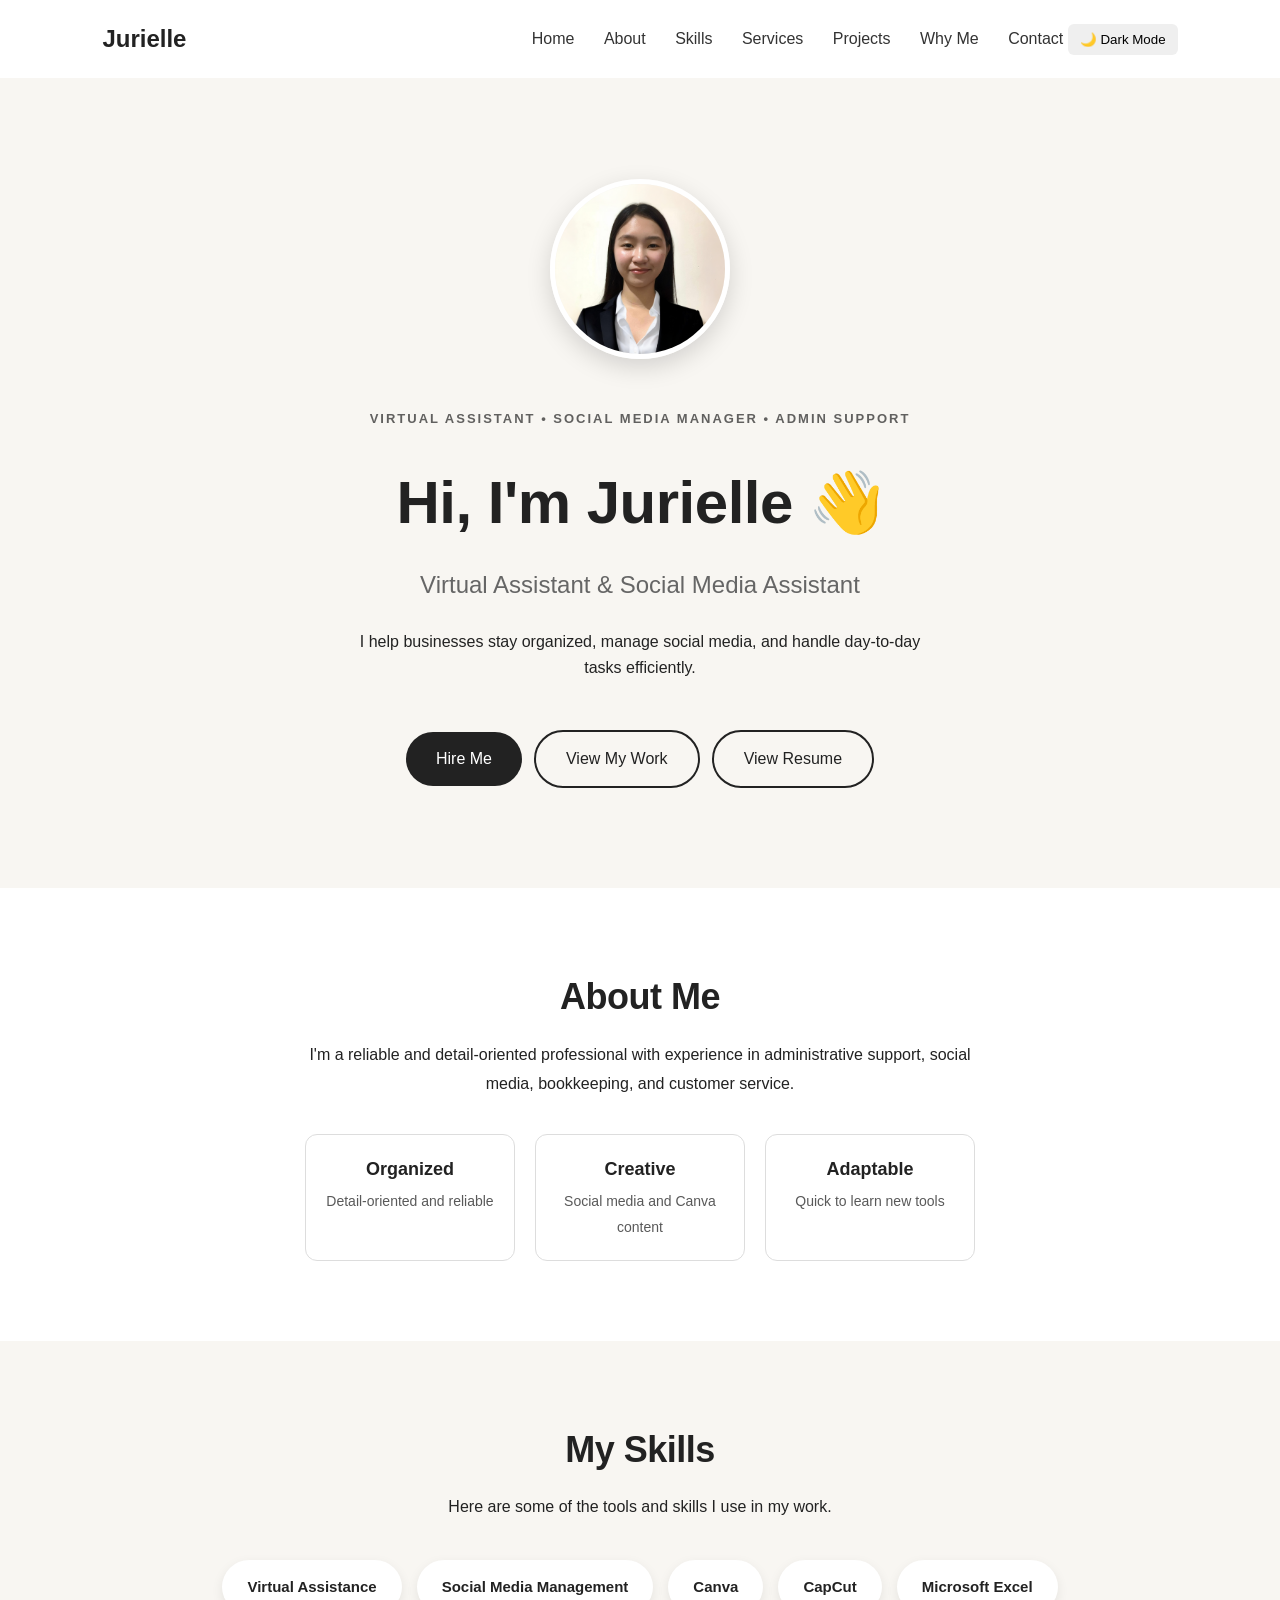
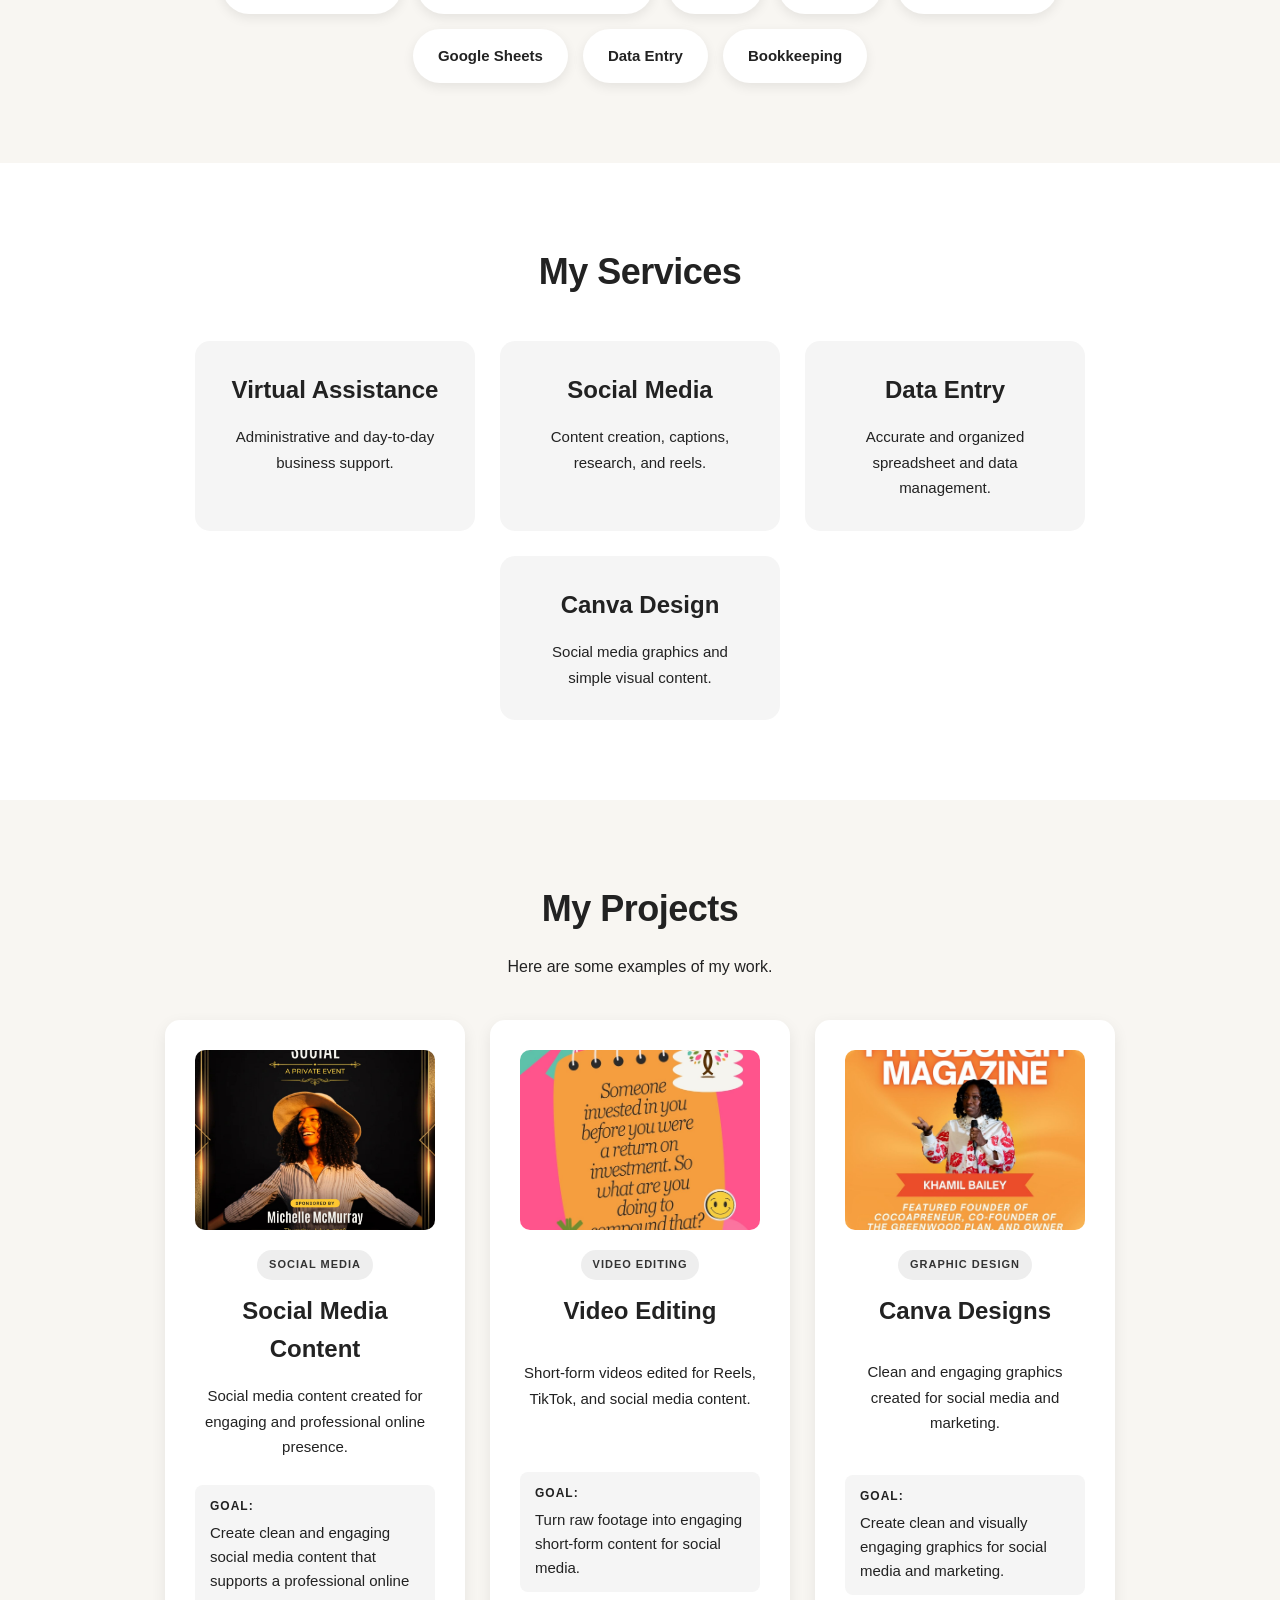
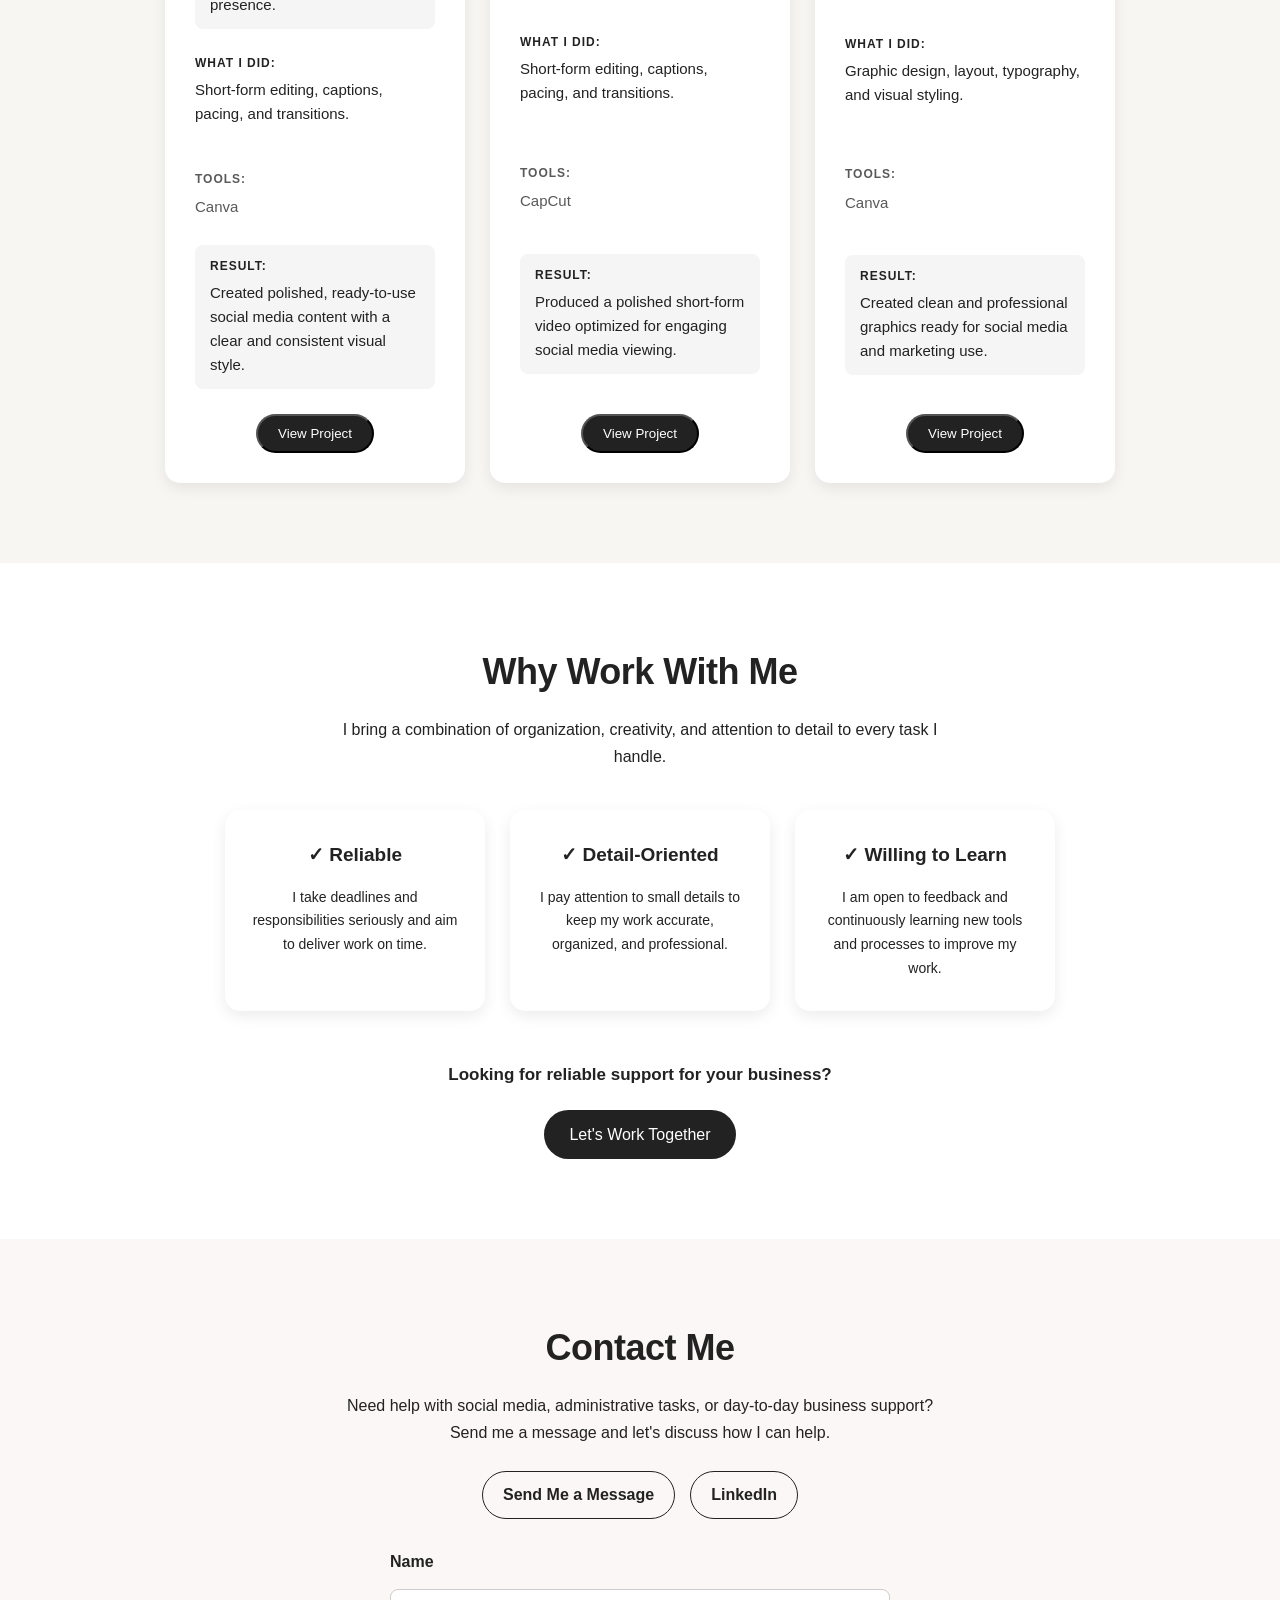
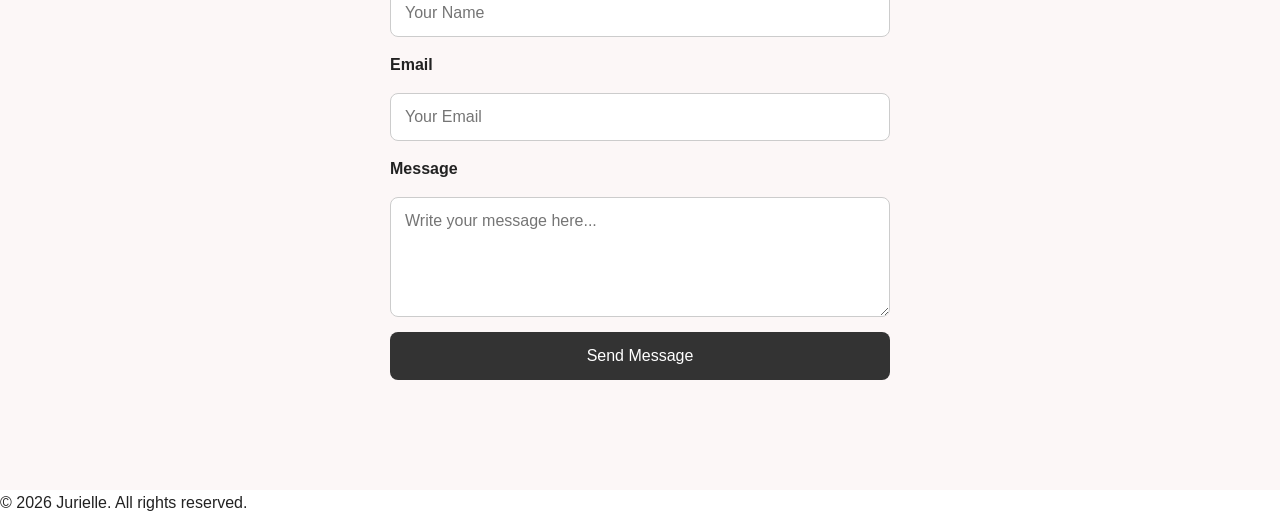
==== index.html @ b8128b1b "Add files via upload" ====
<!DOCTYPE html>
<html>

<head>
    <meta charset="UTF-8">
    <meta name="viewport" content="width=device-width, initial-scale=1.0">

    <title>Jurielle | Virtual Assistant</title>

    <link rel="stylesheet" href="style.css">
</head>
<body>

    <!-- Navigation -->
    <nav>
    <h2>Jurielle</h2>

    <button class="menu-button" id="menuButton">☰</button>

    <div class="nav-links" id="navLinks">
        <a href="#home">Home</a>
        <a href="#about">About</a>
        <a href="#skills">Skills</a>
        <a href="#services">Services</a>
        <a href="#projects">Projects</a>
        <a href="#why-me">Why Me</a>
        <a href="#contact">Contact</a>
        
        <button id="darkModeButton">🌙 Dark Mode</button>
    </div>
</nav>


    <!-- Home -->
    <section id="home">

    <div class="home-content">

        <img src="myphoto.jpg" alt="My Picture">

    <p class="hero-label">VIRTUAL ASSISTANT • SOCIAL MEDIA MANAGER • ADMIN SUPPORT</p>
        <h1>Hi, I'm Jurielle 👋</h1>

        <h2>Virtual Assistant & Social Media Assistant</h2>

        <p>
    I help businesses stay organized, manage social media,
    and handle day-to-day tasks efficiently.
</p>

        <div class="home-buttons">
    <a href="#contact" class="button" id="hireButton">Hire Me</a>
    <a href="#projects" class="button secondary-button">View My Work</a>
    <a href="Jurielle_Tacla_Resume.pdf"
   class="button secondary-button"
   target="_blank">
    View Resume
</a>

</div>

    </div>

</section>

    </section>


    <!-- About -->
    <section id="about">

        <h1>About Me</h1>

        <p>
            I'm a reliable and detail-oriented professional
            with experience in administrative support,
            social media, bookkeeping, and customer service.
        </p>
<div class="about-highlights">

    <div class="highlight">
        <strong>Organized</strong>
        <span>Detail-oriented and reliable</span>
    </div>

    <div class="highlight">
        <strong>Creative</strong>
        <span>Social media and Canva content</span>
    </div>

    <div class="highlight">
        <strong>Adaptable</strong>
        <span>Quick to learn new tools</span>
    </div>

</div>

    </section>
<!-- Skills -->
<section id="skills">

    <h1>My Skills</h1>

    <p class="skills-intro">
        Here are some of the tools and skills I use in my work.
    </p>

    <div class="skills-container">
        <div class="skill">Virtual Assistance</div>
        <div class="skill">Social Media Management</div>
        <div class="skill">Canva</div>
        <div class="skill">CapCut</div>
        <div class="skill">Microsoft Excel</div>
        <div class="skill">Google Sheets</div>
        <div class="skill">Data Entry</div>
        <div class="skill">Bookkeeping</div>
    </div>

</section>

    <!-- Services -->
    <section id="services">

        <h1>My Services</h1>

        <div class="services">

            <div class="card">
                <h2>Virtual Assistance</h2>
                <p>Administrative and day-to-day business support.</p>
            </div>

            <div class="card">
                <h2>Social Media</h2>
                <p>Content creation, captions, research, and reels.</p>
            </div>

            <div class="card">
                <h2>Data Entry</h2>
                <p>Accurate and organized spreadsheet and data management.</p>
            </div>
            <div class="card">
    <h2>Canva Design</h2>
    <p>
        Social media graphics and simple visual content.
    </p>
</div>

        </div>

    </section>

    <section id="projects">

    <h1>My Projects</h1>

    <p class="projects-intro">
        Here are some examples of my work.
    </p>

    <div class="projects-container">

        <div class="project-card">

    <img src="social-media.jpg"
         alt="Social Media Content Project">

         <span class="project-category">SOCIAL MEDIA</span>

    <h2>Social Media Content</h2>

    <p>
        Social media content created for engaging and
        professional online presence.
    </p>
    
    <p class="project-goal">
    <strong>Goal:</strong>
    Create clean and engaging social media content
    that supports a professional online presence.
</p>

<p class="project-work">
    <strong>What I Did:</strong>
    Short-form editing, captions, pacing, and transitions.
</p>
    <p class="project-tools">
    <strong>Tools:</strong> Canva
</p>

<p class="project-result">
    <strong>Result:</strong>
    Created polished, ready-to-use social media content
    with a clear and consistent visual style.
</p>

    <button
    class="project-button"
    onclick="openProject(
        'social-media.jpg',
        'Social Media Content',
        'A social media design created for engaging and professional online content.'
    )">
    View Project
</button>

</div>

        <div class="project-card">

    <img src="video-editing.jpg"
          alt="Video Editing Project">

          <span class="project-category">VIDEO EDITING</span>

            <h2>Video Editing</h2>
            <p>
                Short-form videos edited for Reels,
                TikTok, and social media content.
            </p>
        <p class="project-goal">
    <strong>Goal:</strong>
    Turn raw footage into engaging short-form content
    for social media.
</p>

    <p class="project-work">
    <strong>What I Did:</strong>
    Short-form editing, captions, pacing, and transitions.
</p>

    <p class="project-tools">
    <strong>Tools:</strong> CapCut
</p>

<p class="project-result">
    <strong>Result:</strong>
    Produced a polished short-form video optimized
    for engaging social media viewing.
</p>

    <button
    class="project-button"
    onclick="openVideoProject(
        'salesperson_editing.mp4',
        'Video Editing',
        'Short-form video edited for social media with captions, pacing, and transitions.'
    )">
    View Project
</button>

        </div>

        <div class="project-card">

    <img src="canva-design.jpg"
         alt="Canva Design Project">

    <span class="project-category">GRAPHIC DESIGN</span>

    <h2>Canva Designs</h2>

    <p>
        Clean and engaging graphics created
        for social media and marketing.
    </p>
    
    <p class="project-goal">
    <strong>Goal:</strong>
    Create clean and visually engaging graphics
    for social media and marketing.
</p>

    <p class="project-work">
        <strong>What I Did:</strong>
        Graphic design, layout, typography, and visual styling.
    </p>

    <p class="project-tools">
        <strong>Tools:</strong> Canva
    </p>

    <p class="project-result">
    <strong>Result:</strong>
    Created clean and professional graphics
    ready for social media and marketing use.
</p>

    <button
        class="project-button"
        onclick="openProject(
            'canva-design.jpg',
            'Canva Designs',
            'Clean and engaging graphics created for social media and marketing.'
        )">
        View Project
    </button>

</div>

    </div>
<div id="projectModal" class="project-modal" onclick="closeProject()">

    <div class="modal-content" onclick="event.stopPropagation()">

        <button class="close-modal" onclick="closeProject()">✕</button>

        <img id="modalImage" src="" alt="Project Preview">

        <video id="modalVideo" controls>
    <source id="modalVideoSource" src="" type="video/mp4">
    Your browser does not support the video tag.
</video>

        <h2 id="modalTitle"></h2>

        <p id="modalDescription"></p>

    </div>

</div>
</section>

<section id="why-me">

    <h1>Why Work With Me</h1>

    <p class="why-intro">
        I bring a combination of organization, creativity,
        and attention to detail to every task I handle.
    </p>

    <div class="why-container">

        <div class="why-card">
            <h2>✓ Reliable</h2>
            <p>
                I take deadlines and responsibilities seriously
                and aim to deliver work on time.
            </p>
        </div>

        <div class="why-card">
            <h2>✓ Detail-Oriented</h2>
            <p>
                I pay attention to small details to keep
                my work accurate, organized, and professional.
            </p>
        </div>

        <div class="why-card">
            <h2>✓ Willing to Learn</h2>
            <p>
                I am open to feedback and continuously learning
                new tools and processes to improve my work.
            </p>
        </div>

    </div>
            </div>

    </div>

    <div class="why-cta">
        <p>Looking for reliable support for your business?</p>

        <a href="#contact" class="button">
            Let's Work Together
        </a>
    </div>

</section>

</section>

    <!-- Contact -->
    
<section id="contact">
    <h1>Contact Me</h1>

    <p class="contact-intro">
    Need help with social media, administrative tasks,
    or day-to-day business support? Send me a message
    and let's discuss how I can help.
</p>

    <div class="contact-links">

    <a href="#contactForm">
    Send Me a Message
    </a>

    <a href="https://www.linkedin.com/in/jurielle-tacla"
   target="_blank"
   rel="noopener noreferrer">
    LinkedIn
</a>

</div>

    <form id="contactForm"
      action="https://formspree.io/f/xvkgdond"
      method="POST">
        <label for="name">Name</label>
        <input
            type="text"
            id="name"
            name="name"
            placeholder="Your Name"
            required
        >

        <label for="email">Email</label>
        <input
            type="email"
            id="email"
            name="email"
            placeholder="Your Email"
            required
        >

        <label for="message">Message</label>
        <textarea
            id="message"
            name="message"
            placeholder="Write your message here..."
            rows="5"
            require></textarea>

        <button type="submit">Send Message</button>

    </form>

    <p id="formStatus"></p>
</section>

<footer>
    <p>© <span id="year"></span> Jurielle. All rights reserved.</p>
</footer>

<script src="script.js"></script>

</body>
</html>
---- style.css ----
html {
    scroll-behavior: smooth;
}
* {
    box-sizing: border-box;
    margin: 0;
    padding: 0;
}

body {
    font-family: Arial, sans-serif;
    line-height: 1.6;
    color: #222;
}


/* NAVIGATION */

nav {
    display: flex;
    justify-content: space-between;
    align-items: center;

    padding: 20px 8%;

    background-color: white;

    position: sticky;
    top: 0;
}

nav h2 {
    font-size: 24px;
}

nav a {
    text-decoration: none;
    color: #333;
    margin-left: 25px;
    transition: 0.3s;
}
nav a:hover {
    color: #888;
}


/* HOME */


#home {
    
    min-height: 90vh;

    display: flex;
    align-items: center;
    justify-content: center;

    text-align: center;

    background-color: #f8f6f2;

    padding: 40px 20px;
}

#home h1 {
    font-size: 60px;
    margin-bottom: 15px;
}

#home h2 {
    font-weight: normal;
    color: #666;
}

#home p {
    max-width: 600px;
    margin: 25px auto;
    line-height: 1.6;
}


/* BUTTON */

.button {
    display: inline-block;
    background-color: #222;
    color: white;
    padding: 14px 30px;
    border-radius: 30px;
    text-decoration: none;
    transition: 0.3s;
}
.button:hover {
    background-color: #555;
    transform: translateY(-3px);
}


/* SECTIONS */

section {
    padding: 100px 8%;
    text-align: center;
}

section h1 {
    font-size: 40px;
    margin-bottom: 25px;
}

section p {
    max-width: 650px;
    margin: auto;
    line-height: 1.7;
}


/* SERVICES */

.services {
    display: flex;
    justify-content: center;
    gap: 25px;

    margin-top: 40px;

    flex-wrap: wrap;
}

.card {
    width: 280px;

    padding: 30px;

    border-radius: 15px;

    background-color: #f5f5f5;

    transition: 0.3s;

    .card:hover {
    transform: translateY(-8px);
    box-shadow: 0 10px 25px rgba(0, 0, 0, 0.1);
}
}

.card h2 {
    margin-bottom: 15px;
}

.card p {
    font-size: 15px;
}


/* CONTACT */

#contact {
    background-color: #fcf7f7;
}
img {
    width: 200px;
}
.home-content {
    display: flex;
    flex-direction: column;
    align-items: center;
}

.home-content img {
    width: 180px;
    height: 180px;
    object-fit: cover;
    border-radius: 50%;
    margin-bottom: 25px;

    border: 5px solid white;
    box-shadow: 0 8px 25px rgba(0, 0, 0, 0.15);
    transition: 0.3s;
}

.home-content img:hover {
    transform: scale(1.08);
}
.menu-button {
    display: none;
    font-size: 28px;
    background: none;
    border: none;
    cursor: pointer;
    padding: 5px;
}
@media (max-width: 768px) {

    .menu-button {
    display: block;
}

.nav-links {
    display: none;
    width: 100%;
    flex-direction: column;
    align-items: center;
    gap: 15px;
}

.nav-links.show {
    display: flex;
}

    nav {
        padding: 15px 20px;
        flex-direction: column;
        gap: 15px;
    }

    nav h2 {
        font-size: 22px;
    }


    nav a {
        margin: 0;
        font-size: 14px;
    }


    /* HOME */

    #home {
        min-height: auto;
        padding: 50px 20px;
    }

    .home-content {
    width: 100%;
    padding: 20px 0;
    }

    .home-content img {
        width: 140px;
        height: 140px;
        margin-bottom: 20px;
    }

    #home h1 {
        font-size: 38px;
        line-height: 1.1;
        margin-bottom: 15px;
    }

    #home h2 {
        font-size: 19px;
        line-height: 1.4;
    }

    #home p {
        font-size: 16px;
        line-height: 1.6;
        margin: 20px auto;
        max-width: 350px;
    }


    /* OTHER SECTIONS */

    section {
        padding: 60px 20px;
    }

    section h1 {
        font-size: 32px;
    }


    /* SERVICES */

    .services {
        flex-direction: column;
        align-items: center;
    }

    .card {
        width: 100%;
        max-width: 350px;
    }

}
body.dark-mode {
    background-color: #121212;
    color: white;
}

body.dark-mode section {
    background-color: #121212;
    color: white;
}

body.dark-mode .card {
    background-color: #222;
    color: white;
}

#darkModeButton {
    padding: 8px 12px;
    border: none;
    border-radius: 6px;
    cursor: pointer;
}
body.dark-mode #home {
    background-color: #121212;
    color: white;
}
body.dark-mode #home,
body.dark-mode #about,
body.dark-mode #services,
body.dark-mode #contact {
    background-color: #121212;
    color: white;
}
body.dark-mode #contact {
    background-color: #121212;
    color: white;
}

body.dark-mode #contact a {
    color: white;
}
#about,
#skills,
#services,
#projects,
#why-me,
#contact {
    scroll-margin-top: 100px;
}
#darkModeButton {
    position: relative;
    z-index: 10;
    cursor: pointer;
}

/* CONTACT FORM */

#contactForm {
    max-width: 500px;
    margin: 30px auto;
    display: flex;
    flex-direction: column;
    gap: 15px;
    text-align: left;
}

#contactForm label {
    font-weight: bold;
}

#contactForm input,
#contactForm textarea {
    width: 100%;
    padding: 14px;
    border: 1px solid #ccc;
    border-radius: 8px;
    font-family: Arial, sans-serif;
    font-size: 16px;
}

#contactForm button {
    padding: 15px;
    border: none;
    border-radius: 8px;
    background-color: #333;
    color: white;
    font-size: 16px;
    cursor: pointer;
    transition: 0.3s;
}

#contactForm button:hover {
    background-color: #666;
}

#formStatus {
    margin-top: 15px;
    text-align: center;
}

/* DARK MODE FORM */

body.dark-mode #contactForm input,
body.dark-mode #contactForm textarea {
    background-color: #222;
    color: white;
    border-color: #555;
}
/* PROJECTS */

#projects {
    background-color: #f8f6f2;
}

.projects-intro {
    margin-bottom: 40px;
}

.projects-container {
    display: flex;
    justify-content: center;
    gap: 25px;
    flex-wrap: wrap;
}

.project-card {
    width: 300px;
    padding: 30px;
    background-color: white;
    border-radius: 15px;
    box-shadow: 0 5px 15px rgba(0, 0, 0, 0.08);
    transition: 0.3s;

     display: flex;
    flex-direction: column;
    align-items: center;
}

.project-card:hover {
    transform: translateY(-8px);
}

.project-card h2 {
    margin-bottom: 15px;
}

.project-card p {
    font-size: 15px;
    margin-bottom: 25px;
}
body.dark-mode #projects {
    background-color: #121212;
}

body.dark-mode .project-card {
    background-color: #222;
    color: white;
}
.project-card img {
    width: 100%;
    height: 180px;
    object-fit: cover;
    border-radius: 10px;
    margin-bottom: 20px;
}
.project-button {
    display: inline-block;
    margin-top: auto;
    padding: 10px 20px;
    background-color: #222;
    color: white;
    text-decoration: none;
    border-radius: 20px;
    transition: 0.3s;
}

.project-button:hover {
    background-color: #555;
    transform: translateY(-2px);
}
body.dark-mode .project-button {
    background-color: white;
    color: #222;
}
/* PROJECT MODAL */

.project-modal {
    display: none;
    position: fixed;
    z-index: 9999;

    left: 0;
    top: 0;

    width: 100%;
    height: 100%;

    background-color: rgba(0, 0, 0, 0.8);

    justify-content: center;
    align-items: center;

    padding: 20px;
}

.project-modal.show {
    display: flex;
}

.modal-content {
    position: relative;

    width: 100%;
    max-width: 700px;

    background-color: white;
    color: #222;

    padding: 30px;
    border-radius: 15px;

    text-align: center;
}

#modalImage {
    width: 100%;
    max-height: 450px;
    object-fit: contain;

    border-radius: 10px;
    margin-bottom: 20px;
}

.modal-content h2 {
    margin-bottom: 15px;
}

.close-modal {
    position: absolute;

    top: 10px;
    right: 15px;

    border: none;
    background: white;

    font-size: 25px;
    cursor: pointer;
}
body.modal-open {
    overflow: hidden;
    height: 100vh;
}
/* SKILLS SECTION */

#skills {
    background-color: #f8f6f2;
    text-align: center;
}

.skills-intro {
    margin-bottom: 40px;
    font-size: 16px;
}

.skills-container {
    display: flex;
    justify-content: center;
    flex-wrap: wrap;
    gap: 15px;
    max-width: 900px;
    margin: 0 auto;
}

.skill {
    background-color: white;
    padding: 15px 25px;
    border-radius: 30px;
    font-size: 15px;
    font-weight: bold;
    box-shadow: 0 4px 12px rgba(0, 0, 0, 0.08);
    transition: 0.3s;
}

.skill:hover {
    transform: translateY(-5px);
    background-color: #222;
    color: white;
}
/* SKILLS DARK MODE */

body.dark-mode #skills {
    background-color: #121212;
    color: white;
}

body.dark-mode .skill {
    background-color: #222;
    color: white;
}

body.dark-mode .skill:hover {
    background-color: white;
    color: #222;
}
/* SKILLS MOBILE RESPONSIVE */

@media (max-width: 768px) {

    #skills {
        padding: 60px 20px;
    }

    .skills-intro {
        font-size: 14px;
        margin-bottom: 30px;
    }

    .skills-container {
        gap: 12px;
    }

    .skill {
        padding: 12px 18px;
        font-size: 13px;
        text-align: center;
    }

}
/* DAY 10 - PROFESSIONAL POLISH */

section h1 {
    font-size: 36px;
    margin-bottom: 15px;
    letter-spacing: -0.5px;
}

section > p {
    max-width: 650px;
    margin-left: auto;
    margin-right: auto;
}

#about p {
    max-width: 700px;
    line-height: 1.8;
}
#about,
#skills,
#services,
#projects,
#contact {
    padding-top: 80px;
    padding-bottom: 80px;
}
/* SECONDARY HOME BUTTON */

.secondary-button {
    background-color: transparent;
    color: #222;
    border: 2px solid #222;
    margin-left: 10px;
}

.secondary-button:hover {
    background-color: #222;
    color: white;
}

body.dark-mode .secondary-button {
    color: white;
    border-color: white;
}

body.dark-mode .secondary-button:hover {
    background-color: white;
    color: #222;
}
/* HOME BUTTONS */

.home-content .button {
    display: inline-block;
    margin-top: 10px;
}

.secondary-button {
    margin-left: 0px;
}
.home-buttons {
    display: flex;
    justify-content: center;
    align-items: center;
    gap: 12px;
    margin-top: 25px;
}

.home-buttons .button {
    margin: 0;
}
.hero-label {
    font-size: 13px;
    font-weight: bold;
    letter-spacing: 2px;
    margin-bottom: 15px;
    opacity: 0.7;
}
/* ABOUT HIGHLIGHTS */

.about-highlights {
    display: flex;
    justify-content: center;
    gap: 20px;
    flex-wrap: wrap;
    margin-top: 35px;
}

.highlight {
    width: 210px;
    padding: 20px;
    border: 1px solid #ddd;
    border-radius: 12px;
    text-align: center;
}

.highlight strong {
    display: block;
    font-size: 18px;
    margin-bottom: 5px;
}

.highlight span {
    font-size: 14px;
    opacity: 0.75;
}

body.dark-mode .highlight {
    border-color: #444;
}
/* PROJECT CATEGORY */

.project-category {
    display: inline-block;
    padding: 6px 12px;
    background-color: #eeeeee;
    color: #333;
    border-radius: 20px;
    font-size: 11px;
    font-weight: bold;
    letter-spacing: 1px;
    margin-bottom: 12px;
}

body.dark-mode .project-category {
    background-color: #444;
    color: white;
}
/* CONTACT LINKS */

.contact-links {
    display: flex;
    justify-content: center;
    gap: 15px;
    flex-wrap: wrap;
    margin: 25px 0;
}

.contact-links a {
    padding: 10px 20px;
    border: 1px solid #222;
    border-radius: 25px;
    color: #222;
    text-decoration: none;
    font-weight: bold;
    transition: 0.3s;
}

.contact-links a:hover {
    background-color: #222;
    color: white;
}

body.dark-mode .contact-links a {
    border-color: white;
    color: white;
}

body.dark-mode .contact-links a:hover {
    background-color: white;
    color: #222;
}
/* HOME BUTTONS - MOBILE */

@media (max-width: 768px) {

    .home-buttons {
        flex-direction: column;
        align-items: center;
        gap: 12px;
        width: 100%;
    }

    .home-buttons .button {
        width: 200px;
        max-width: 90%;
        text-align: center;
        margin: 0;
        box-sizing: border-box;
    }

}
@media (max-width: 768px) {

    .home-content p {
        width: 90%;
        max-width: 320px;
        margin-left: auto;
        margin-right: auto;
    }

}
/* MOBILE SECTION SPACING */

@media (max-width: 768px) {

    #about,
    #skills,
    #services,
    #projects,
    #why-me,
    #contact {
        padding-left: 25px;
        padding-right: 25px;
        box-sizing: border-box;
    }

}
/* PROJECT TOOLS */

.project-tools {
    font-size: 13px;
    margin-bottom: 18px;
    opacity: 0.75;
}
/* PROJECT WORK DETAILS */

.project-work {
    font-size: 13px;
    line-height: 1.6;
    margin-bottom: 10px;
}

.project-work strong {
    display: block;
    margin-bottom: 3px;
}
/* PROJECT VIDEO */

#modalVideo {
    display: none;
    width: 100%;
    max-height: 450px;
    border-radius: 10px;
    margin-bottom: 20px;
}
@media (max-width: 768px) {

    #modalVideo {
        width: 100%;
        max-height: 70vh;
        object-fit: contain;
    }

    .modal-content {
        max-height: 90vh;
        overflow-y: auto;
    }

}
/* DAY 13 - PROJECT CASE STUDY DETAILS */

.project-goal,
.project-work,
.project-tools {
    width: 100%;
    text-align: left;
    box-sizing: border-box;
}

.project-goal {
    padding: 12px 15px;
    background-color: #f5f5f5;
    border-radius: 8px;
    font-size: 13px;
    line-height: 1.6;
    margin-bottom: 12px;
}

.project-goal strong,
.project-work strong,
.project-tools strong {
    font-weight: 700;
}

body.dark-mode .project-goal {
    background-color: #333;
    color: white;
}
/* MAKE PROJECT CARDS EVEN */

.project-card {
    display: flex;
    flex-direction: column;
}

.project-card > p:first-of-type {
    min-height: 72px;
}

.project-goal {
    min-height: 105px;
}

.project-work {
    min-height: 90px;
}

.project-tools {
    min-height: 40px;
}

.project-button {
    margin-top: auto;
}
/* PROJECT RESULT */

.project-result {
    width: 100%;
    min-height: 95px;
    box-sizing: border-box;

    padding: 12px 15px;
    margin-bottom: 18px;

    background-color: #f5f5f5;
    border-radius: 8px;

    font-size: 13px;
    line-height: 1.6;
    text-align: left;
}

.project-result strong {
    display: block;
    margin-bottom: 3px;
}

body.dark-mode .project-result {
    background-color: #333;
    color: white;
}
.project-goal strong,
.project-work strong,
.project-tools strong,
.project-result strong {
    display: block;
    margin-bottom: 5px;
    font-size: 12px;
    text-transform: uppercase;
    letter-spacing: 1px;
}
/* DAY 14 - WHY WORK WITH ME */

#why-me {
    text-align: center;
    padding: 80px 20px;
}

.why-intro {
    max-width: 650px;
    margin: 0 auto 40px;
    line-height: 1.7;
}

.why-container {
    display: flex;
    justify-content: center;
    gap: 25px;
    flex-wrap: wrap;
}

.why-card {
    width: 260px;
    padding: 30px 25px;
    background-color: white;
    border-radius: 15px;
    box-shadow: 0 5px 15px rgba(0, 0, 0, 0.08);
    transition: 0.3s;
}

.why-card:hover {
    transform: translateY(-7px);
}

.why-card h2 {
    font-size: 19px;
    margin-bottom: 15px;
}

.why-card p {
    font-size: 14px;
    line-height: 1.7;
    margin: 0;
}

/* DARK MODE */

body.dark-mode .why-card {
    background-color: #222;
    color: white;
}
/* WHY ME CTA */

.why-cta {
    margin-top: 50px;
    text-align: center;
}

.why-cta p {
    font-size: 17px;
    font-weight: 600;
    margin-bottom: 20px;
}

.why-cta .button {
    display: inline-block;
    margin: 0;
    padding: 12px 25px;
}

body.dark-mode .why-cta {
    color: white;
}
/* CONTACT INTRO */

.contact-intro {
    max-width: 600px;
    margin: 0 auto 25px;
    line-height: 1.7;
    font-size: 16px;
}
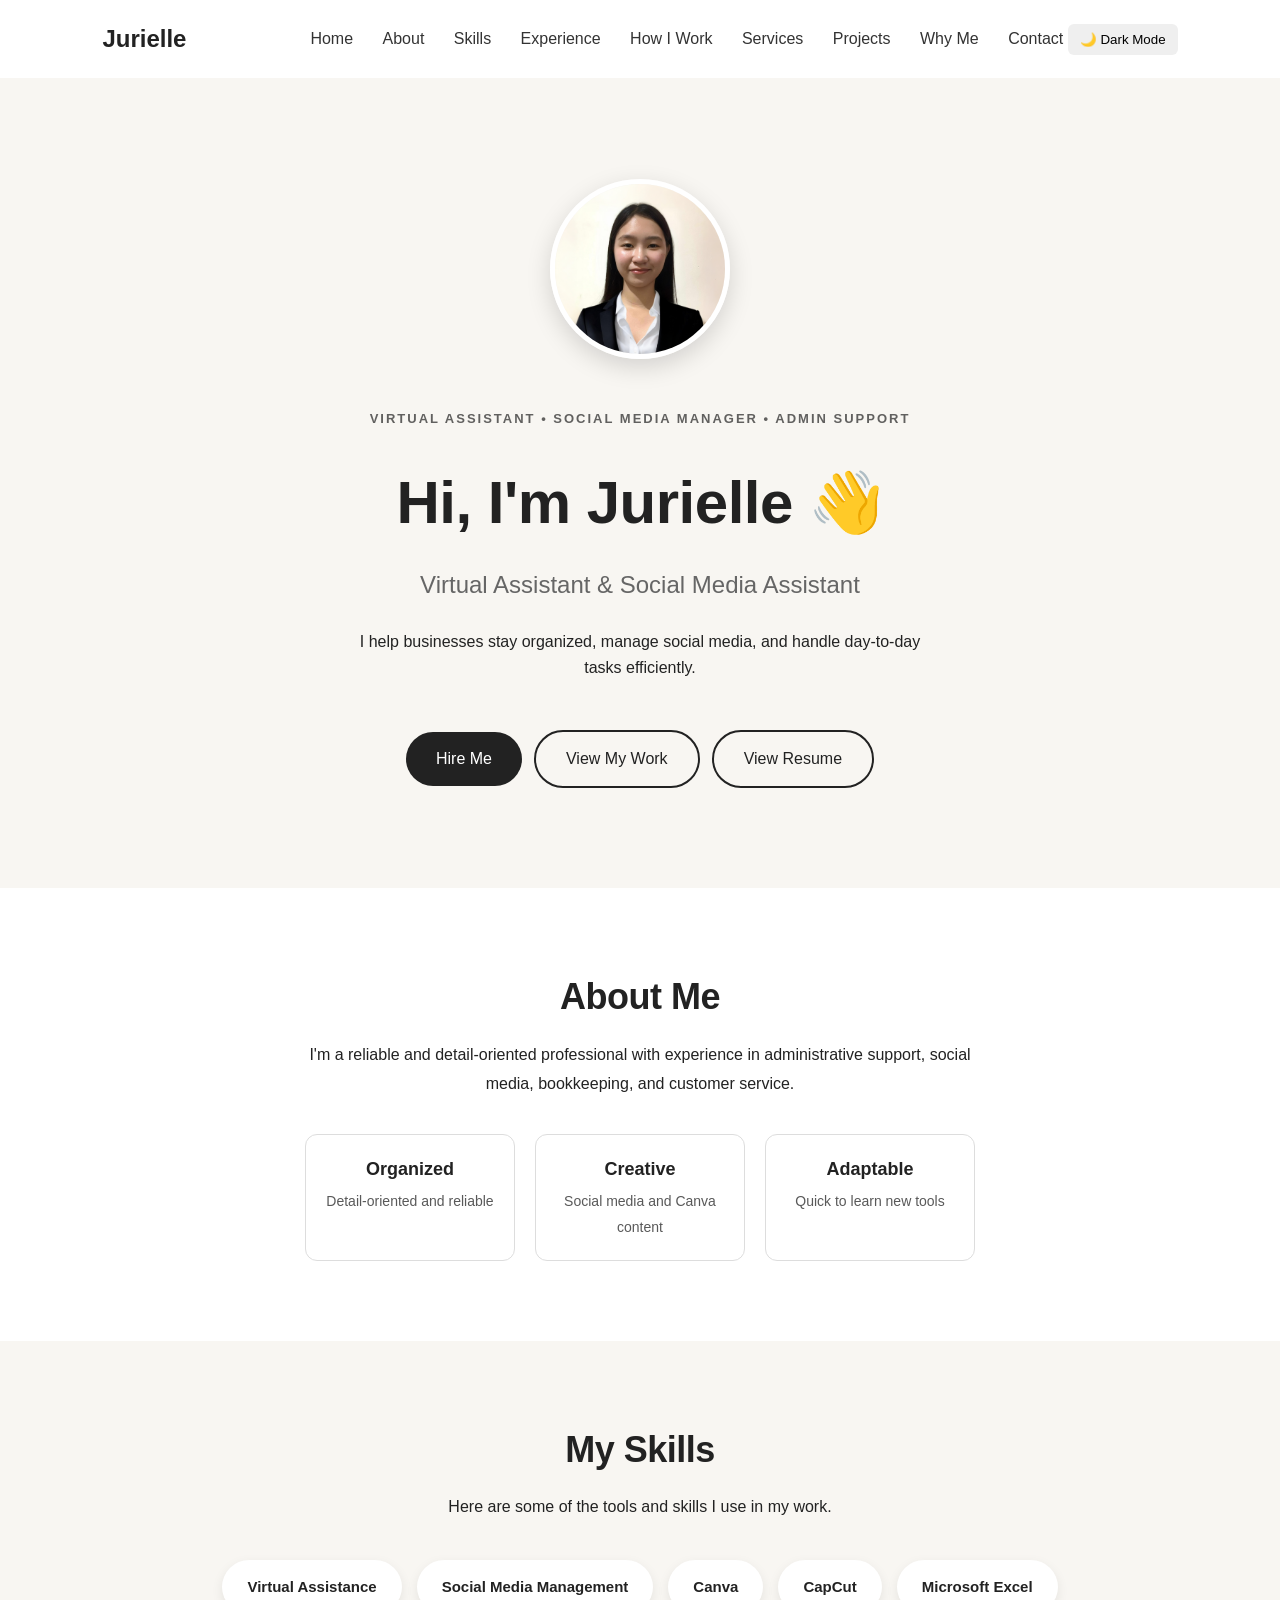
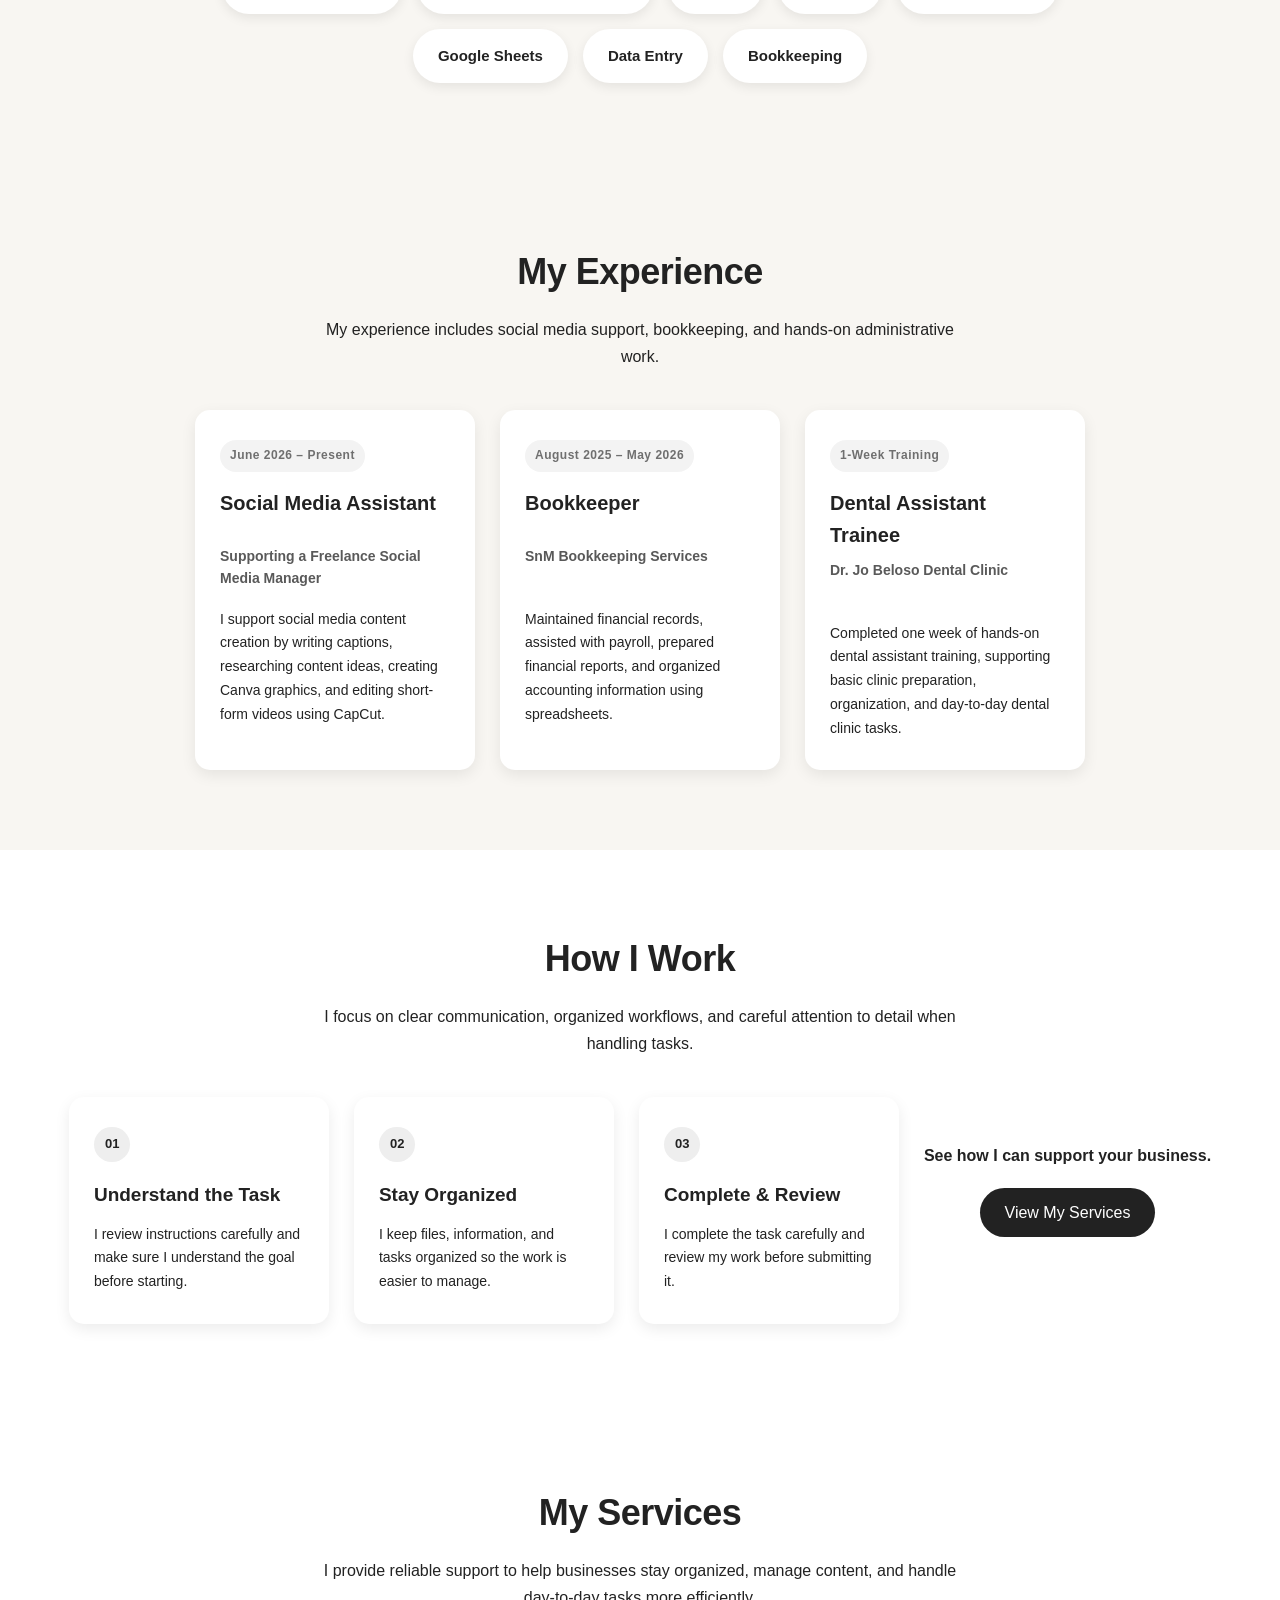
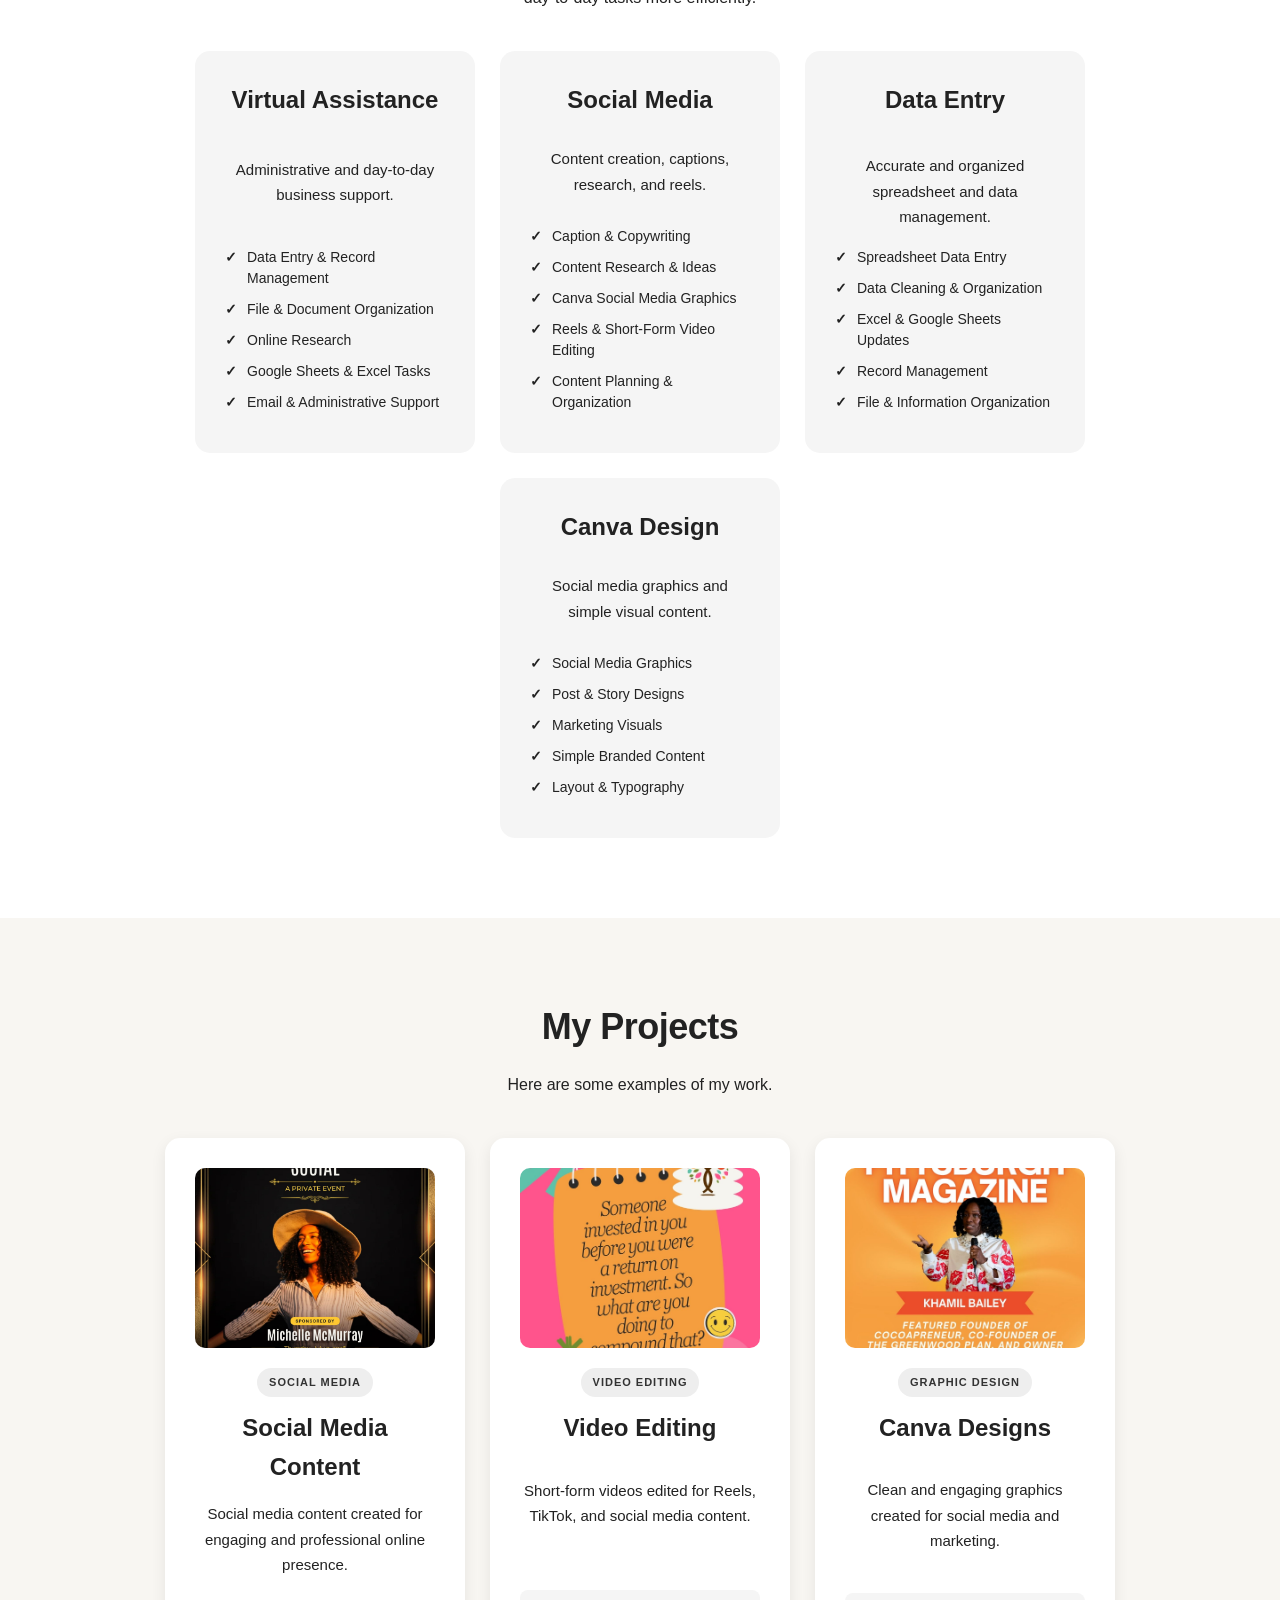
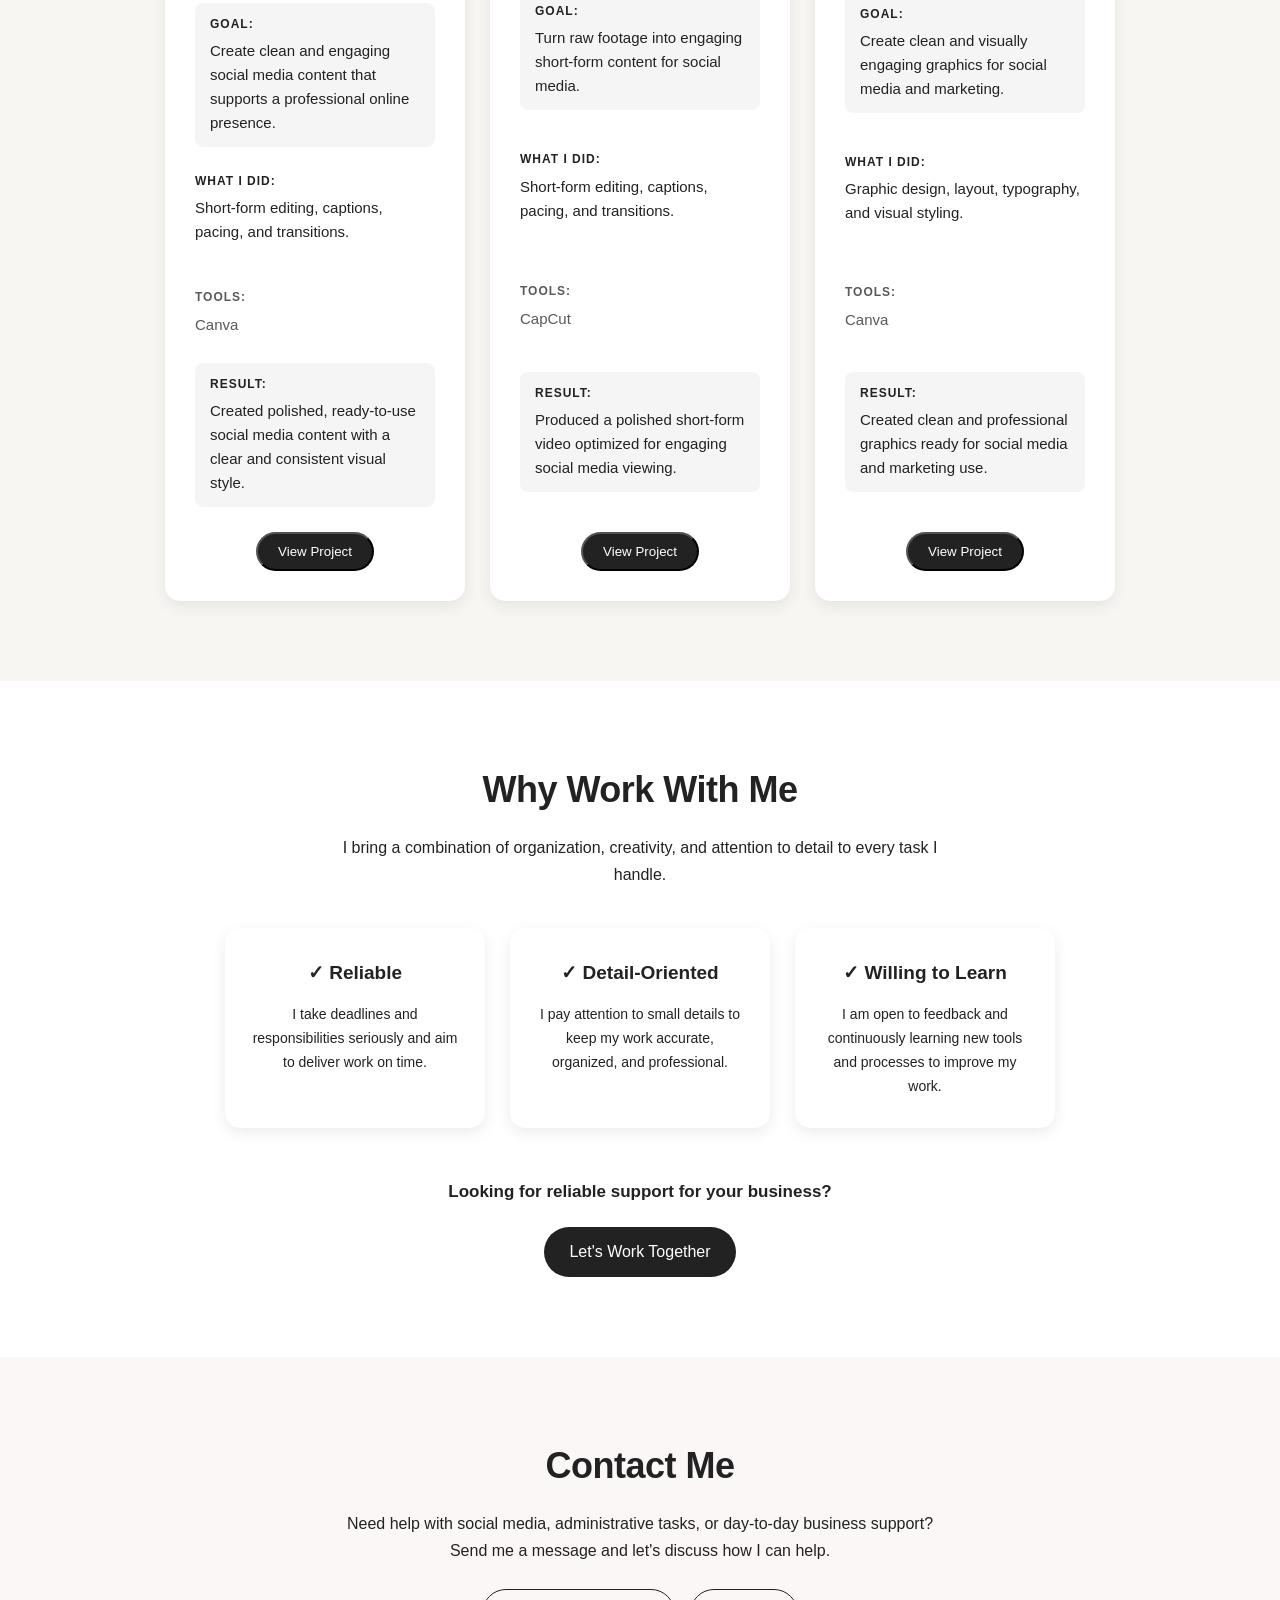
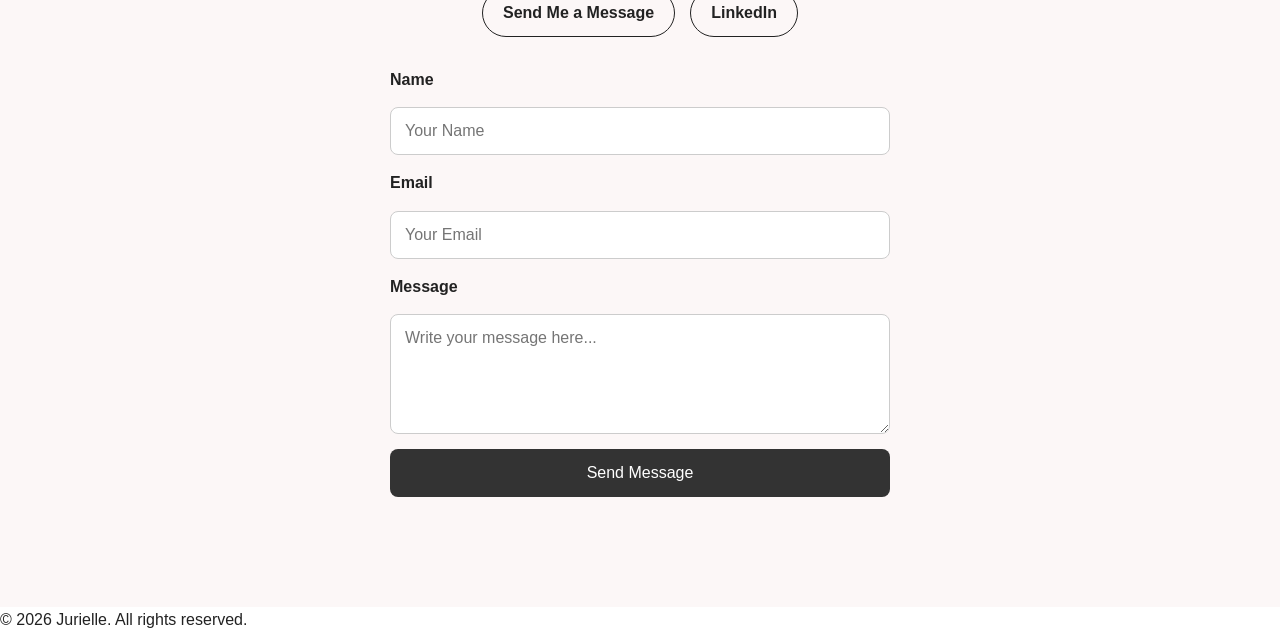
==== commit 8afe76ce: "Add files via upload" ====
--- a/index.html
+++ b/index.html
@@ -21,6 +21,8 @@
         <a href="#home">Home</a>
         <a href="#about">About</a>
         <a href="#skills">Skills</a>
+        <a href="#experience">Experience</a>
+        <a href="#work-approach">How I Work</a>
         <a href="#services">Services</a>
         <a href="#projects">Projects</a>
         <a href="#why-me">Why Me</a>
@@ -118,32 +120,178 @@
 
 </section>
 
+<section id="experience">
+
+    <h1>My Experience</h1>
+
+    <p class="experience-intro">
+        My experience includes social media support,
+        bookkeeping, and hands-on administrative work.
+    </p>
+
+    <div class="experience-container">
+
+    <div class="experience-card">
+
+        <span class="experience-date">June 2026 – Present</span>
+
+        <h2>Social Media Assistant</h2>
+
+        <h3>Supporting a Freelance Social Media Manager</h3>
+
+        <p>
+            I support social media content creation by writing captions,
+            researching content ideas, creating Canva graphics,
+            and editing short-form videos using CapCut.
+        </p>
+
+    </div>
+
+    <div class="experience-card">
+
+    <span class="experience-date">August 2025 – May 2026</span>
+
+    <h2>Bookkeeper</h2>
+
+    <h3>SnM Bookkeeping Services</h3>
+
+    <p>
+        Maintained financial records, assisted with payroll,
+        prepared financial reports, and organized accounting
+        information using spreadsheets.
+    </p>
+
+</div>
+
+<div class="experience-card">
+
+    <span class="experience-date">1-Week Training</span>
+
+    <h2>Dental Assistant Trainee</h2>
+
+    <h3>Dr. Jo Beloso Dental Clinic</h3>
+
+    <p>
+        Completed one week of hands-on dental assistant training,
+        supporting basic clinic preparation, organization,
+        and day-to-day dental clinic tasks.
+    </p>
+
+</div>
+</div>
+
+</section>
+
+<section id="work-approach">
+
+    <h1>How I Work</h1>
+
+    <p class="work-intro">
+        I focus on clear communication, organized workflows,
+        and careful attention to detail when handling tasks.
+    </p>
+
+    <div class="work-container">
+
+        <div class="work-card">
+            <span class="work-number">01</span>
+            <h2>Understand the Task</h2>
+            <p>
+                I review instructions carefully and make sure
+                I understand the goal before starting.
+            </p>
+        </div>
+
+        <div class="work-card">
+            <span class="work-number">02</span>
+            <h2>Stay Organized</h2>
+            <p>
+                I keep files, information, and tasks organized
+                so the work is easier to manage.
+            </p>
+        </div>
+
+        <div class="work-card">
+            <span class="work-number">03</span>
+            <h2>Complete & Review</h2>
+            <p>
+                I complete the task carefully and review my work
+                before submitting it.
+            </p>
+        </div>
+<div class="work-cta">
+    <p>See how I can support your business.</p>
+    <a href="#services" class="button">View My Services</a>
+</div>
+    </div>
+
+</section>
+
     <!-- Services -->
     <section id="services">
 
         <h1>My Services</h1>
 
+        <p class="services-intro">
+    I provide reliable support to help businesses stay organized,
+    manage content, and handle day-to-day tasks more efficiently.
+</p>
+
         <div class="services">
 
             <div class="card">
-                <h2>Virtual Assistance</h2>
-                <p>Administrative and day-to-day business support.</p>
-            </div>
+
+    <h2>Virtual Assistance</h2>
+
+    <p>Administrative and day-to-day business support.</p>
+
+    <ul class="service-list">
+        <li>Data Entry & Record Management</li>
+        <li>File & Document Organization</li>
+        <li>Online Research</li>
+        <li>Google Sheets & Excel Tasks</li>
+        <li>Email & Administrative Support</li>
+    </ul>
+
+</div>
 
             <div class="card">
                 <h2>Social Media</h2>
                 <p>Content creation, captions, research, and reels.</p>
+
+                <ul class="service-list">
+    <li>Caption & Copywriting</li>
+    <li>Content Research & Ideas</li>
+    <li>Canva Social Media Graphics</li>
+    <li>Reels & Short-Form Video Editing</li>
+    <li>Content Planning & Organization</li>
+</ul>
+
             </div>
 
             <div class="card">
                 <h2>Data Entry</h2>
                 <p>Accurate and organized spreadsheet and data management.</p>
+            <ul class="service-list">
+    <li>Spreadsheet Data Entry</li>
+    <li>Data Cleaning & Organization</li>
+    <li>Excel & Google Sheets Updates</li>
+    <li>Record Management</li>
+    <li>File & Information Organization</li>
+</ul>
             </div>
+
             <div class="card">
     <h2>Canva Design</h2>
     <p>
-        Social media graphics and simple visual content.
-    </p>
+        Social media graphics and simple visual content.</p>
+        <ul class="service-list">
+    <li>Social Media Graphics</li>
+    <li>Post & Story Designs</li>
+    <li>Marketing Visuals</li>
+    <li>Simple Branded Content</li>
+    <li>Layout & Typography</li>
+</ul>
 </div>
 
         </div>
--- a/style.css
+++ b/style.css
@@ -328,6 +328,8 @@
 }
 #about,
 #skills,
+#experience,
+#work-approach,
 #services,
 #projects,
 #why-me,
@@ -811,6 +813,8 @@
 
     #about,
     #skills,
+    #experience,
+    #work-approach,
     #services,
     #projects,
     #why-me,
@@ -1034,4 +1038,291 @@
     margin: 0 auto 25px;
     line-height: 1.7;
     font-size: 16px;
+}
+/* DAY 15 - EXPERIENCE SECTION */
+
+#experience {
+    text-align: center;
+    padding: 80px 20px;
+    background-color: #f8f6f2;
+}
+
+.experience-intro {
+    max-width: 650px;
+    margin: 0 auto 40px;
+    line-height: 1.7;
+}
+
+.experience-container {
+    display: flex;
+    justify-content: center;
+    align-items: stretch;
+    gap: 25px;
+    flex-wrap: wrap;
+}
+
+.experience-card {
+    width: 280px;
+    padding: 30px 25px;
+    background-color: white;
+    border-radius: 15px;
+    box-shadow: 0 5px 15px rgba(0, 0, 0, 0.08);
+    text-align: left;
+    transition: 0.3s;
+}
+
+.experience-card:hover {
+    transform: translateY(-7px);
+}
+
+.experience-date {
+    display: inline-block;
+    margin-bottom: 15px;
+    font-size: 12px;
+    font-weight: bold;
+    letter-spacing: 0.5px;
+    opacity: 0.7;
+}
+
+.experience-card h2 {
+    font-size: 20px;
+    margin-bottom: 8px;
+}
+
+.experience-card h3 {
+    font-size: 14px;
+    margin-bottom: 18px;
+    font-weight: 600;
+    opacity: 0.75;
+}
+
+.experience-card p {
+    font-size: 14px;
+    line-height: 1.7;
+    margin: 0;
+}
+
+/* EXPERIENCE DARK MODE */
+
+body.dark-mode #experience {
+    background-color: #121212;
+    color: white;
+}
+
+body.dark-mode .experience-card {
+    background-color: #222;
+    color: white;
+}
+.experience-date {
+    padding: 6px 10px;
+    background-color: #eeeeee;
+    border-radius: 20px;
+    color: #333;
+}
+
+body.dark-mode .experience-date {
+    background-color: #444;
+    color: white;
+}
+.experience-card h2 {
+    min-height: 50px;
+}
+
+.experience-card h3 {
+    min-height: 45px;
+}
+
+.experience-card p {
+    margin-top: 0;
+}
+/* DAY 16 - SERVICE LISTS */
+
+.service-list {
+    list-style: none;
+    padding: 0;
+    margin: 20px 0 0;
+    text-align: left;
+}
+
+.service-list li {
+    position: relative;
+    padding-left: 22px;
+    margin-bottom: 10px;
+    font-size: 14px;
+    line-height: 1.5;
+}
+
+.service-list li::before {
+    content: "✓";
+    position: absolute;
+    left: 0;
+    font-weight: bold;
+}
+
+.services .card {
+    text-align: left;
+}
+
+.services .card h2 {
+    text-align: center;
+}
+
+.services .card > p {
+    text-align: center;
+}
+/* DAY 16 - EVEN SERVICE CARDS */
+
+.services {
+    align-items: stretch;
+}
+
+.services .card {
+    display: flex;
+    flex-direction: column;
+}
+
+.services .card h2 {
+    min-height: 50px;
+}
+
+.services .card > p {
+    min-height: 70px;
+}
+
+.services .service-list {
+    margin-top: 10px;
+}
+/* DAY 16 - SERVICES MOBILE */
+
+@media (max-width: 768px) {
+
+    .services {
+        flex-direction: column;
+        align-items: center;
+        gap: 20px;
+    }
+
+    .services .card {
+        width: 100%;
+        max-width: 350px;
+        box-sizing: border-box;
+    }
+
+    .services .card h2 {
+        min-height: auto;
+    }
+
+    .services .card > p {
+        min-height: auto;
+    }
+
+    .service-list {
+        width: 100%;
+    }
+}
+/* DAY 17 - HOW I WORK */
+
+#work-approach {
+    text-align: center;
+    padding: 80px 20px;
+}
+
+.work-intro {
+    max-width: 650px;
+    margin: 0 auto 40px;
+    line-height: 1.7;
+}
+
+.work-container {
+    display: flex;
+    justify-content: center;
+    align-items: stretch;
+    gap: 25px;
+    flex-wrap: wrap;
+}
+
+.work-card {
+    width: 260px;
+    padding: 30px 25px;
+    background-color: white;
+    border-radius: 15px;
+    box-shadow: 0 5px 15px rgba(0, 0, 0, 0.08);
+    text-align: left;
+    transition: 0.3s;
+}
+
+.work-card:hover {
+    transform: translateY(-7px);
+}
+
+.work-number {
+    display: inline-block;
+    font-size: 13px;
+    font-weight: bold;
+    margin-bottom: 18px;
+    padding: 7px 11px;
+    background-color: #eeeeee;
+    border-radius: 20px;
+}
+
+.work-card h2 {
+    font-size: 19px;
+    margin-bottom: 12px;
+}
+
+.work-card p {
+    font-size: 14px;
+    line-height: 1.7;
+    margin: 0;
+}
+
+/* DARK MODE */
+
+body.dark-mode .work-card {
+    background-color: #222;
+    color: white;
+}
+
+body.dark-mode .work-number {
+    background-color: #444;
+    color: white;
+}
+/* DAY 17 - HOW I WORK MOBILE */
+
+@media (max-width: 768px) {
+
+    #work-approach {
+        padding: 60px 25px;
+        box-sizing: border-box;
+    }
+
+    .work-container {
+        flex-direction: column;
+        align-items: center;
+        gap: 20px;
+    }
+
+    .work-card {
+        width: 100%;
+        max-width: 350px;
+        box-sizing: border-box;
+    }
+}
+/* DAY 17 - HOW I WORK CTA */
+
+.work-cta {
+    margin-top: 45px;
+    text-align: center;
+}
+
+.work-cta p {
+    font-size: 16px;
+    font-weight: 600;
+    margin-bottom: 18px;
+}
+
+.work-cta .button {
+    display: inline-block;
+    margin: 0;
+    padding: 12px 25px;
 }
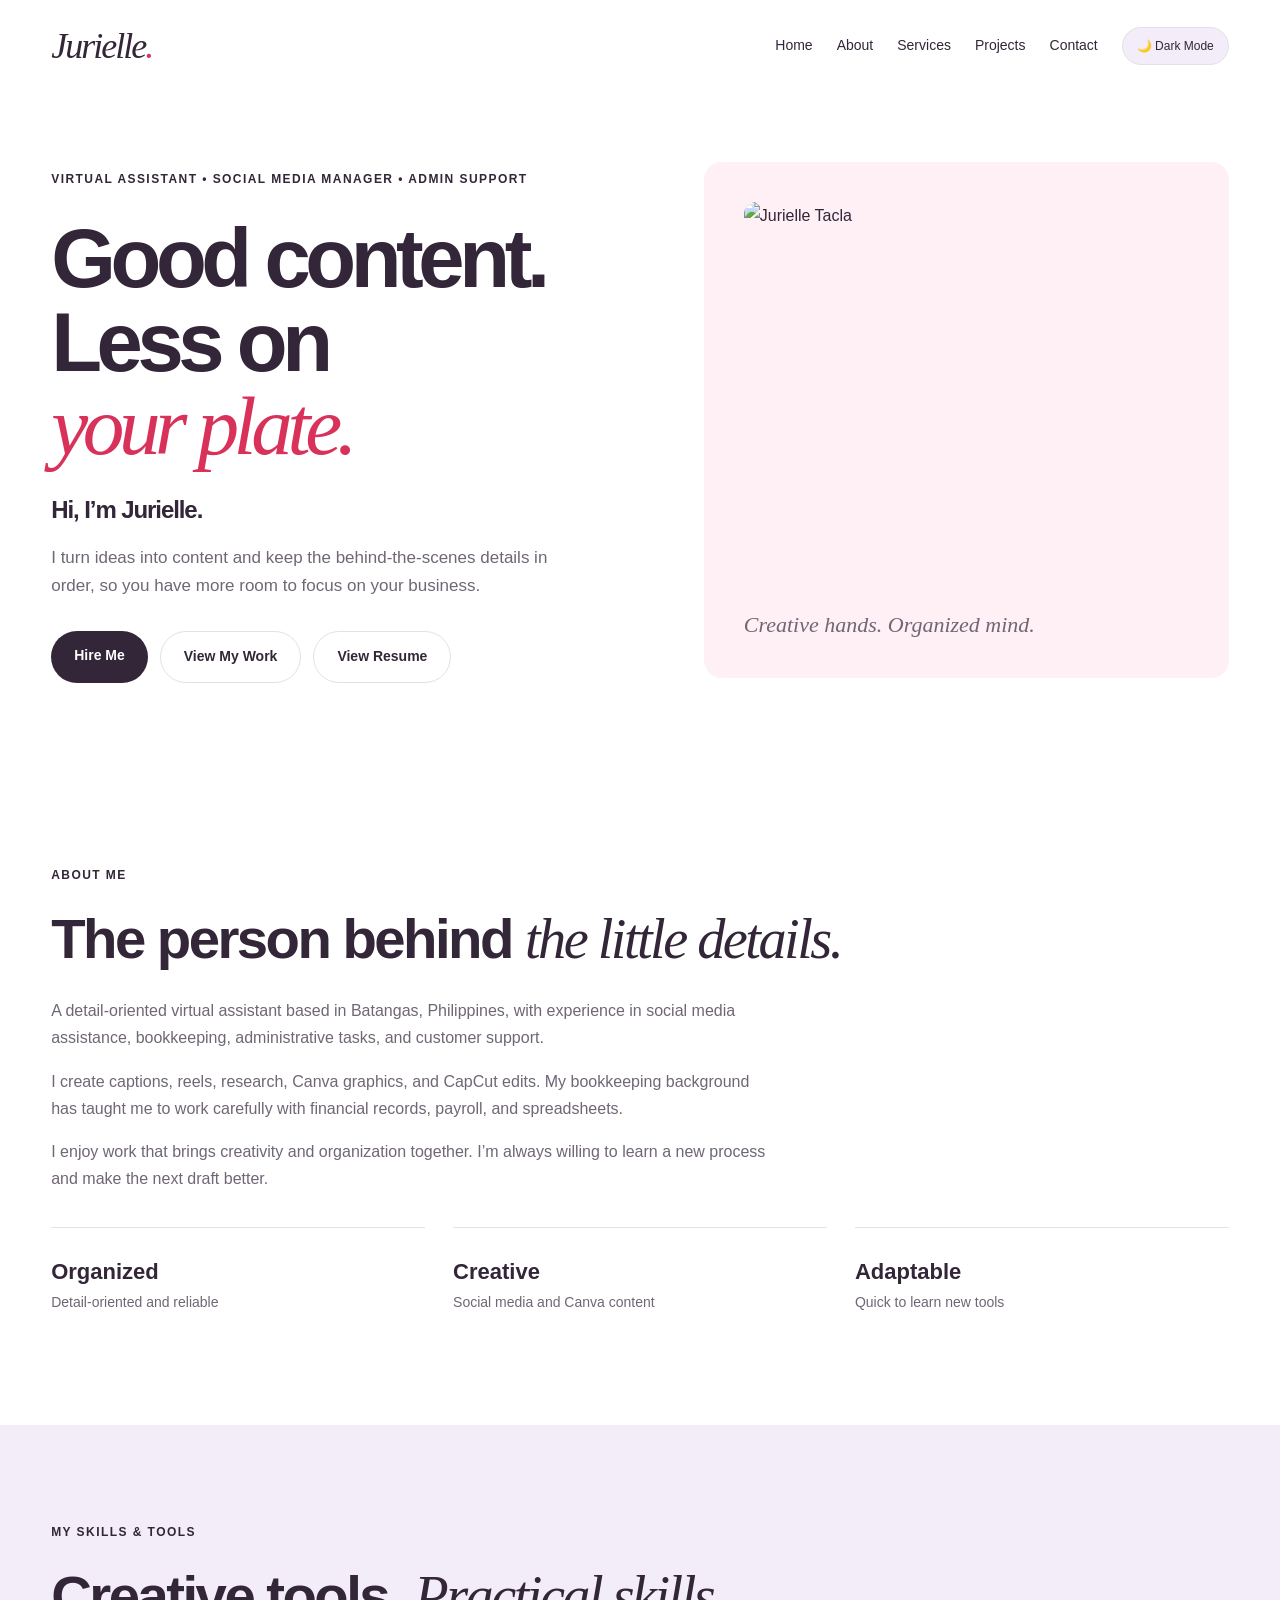
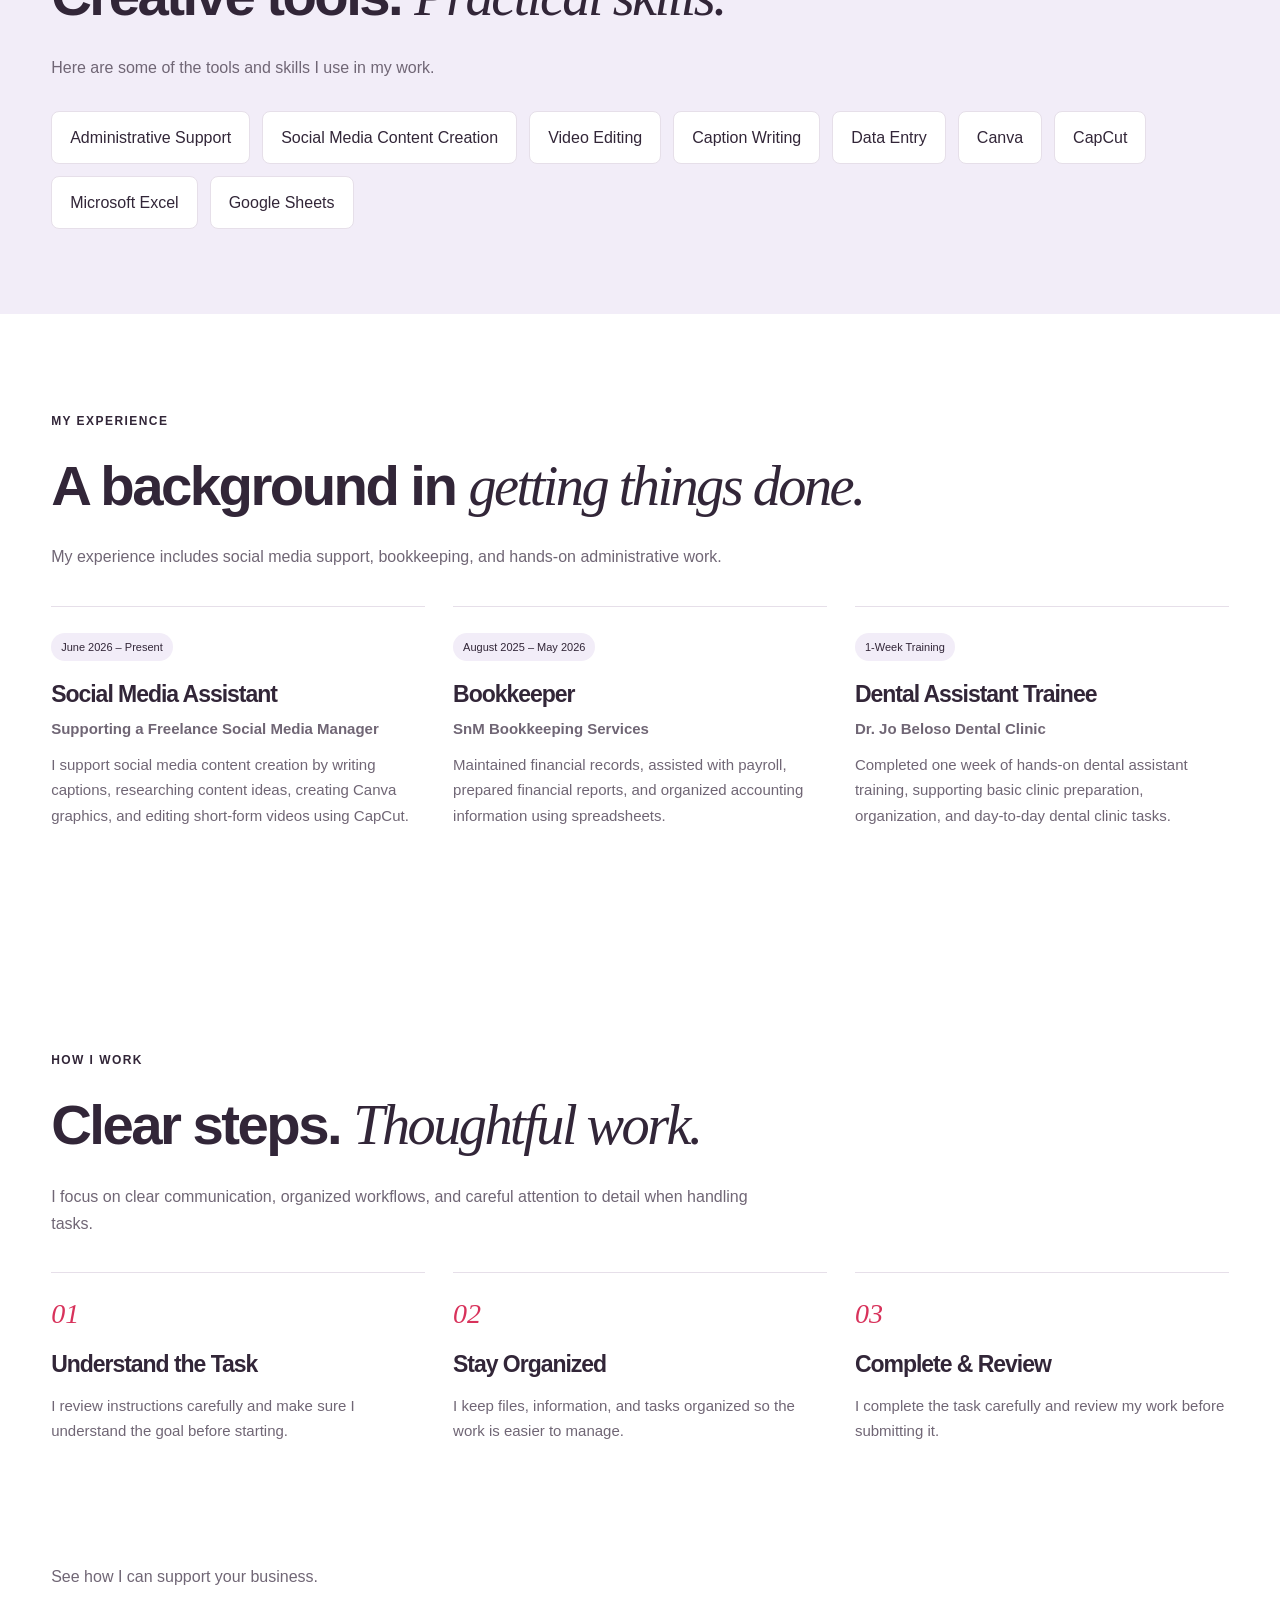
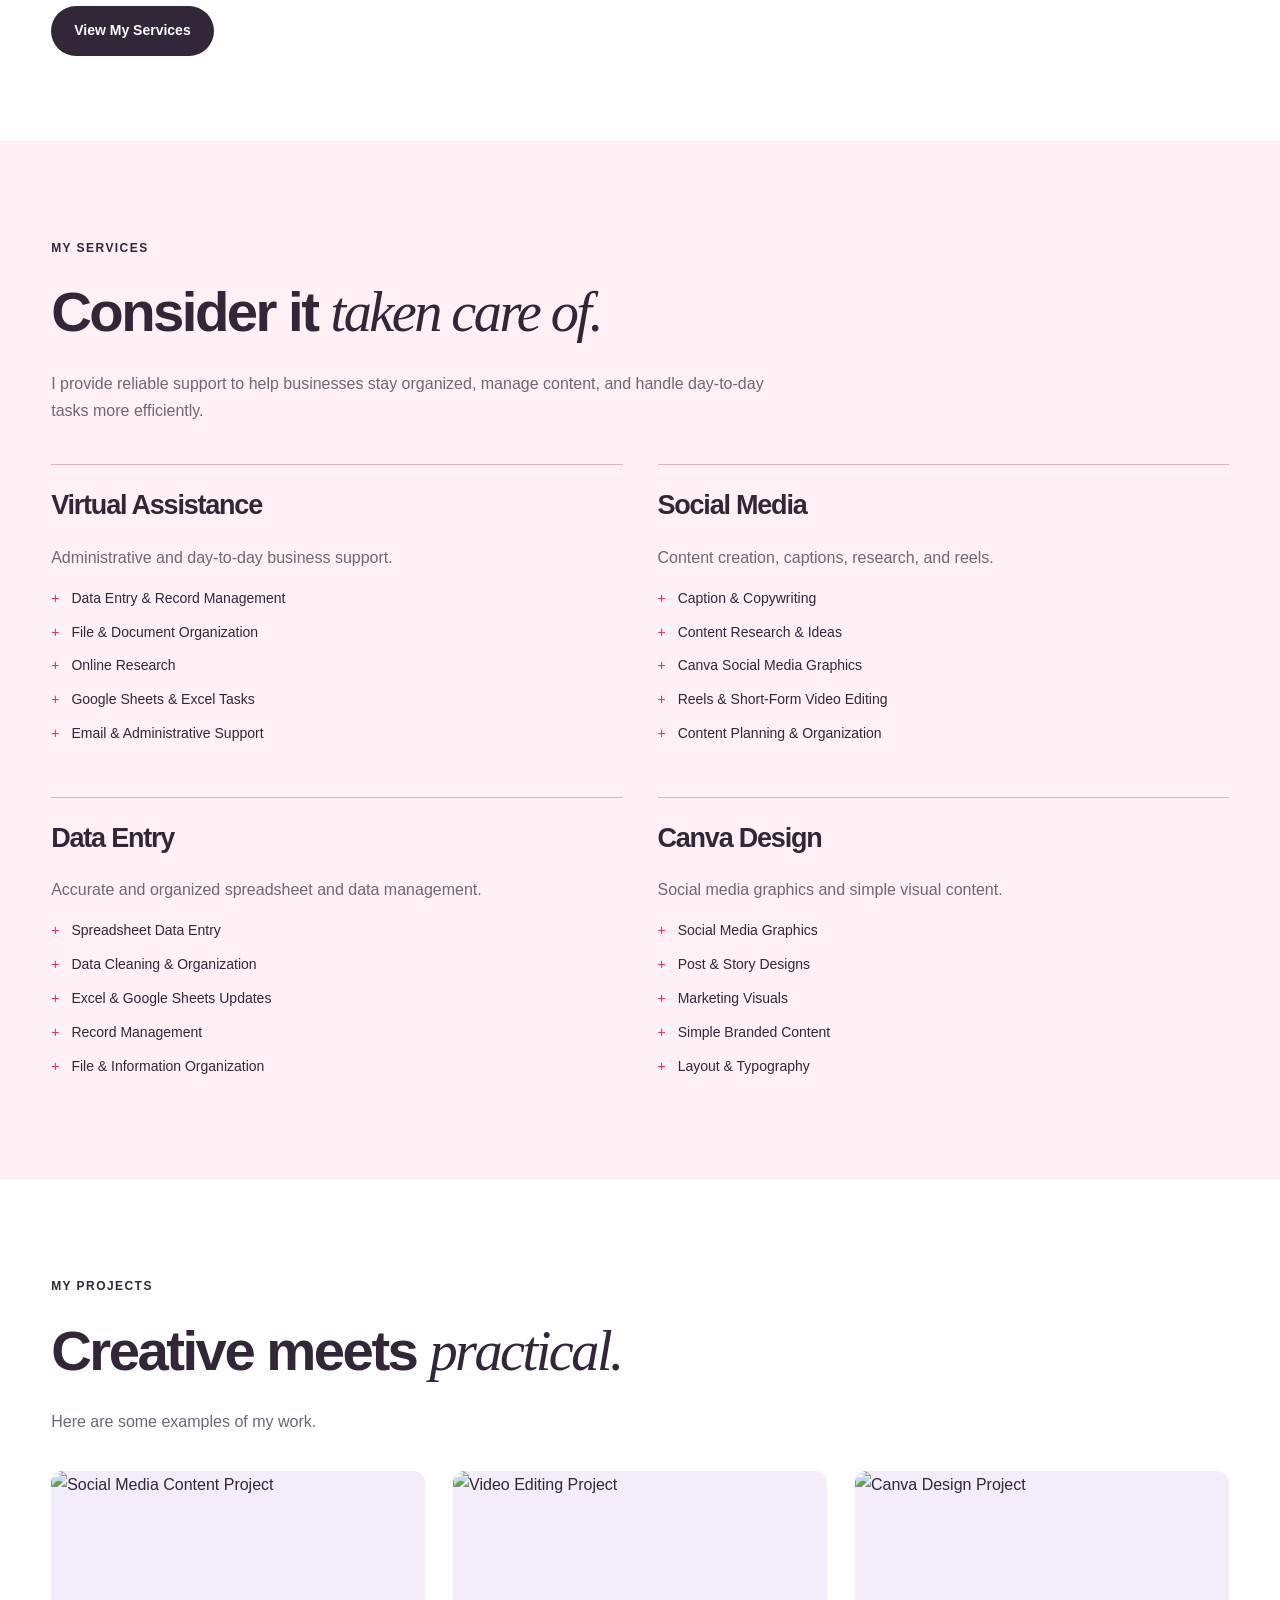
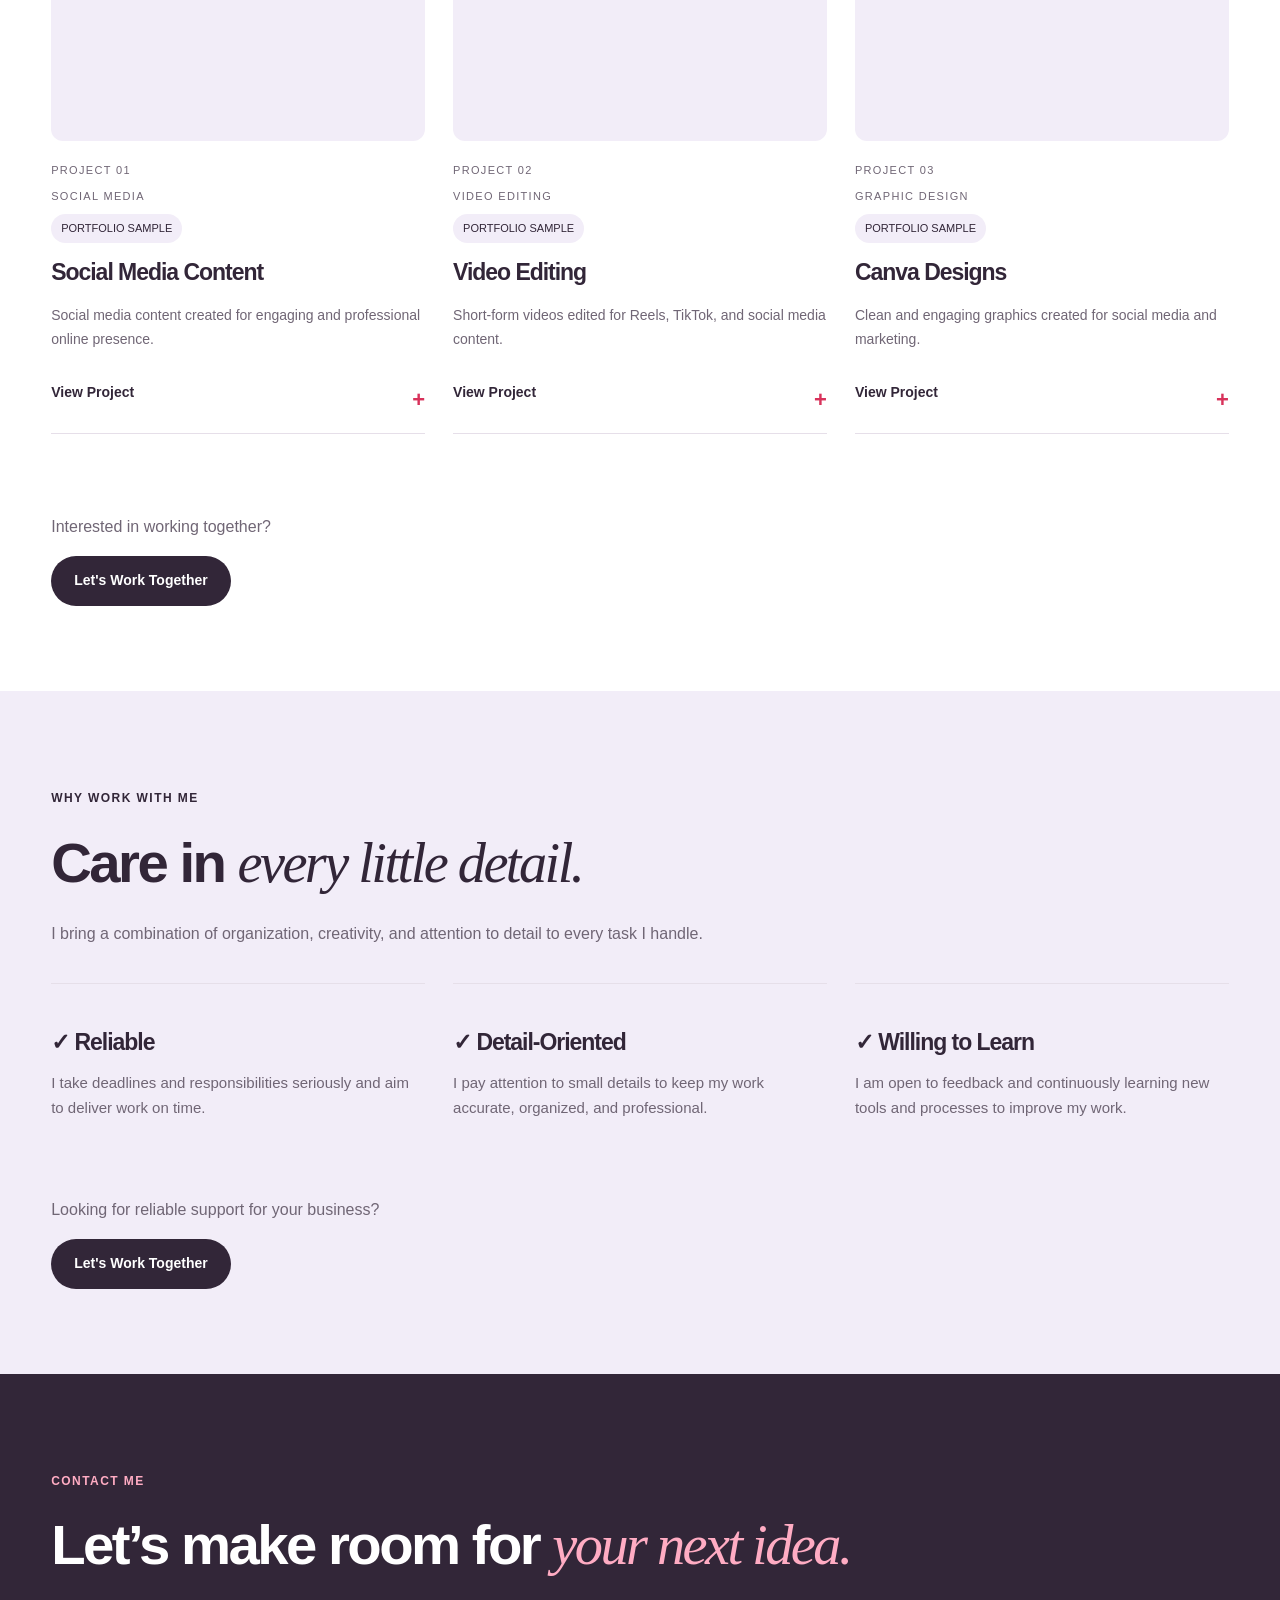
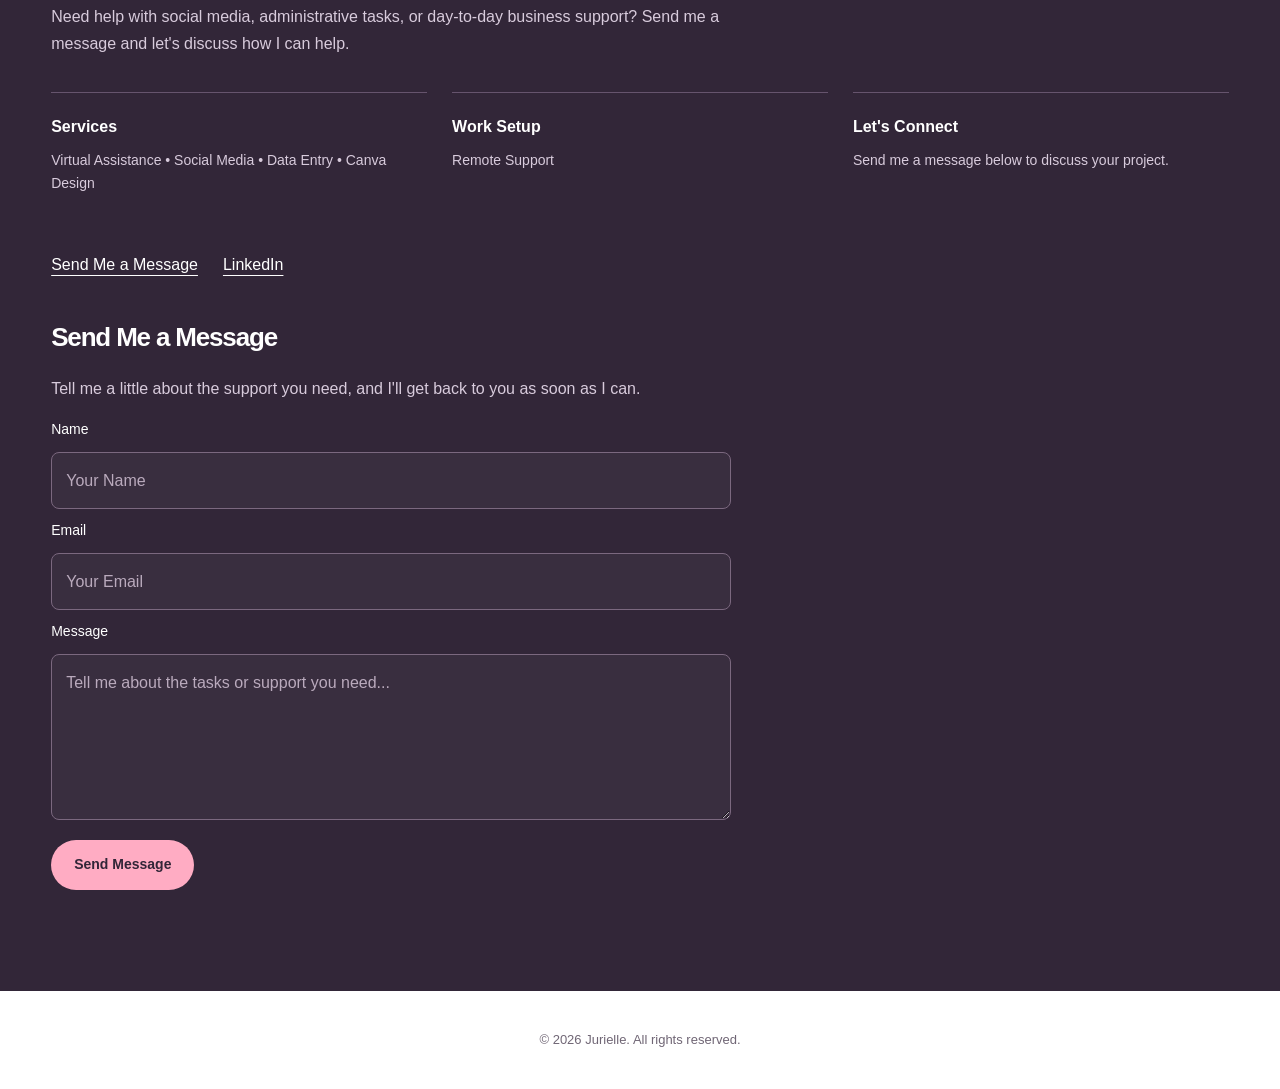
==== commit 99cdb93d: "Add files via upload" ====
--- a/index.html
+++ b/index.html
@@ -1,592 +1,639 @@
-<!DOCTYPE html>
-<html>
-
-<head>
-    <meta charset="UTF-8">
-    <meta name="viewport" content="width=device-width, initial-scale=1.0">
-
-    <title>Jurielle | Virtual Assistant</title>
-
-    <link rel="stylesheet" href="style.css">
-</head>
-<body>
-
-    <!-- Navigation -->
-    <nav>
-    <h2>Jurielle</h2>
-
-    <button class="menu-button" id="menuButton">☰</button>
-
-    <div class="nav-links" id="navLinks">
-        <a href="#home">Home</a>
-        <a href="#about">About</a>
-        <a href="#skills">Skills</a>
-        <a href="#experience">Experience</a>
-        <a href="#work-approach">How I Work</a>
-        <a href="#services">Services</a>
-        <a href="#projects">Projects</a>
-        <a href="#why-me">Why Me</a>
-        <a href="#contact">Contact</a>
-        
-        <button id="darkModeButton">🌙 Dark Mode</button>
-    </div>
-</nav>
-
-
-    <!-- Home -->
-    <section id="home">
-
-    <div class="home-content">
-
-        <img src="myphoto.jpg" alt="My Picture">
-
-    <p class="hero-label">VIRTUAL ASSISTANT • SOCIAL MEDIA MANAGER • ADMIN SUPPORT</p>
-        <h1>Hi, I'm Jurielle 👋</h1>
-
-        <h2>Virtual Assistant & Social Media Assistant</h2>
-
-        <p>
-    I help businesses stay organized, manage social media,
-    and handle day-to-day tasks efficiently.
-</p>
-
-        <div class="home-buttons">
-    <a href="#contact" class="button" id="hireButton">Hire Me</a>
-    <a href="#projects" class="button secondary-button">View My Work</a>
-    <a href="Jurielle_Tacla_Resume.pdf"
-   class="button secondary-button"
-   target="_blank">
-    View Resume
-</a>
-
-</div>
-
-    </div>
-
-</section>
-
-    </section>
-
-
-    <!-- About -->
-    <section id="about">
-
-        <h1>About Me</h1>
-
-        <p>
-            I'm a reliable and detail-oriented professional
-            with experience in administrative support,
-            social media, bookkeeping, and customer service.
-        </p>
-<div class="about-highlights">
-
-    <div class="highlight">
-        <strong>Organized</strong>
-        <span>Detail-oriented and reliable</span>
-    </div>
-
-    <div class="highlight">
-        <strong>Creative</strong>
-        <span>Social media and Canva content</span>
-    </div>
-
-    <div class="highlight">
-        <strong>Adaptable</strong>
-        <span>Quick to learn new tools</span>
-    </div>
-
-</div>
-
-    </section>
-<!-- Skills -->
-<section id="skills">
-
-    <h1>My Skills</h1>
-
-    <p class="skills-intro">
-        Here are some of the tools and skills I use in my work.
-    </p>
-
-    <div class="skills-container">
-        <div class="skill">Virtual Assistance</div>
-        <div class="skill">Social Media Management</div>
-        <div class="skill">Canva</div>
-        <div class="skill">CapCut</div>
-        <div class="skill">Microsoft Excel</div>
-        <div class="skill">Google Sheets</div>
-        <div class="skill">Data Entry</div>
-        <div class="skill">Bookkeeping</div>
-    </div>
-
-</section>
-
-<section id="experience">
-
-    <h1>My Experience</h1>
-
-    <p class="experience-intro">
-        My experience includes social media support,
-        bookkeeping, and hands-on administrative work.
-    </p>
-
-    <div class="experience-container">
-
-    <div class="experience-card">
-
-        <span class="experience-date">June 2026 – Present</span>
-
-        <h2>Social Media Assistant</h2>
-
-        <h3>Supporting a Freelance Social Media Manager</h3>
-
-        <p>
-            I support social media content creation by writing captions,
-            researching content ideas, creating Canva graphics,
-            and editing short-form videos using CapCut.
-        </p>
-
-    </div>
-
-    <div class="experience-card">
-
-    <span class="experience-date">August 2025 – May 2026</span>
-
-    <h2>Bookkeeper</h2>
-
-    <h3>SnM Bookkeeping Services</h3>
-
-    <p>
-        Maintained financial records, assisted with payroll,
-        prepared financial reports, and organized accounting
-        information using spreadsheets.
-    </p>
-
-</div>
-
-<div class="experience-card">
-
-    <span class="experience-date">1-Week Training</span>
-
-    <h2>Dental Assistant Trainee</h2>
-
-    <h3>Dr. Jo Beloso Dental Clinic</h3>
-
-    <p>
-        Completed one week of hands-on dental assistant training,
-        supporting basic clinic preparation, organization,
-        and day-to-day dental clinic tasks.
-    </p>
-
-</div>
-</div>
-
-</section>
-
-<section id="work-approach">
-
-    <h1>How I Work</h1>
-
-    <p class="work-intro">
-        I focus on clear communication, organized workflows,
-        and careful attention to detail when handling tasks.
-    </p>
-
-    <div class="work-container">
-
-        <div class="work-card">
-            <span class="work-number">01</span>
-            <h2>Understand the Task</h2>
-            <p>
-                I review instructions carefully and make sure
-                I understand the goal before starting.
-            </p>
-        </div>
-
-        <div class="work-card">
-            <span class="work-number">02</span>
-            <h2>Stay Organized</h2>
-            <p>
-                I keep files, information, and tasks organized
-                so the work is easier to manage.
-            </p>
-        </div>
-
-        <div class="work-card">
-            <span class="work-number">03</span>
-            <h2>Complete & Review</h2>
-            <p>
-                I complete the task carefully and review my work
-                before submitting it.
-            </p>
-        </div>
-<div class="work-cta">
-    <p>See how I can support your business.</p>
-    <a href="#services" class="button">View My Services</a>
-</div>
-    </div>
-
-</section>
-
-    <!-- Services -->
-    <section id="services">
-
-        <h1>My Services</h1>
-
-        <p class="services-intro">
-    I provide reliable support to help businesses stay organized,
-    manage content, and handle day-to-day tasks more efficiently.
-</p>
-
-        <div class="services">
-
-            <div class="card">
-
-    <h2>Virtual Assistance</h2>
-
-    <p>Administrative and day-to-day business support.</p>
-
-    <ul class="service-list">
-        <li>Data Entry & Record Management</li>
-        <li>File & Document Organization</li>
-        <li>Online Research</li>
-        <li>Google Sheets & Excel Tasks</li>
-        <li>Email & Administrative Support</li>
-    </ul>
-
-</div>
-
-            <div class="card">
-                <h2>Social Media</h2>
-                <p>Content creation, captions, research, and reels.</p>
-
-                <ul class="service-list">
-    <li>Caption & Copywriting</li>
-    <li>Content Research & Ideas</li>
-    <li>Canva Social Media Graphics</li>
-    <li>Reels & Short-Form Video Editing</li>
-    <li>Content Planning & Organization</li>
-</ul>
-
-            </div>
-
-            <div class="card">
-                <h2>Data Entry</h2>
-                <p>Accurate and organized spreadsheet and data management.</p>
-            <ul class="service-list">
-    <li>Spreadsheet Data Entry</li>
-    <li>Data Cleaning & Organization</li>
-    <li>Excel & Google Sheets Updates</li>
-    <li>Record Management</li>
-    <li>File & Information Organization</li>
-</ul>
-            </div>
-
-            <div class="card">
-    <h2>Canva Design</h2>
-    <p>
-        Social media graphics and simple visual content.</p>
-        <ul class="service-list">
-    <li>Social Media Graphics</li>
-    <li>Post & Story Designs</li>
-    <li>Marketing Visuals</li>
-    <li>Simple Branded Content</li>
-    <li>Layout & Typography</li>
-</ul>
-</div>
-
-        </div>
-
-    </section>
-
-    <section id="projects">
-
-    <h1>My Projects</h1>
-
-    <p class="projects-intro">
-        Here are some examples of my work.
-    </p>
-
-    <div class="projects-container">
-
-        <div class="project-card">
-
-    <img src="social-media.jpg"
-         alt="Social Media Content Project">
-
-         <span class="project-category">SOCIAL MEDIA</span>
-
-    <h2>Social Media Content</h2>
-
-    <p>
-        Social media content created for engaging and
-        professional online presence.
-    </p>
-    
-    <p class="project-goal">
-    <strong>Goal:</strong>
-    Create clean and engaging social media content
-    that supports a professional online presence.
-</p>
-
-<p class="project-work">
-    <strong>What I Did:</strong>
-    Short-form editing, captions, pacing, and transitions.
-</p>
-    <p class="project-tools">
-    <strong>Tools:</strong> Canva
-</p>
-
-<p class="project-result">
-    <strong>Result:</strong>
-    Created polished, ready-to-use social media content
-    with a clear and consistent visual style.
-</p>
-
-    <button
-    class="project-button"
-    onclick="openProject(
-        'social-media.jpg',
-        'Social Media Content',
-        'A social media design created for engaging and professional online content.'
-    )">
-    View Project
-</button>
-
-</div>
-
-        <div class="project-card">
-
-    <img src="video-editing.jpg"
-          alt="Video Editing Project">
-
-          <span class="project-category">VIDEO EDITING</span>
-
-            <h2>Video Editing</h2>
-            <p>
-                Short-form videos edited for Reels,
-                TikTok, and social media content.
-            </p>
-        <p class="project-goal">
-    <strong>Goal:</strong>
-    Turn raw footage into engaging short-form content
-    for social media.
-</p>
-
-    <p class="project-work">
-    <strong>What I Did:</strong>
-    Short-form editing, captions, pacing, and transitions.
-</p>
-
-    <p class="project-tools">
-    <strong>Tools:</strong> CapCut
-</p>
-
-<p class="project-result">
-    <strong>Result:</strong>
-    Produced a polished short-form video optimized
-    for engaging social media viewing.
-</p>
-
-    <button
-    class="project-button"
-    onclick="openVideoProject(
-        'salesperson_editing.mp4',
-        'Video Editing',
-        'Short-form video edited for social media with captions, pacing, and transitions.'
-    )">
-    View Project
-</button>
-
-        </div>
-
-        <div class="project-card">
-
-    <img src="canva-design.jpg"
-         alt="Canva Design Project">
-
-    <span class="project-category">GRAPHIC DESIGN</span>
-
-    <h2>Canva Designs</h2>
-
-    <p>
-        Clean and engaging graphics created
-        for social media and marketing.
-    </p>
-    
-    <p class="project-goal">
-    <strong>Goal:</strong>
-    Create clean and visually engaging graphics
-    for social media and marketing.
-</p>
-
-    <p class="project-work">
-        <strong>What I Did:</strong>
-        Graphic design, layout, typography, and visual styling.
-    </p>
-
-    <p class="project-tools">
-        <strong>Tools:</strong> Canva
-    </p>
-
-    <p class="project-result">
-    <strong>Result:</strong>
-    Created clean and professional graphics
-    ready for social media and marketing use.
-</p>
-
-    <button
-        class="project-button"
-        onclick="openProject(
-            'canva-design.jpg',
-            'Canva Designs',
-            'Clean and engaging graphics created for social media and marketing.'
-        )">
-        View Project
-    </button>
-
-</div>
-
-    </div>
-<div id="projectModal" class="project-modal" onclick="closeProject()">
-
-    <div class="modal-content" onclick="event.stopPropagation()">
-
-        <button class="close-modal" onclick="closeProject()">✕</button>
-
-        <img id="modalImage" src="" alt="Project Preview">
-
-        <video id="modalVideo" controls>
-    <source id="modalVideoSource" src="" type="video/mp4">
-    Your browser does not support the video tag.
-</video>
-
-        <h2 id="modalTitle"></h2>
-
-        <p id="modalDescription"></p>
-
-    </div>
-
-</div>
-</section>
-
-<section id="why-me">
-
-    <h1>Why Work With Me</h1>
-
-    <p class="why-intro">
-        I bring a combination of organization, creativity,
-        and attention to detail to every task I handle.
-    </p>
-
-    <div class="why-container">
-
-        <div class="why-card">
-            <h2>✓ Reliable</h2>
-            <p>
-                I take deadlines and responsibilities seriously
-                and aim to deliver work on time.
-            </p>
-        </div>
-
-        <div class="why-card">
-            <h2>✓ Detail-Oriented</h2>
-            <p>
-                I pay attention to small details to keep
-                my work accurate, organized, and professional.
-            </p>
-        </div>
-
-        <div class="why-card">
-            <h2>✓ Willing to Learn</h2>
-            <p>
-                I am open to feedback and continuously learning
-                new tools and processes to improve my work.
-            </p>
-        </div>
-
-    </div>
-            </div>
-
-    </div>
-
-    <div class="why-cta">
-        <p>Looking for reliable support for your business?</p>
-
-        <a href="#contact" class="button">
-            Let's Work Together
-        </a>
-    </div>
-
-</section>
-
-</section>
-
-    <!-- Contact -->
-    
-<section id="contact">
-    <h1>Contact Me</h1>
-
-    <p class="contact-intro">
-    Need help with social media, administrative tasks,
-    or day-to-day business support? Send me a message
-    and let's discuss how I can help.
-</p>
-
-    <div class="contact-links">
-
-    <a href="#contactForm">
-    Send Me a Message
-    </a>
-
-    <a href="https://www.linkedin.com/in/jurielle-tacla"
-   target="_blank"
-   rel="noopener noreferrer">
-    LinkedIn
-</a>
-
-</div>
-
-    <form id="contactForm"
-      action="https://formspree.io/f/xvkgdond"
-      method="POST">
-        <label for="name">Name</label>
-        <input
-            type="text"
-            id="name"
-            name="name"
-            placeholder="Your Name"
-            required
-        >
-
-        <label for="email">Email</label>
-        <input
-            type="email"
-            id="email"
-            name="email"
-            placeholder="Your Email"
-            required
-        >
-
-        <label for="message">Message</label>
-        <textarea
-            id="message"
-            name="message"
-            placeholder="Write your message here..."
-            rows="5"
-            require></textarea>
-
-        <button type="submit">Send Message</button>
-
-    </form>
-
-    <p id="formStatus"></p>
-</section>
-
-<footer>
-    <p>© <span id="year"></span> Jurielle. All rights reserved.</p>
-</footer>
-
-<script src="script.js"></script>
-
-</body>
+<!DOCTYPE html>
+<html lang="en">
+
+<head>
+    <meta charset="UTF-8">
+    <meta name="viewport" content="width=device-width, initial-scale=1.0">
+
+    <title>Jurielle | Virtual Assistant</title>
+
+    <link rel="stylesheet" href="style.css">
+</head>
+<body>
+
+    <!-- Navigation -->
+    <nav>
+    <a class="logo" href="#home">Jurielle<span>.</span></a>
+
+    <button class="menu-button" id="menuButton" aria-label="Open navigation" aria-expanded="false" aria-controls="navLinks">☰</button>
+
+    <div class="nav-links" id="navLinks">
+        <a href="#home">Home</a>
+        <a href="#about">About</a>
+        
+        
+        
+        <a href="#services">Services</a>
+        <a href="#projects">Projects</a>
+        
+        <a href="#contact">Contact</a>
+        
+        <button id="darkModeButton">🌙 Dark Mode</button>
+    </div>
+</nav>
+
+
+    <!-- Home -->
+    <section id="home">
+
+    <div class="home-content">
+
+        <div class="hero-copy">
+
+    <p class="hero-label">VIRTUAL ASSISTANT • SOCIAL MEDIA MANAGER • ADMIN SUPPORT</p>
+        <h1>Good content.<br>Less on<br><em>your plate.</em></h1>
+
+        <h2>Hi, I’m Jurielle.</h2>
+
+        <p>
+    I turn ideas into content and keep the behind-the-scenes details in order, so you have more room to focus on your business.
+</p>
+
+        <div class="home-buttons">
+    <a href="#contact" class="button" id="hireButton">Hire Me</a>
+    <a href="#projects" class="button secondary-button">View My Work</a>
+    <a href="Jurielle_Tacla_Resume.pdf"
+   class="button secondary-button"
+   target="_blank" rel="noopener noreferrer">
+    View Resume
+</a>
+
+</div>
+
+    </div>
+<div class="hero-photo-card"><img src="image/myphoto.jpg" alt="Jurielle Tacla"><p>Creative hands. Organized mind.</p></div>
+</div>
+</section>
+
+
+    <!-- About -->
+    <section id="about">
+
+        <p class="eyebrow">ABOUT ME</p><h2 class="section-title">The person behind <em>the little details.</em></h2>
+
+        <p>
+  A detail-oriented virtual assistant based in Batangas,
+  Philippines, with experience in social media assistance,
+  bookkeeping, administrative tasks, and customer support.
+</p>
+
+<p>
+  I create captions, reels, research, Canva graphics,
+  and CapCut edits. My bookkeeping background has taught
+  me to work carefully with financial records, payroll,
+  and spreadsheets.
+</p>
+
+<p>
+  I enjoy work that brings creativity and organization
+  together. I’m always willing to learn a new process
+  and make the next draft better.
+</p>
+<div class="about-highlights">
+
+    <div class="highlight">
+        <strong>Organized</strong>
+        <span>Detail-oriented and reliable</span>
+    </div>
+
+    <div class="highlight">
+        <strong>Creative</strong>
+        <span>Social media and Canva content</span>
+    </div>
+
+    <div class="highlight">
+        <strong>Adaptable</strong>
+        <span>Quick to learn new tools</span>
+    </div>
+
+</div>
+
+    </section>
+<!-- Skills -->
+<section id="skills">
+
+    <p class="eyebrow">MY SKILLS & TOOLS</p><h2 class="section-title">Creative tools. <em>Practical skills.</em></h2>
+
+    <p class="skills-intro">
+        Here are some of the tools and skills I use in my work.
+    </p>
+
+    <div class="skills-container">
+        <div class="skill">Administrative Support</div>
+        <div class="skill">Social Media Content Creation</div>
+        <div class="skill">Video Editing</div>
+        <div class="skill">Caption Writing</div>
+        <div class="skill">Data Entry</div>
+        <div class="skill">Canva</div>
+        <div class="skill">CapCut</div>
+        <div class="skill">Microsoft Excel</div>
+        <div class="skill">Google Sheets</div>
+    </div>
+
+</section>
+
+<section id="experience">
+
+    <p class="eyebrow">MY EXPERIENCE</p><h2 class="section-title">A background in <em>getting things done.</em></h2>
+
+    <p class="experience-intro">
+        My experience includes social media support,
+        bookkeeping, and hands-on administrative work.
+    </p>
+
+    <div class="experience-container">
+
+    <div class="experience-card">
+
+        <span class="experience-date">June 2026 – Present</span>
+
+        <h2>Social Media Assistant</h2>
+
+        <h3>Supporting a Freelance Social Media Manager</h3>
+
+        <p>
+            I support social media content creation by writing captions,
+            researching content ideas, creating Canva graphics,
+            and editing short-form videos using CapCut.
+        </p>
+
+    </div>
+
+    <div class="experience-card">
+
+    <span class="experience-date">August 2025 – May 2026</span>
+
+    <h2>Bookkeeper</h2>
+
+    <h3>SnM Bookkeeping Services</h3>
+
+    <p>
+        Maintained financial records, assisted with payroll,
+        prepared financial reports, and organized accounting
+        information using spreadsheets.
+    </p>
+
+</div>
+
+<div class="experience-card">
+
+    <span class="experience-date">1-Week Training</span>
+
+    <h2>Dental Assistant Trainee</h2>
+
+    <h3>Dr. Jo Beloso Dental Clinic</h3>
+
+    <p>
+        Completed one week of hands-on dental assistant training,
+        supporting basic clinic preparation, organization,
+        and day-to-day dental clinic tasks.
+    </p>
+
+</div>
+</div>
+
+</section>
+
+<section id="work-approach">
+
+    <p class="eyebrow">HOW I WORK</p><h2 class="section-title">Clear steps. <em>Thoughtful work.</em></h2>
+
+    <p class="work-intro">
+        I focus on clear communication, organized workflows,
+        and careful attention to detail when handling tasks.
+    </p>
+
+    <div class="work-container">
+
+        <div class="work-card">
+            <span class="work-number">01</span>
+            <h2>Understand the Task</h2>
+            <p>
+                I review instructions carefully and make sure
+                I understand the goal before starting.
+            </p>
+        </div>
+
+        <div class="work-card">
+            <span class="work-number">02</span>
+            <h2>Stay Organized</h2>
+            <p>
+                I keep files, information, and tasks organized
+                so the work is easier to manage.
+            </p>
+        </div>
+
+        <div class="work-card">
+            <span class="work-number">03</span>
+            <h2>Complete & Review</h2>
+            <p>
+                I complete the task carefully and review my work
+                before submitting it.
+            </p>
+        </div>
+<div class="work-cta">
+    <p>See how I can support your business.</p>
+    <a href="#services" class="button">View My Services</a>
+</div>
+    </div>
+
+</section>
+
+    <!-- Services -->
+    <section id="services">
+
+        <p class="eyebrow">MY SERVICES</p><h2 class="section-title">Consider it <em>taken care of.</em></h2>
+
+        <p class="services-intro">
+    I provide reliable support to help businesses stay organized,
+    manage content, and handle day-to-day tasks more efficiently.
+</p>
+
+        <div class="services">
+
+            <div class="card">
+
+    <h2>Virtual Assistance</h2>
+
+    <p>Administrative and day-to-day business support.</p>
+
+    <ul class="service-list">
+        <li>Data Entry & Record Management</li>
+        <li>File & Document Organization</li>
+        <li>Online Research</li>
+        <li>Google Sheets & Excel Tasks</li>
+        <li>Email & Administrative Support</li>
+    </ul>
+
+</div>
+
+            <div class="card">
+                <h2>Social Media</h2>
+                <p>Content creation, captions, research, and reels.</p>
+
+                <ul class="service-list">
+    <li>Caption & Copywriting</li>
+    <li>Content Research & Ideas</li>
+    <li>Canva Social Media Graphics</li>
+    <li>Reels & Short-Form Video Editing</li>
+    <li>Content Planning & Organization</li>
+</ul>
+
+            </div>
+
+            <div class="card">
+                <h2>Data Entry</h2>
+                <p>Accurate and organized spreadsheet and data management.</p>
+            <ul class="service-list">
+    <li>Spreadsheet Data Entry</li>
+    <li>Data Cleaning & Organization</li>
+    <li>Excel & Google Sheets Updates</li>
+    <li>Record Management</li>
+    <li>File & Information Organization</li>
+</ul>
+            </div>
+
+            <div class="card">
+    <h2>Canva Design</h2>
+    <p>
+        Social media graphics and simple visual content.</p>
+        <ul class="service-list">
+    <li>Social Media Graphics</li>
+    <li>Post & Story Designs</li>
+    <li>Marketing Visuals</li>
+    <li>Simple Branded Content</li>
+    <li>Layout & Typography</li>
+</ul>
+</div>
+
+        </div>
+
+    </section>
+
+    <section id="projects">
+
+    <p class="eyebrow">MY PROJECTS</p><h2 class="section-title">Creative meets <em>practical.</em></h2>
+
+    <p class="projects-intro">
+        Here are some examples of my work.
+    </p>
+
+    <div class="projects-container">
+
+        <div class="project-card">
+
+    <img src="projects/social-media.jpg"
+         alt="Social Media Content Project">
+        
+         <span class="project-number">PROJECT 01</span>
+
+         <span class="project-category">SOCIAL MEDIA</span>
+         <span class="project-status">PORTFOLIO SAMPLE</span>
+
+    <h2>Social Media Content</h2>
+
+    <p>
+        Social media content created for engaging and
+        professional online presence.
+    </p>
+    
+    <p class="project-goal">
+    <strong>Goal:</strong>
+    Create clean and engaging social media content
+    that supports a professional online presence.
+</p>
+
+<p class="project-work">
+    <strong>What I Did:</strong>
+    Short-form editing, captions, pacing, and transitions.
+</p>
+    <p class="project-tools">
+    <strong>Tools:</strong> Canva
+</p>
+
+<p class="project-result">
+    <strong>Result:</strong>
+    Created polished, ready-to-use social media content
+    with a clear and consistent visual style.
+</p>
+
+    <button
+    class="project-button"
+    onclick="openProject(
+        'projects/social-media.jpg',
+        'Social Media Content',
+        'A social media design created for engaging and professional online content.'
+    )">
+    View Project
+</button>
+
+</div>
+
+        <div class="project-card">
+
+    <img src="projects/video-editing.jpg"
+          alt="Video Editing Project">
+
+          <span class="project-number">PROJECT 02</span>
+
+          <span class="project-category">VIDEO EDITING</span>
+          <span class="project-status">PORTFOLIO SAMPLE</span>
+
+            <h2>Video Editing</h2>
+            <p>
+                Short-form videos edited for Reels,
+                TikTok, and social media content.
+            </p>
+        <p class="project-goal">
+    <strong>Goal:</strong>
+    Turn raw footage into engaging short-form content
+    for social media.
+</p>
+
+    <p class="project-work">
+    <strong>What I Did:</strong>
+    Short-form editing, captions, pacing, and transitions.
+</p>
+
+    <p class="project-tools">
+    <strong>Tools:</strong> CapCut
+</p>
+
+<p class="project-result">
+    <strong>Result:</strong>
+    Produced a polished short-form video optimized
+    for engaging social media viewing.
+</p>
+
+    <button
+    class="project-button"
+    onclick="openVideoProject(
+        'videos/salesperson_editing.mp4',
+        'Video Editing',
+        'Short-form video edited for social media with captions, pacing, and transitions.'
+    )">
+    View Project
+</button>
+
+        </div>
+
+        <div class="project-card">
+
+    <img src="projects/canva-design.jpg"
+         alt="Canva Design Project">
+
+         <span class="project-number">PROJECT 03</span>
+
+    <span class="project-category">GRAPHIC DESIGN</span>
+    <span class="project-status">PORTFOLIO SAMPLE</span>
+
+    <h2>Canva Designs</h2>
+
+    <p>
+        Clean and engaging graphics created
+        for social media and marketing.
+    </p>
+    
+    <p class="project-goal">
+    <strong>Goal:</strong>
+    Create clean and visually engaging graphics
+    for social media and marketing.
+</p>
+
+    <p class="project-work">
+        <strong>What I Did:</strong>
+        Graphic design, layout, typography, and visual styling.
+    </p>
+
+    <p class="project-tools">
+        <strong>Tools:</strong> Canva
+    </p>
+
+    <p class="project-result">
+    <strong>Result:</strong>
+    Created clean and professional graphics
+    ready for social media and marketing use.
+</p>
+
+    <button
+        class="project-button"
+        onclick="openProject(
+            'projects/canva-design.jpg',
+            'Canva Designs',
+            'Clean and engaging graphics created for social media and marketing.'
+        )">
+        View Project
+    </button>
+
+</div>
+
+<div class="projects-cta">
+    <p>Interested in working together?</p>
+    <a href="#contact" class="button">Let's Work Together</a>
+</div>
+
+    </div>
+<dialog id="projectModal" class="project-modal" aria-labelledby="modalTitle">
+
+    <div class="modal-content">
+
+        <button aria-label="Close project" class="close-modal" onclick="closeProject()">✕</button>
+
+        <img id="modalImage" src="" alt="Project Preview">
+
+        <video id="modalVideo" controls>
+    <source id="modalVideoSource" src="" type="video/mp4">
+    Your browser does not support the video tag.
+</video>
+
+        <h2 id="modalTitle"></h2>
+
+        <p id="modalDescription"></p>
+
+    </div>
+
+</dialog>
+</section>
+
+<section id="why-me">
+
+    <p class="eyebrow">WHY WORK WITH ME</p><h2 class="section-title">Care in <em>every little detail.</em></h2>
+
+    <p class="why-intro">
+        I bring a combination of organization, creativity,
+        and attention to detail to every task I handle.
+    </p>
+
+    <div class="why-container">
+
+        <div class="why-card">
+            <h2>✓ Reliable</h2>
+            <p>
+                I take deadlines and responsibilities seriously
+                and aim to deliver work on time.
+            </p>
+        </div>
+
+        <div class="why-card">
+            <h2>✓ Detail-Oriented</h2>
+            <p>
+                I pay attention to small details to keep
+                my work accurate, organized, and professional.
+            </p>
+        </div>
+
+        <div class="why-card">
+            <h2>✓ Willing to Learn</h2>
+            <p>
+                I am open to feedback and continuously learning
+                new tools and processes to improve my work.
+            </p>
+        </div>
+
+    </div>
+    <div class="why-cta">
+        <p>Looking for reliable support for your business?</p>
+
+        <a href="#contact" class="button">
+            Let's Work Together
+        </a>
+    </div>
+
+</section>
+
+    <!-- Contact -->
+    
+<section id="contact">
+    <p class="eyebrow">CONTACT ME</p><h2 class="section-title">Let’s make room for <em>your next idea.</em></h2>
+
+    <p class="contact-intro">
+    Need help with social media, administrative tasks,
+    or day-to-day business support? Send me a message
+    and let's discuss how I can help.
+</p>
+
+<div class="contact-details">
+
+    <div class="contact-detail">
+        <strong>Services</strong>
+        <span>Virtual Assistance • Social Media • Data Entry • Canva Design</span>
+    </div>
+
+    <div class="contact-detail">
+        <strong>Work Setup</strong>
+        <span>Remote Support</span>
+    </div>
+
+    <div class="contact-detail">
+        <strong>Let's Connect</strong>
+        <span>Send me a message below to discuss your project.</span>
+    </div>
+
+</div>
+
+    <div class="contact-links">
+
+    <a href="#contactForm">
+    Send Me a Message
+    </a>
+
+    <a href="https://www.linkedin.com/in/jurielle-tacla"
+   target="_blank"
+   rel="noopener noreferrer">
+    LinkedIn
+</a>
+
+</div>
+
+    <div class="form-heading">
+    <h2>Send Me a Message</h2>
+    <p>
+        Tell me a little about the support you need,
+        and I'll get back to you as soon as I can.
+    </p>
+</div>
+
+    <form id="contactForm"
+      action="https://formspree.io/f/xvkgdond"
+      method="POST">
+        <label for="name">Name</label>
+        <input
+            type="text"
+            id="name"
+            name="name"
+            placeholder="Your Name"
+            required
+        >
+
+        <label for="email">Email</label>
+        <input
+            type="email"
+            id="email"
+            name="email"
+            placeholder="Your Email"
+            required
+        >
+
+        <label for="message">Message</label>
+        <textarea
+            id="message"
+            name="message"
+            placeholder="Tell me about the tasks or support you need..."
+            rows="5"
+            required></textarea>
+
+        <button type="submit">Send Message</button>
+
+    </form>
+
+    <p id="formStatus" role="status"></p>
+</section>
+
+<footer>
+    <p>© <span id="year"></span> Jurielle. All rights reserved.</p>
+</footer>
+
+<script src="script.js"></script>
+
+</body>
 </html>
--- a/style.css
+++ b/style.css
@@ -1,1328 +1,707 @@
-html {
-    scroll-behavior: smooth;
-}
-* {
-    box-sizing: border-box;
-    margin: 0;
-    padding: 0;
-}
-
-body {
-    font-family: Arial, sans-serif;
-    line-height: 1.6;
-    color: #222;
-}
-
-
-/* NAVIGATION */
-
-nav {
-    display: flex;
-    justify-content: space-between;
-    align-items: center;
-
-    padding: 20px 8%;
-
-    background-color: white;
-
-    position: sticky;
-    top: 0;
-}
-
-nav h2 {
-    font-size: 24px;
-}
-
-nav a {
-    text-decoration: none;
-    color: #333;
-    margin-left: 25px;
-    transition: 0.3s;
-}
-nav a:hover {
-    color: #888;
-}
-
-
-/* HOME */
-
-
-#home {
-    
-    min-height: 90vh;
-
-    display: flex;
-    align-items: center;
-    justify-content: center;
-
-    text-align: center;
-
-    background-color: #f8f6f2;
-
-    padding: 40px 20px;
-}
-
-#home h1 {
-    font-size: 60px;
-    margin-bottom: 15px;
-}
-
-#home h2 {
-    font-weight: normal;
-    color: #666;
-}
-
-#home p {
-    max-width: 600px;
-    margin: 25px auto;
-    line-height: 1.6;
-}
-
-
-/* BUTTON */
-
-.button {
-    display: inline-block;
-    background-color: #222;
-    color: white;
-    padding: 14px 30px;
-    border-radius: 30px;
-    text-decoration: none;
-    transition: 0.3s;
-}
-.button:hover {
-    background-color: #555;
-    transform: translateY(-3px);
-}
-
-
-/* SECTIONS */
-
-section {
-    padding: 100px 8%;
-    text-align: center;
-}
-
-section h1 {
-    font-size: 40px;
-    margin-bottom: 25px;
-}
-
-section p {
-    max-width: 650px;
-    margin: auto;
-    line-height: 1.7;
-}
-
-
-/* SERVICES */
-
-.services {
-    display: flex;
-    justify-content: center;
-    gap: 25px;
-
-    margin-top: 40px;
-
-    flex-wrap: wrap;
-}
-
-.card {
-    width: 280px;
-
-    padding: 30px;
-
-    border-radius: 15px;
-
-    background-color: #f5f5f5;
-
-    transition: 0.3s;
-
-    .card:hover {
-    transform: translateY(-8px);
-    box-shadow: 0 10px 25px rgba(0, 0, 0, 0.1);
-}
-}
-
-.card h2 {
-    margin-bottom: 15px;
-}
-
-.card p {
-    font-size: 15px;
-}
-
-
-/* CONTACT */
-
-#contact {
-    background-color: #fcf7f7;
-}
-img {
-    width: 200px;
-}
-.home-content {
-    display: flex;
-    flex-direction: column;
-    align-items: center;
-}
-
-.home-content img {
-    width: 180px;
-    height: 180px;
-    object-fit: cover;
-    border-radius: 50%;
-    margin-bottom: 25px;
-
-    border: 5px solid white;
-    box-shadow: 0 8px 25px rgba(0, 0, 0, 0.15);
-    transition: 0.3s;
-}
-
-.home-content img:hover {
-    transform: scale(1.08);
-}
-.menu-button {
-    display: none;
-    font-size: 28px;
-    background: none;
-    border: none;
-    cursor: pointer;
-    padding: 5px;
-}
-@media (max-width: 768px) {
-
-    .menu-button {
-    display: block;
-}
-
-.nav-links {
-    display: none;
-    width: 100%;
-    flex-direction: column;
-    align-items: center;
-    gap: 15px;
-}
-
-.nav-links.show {
-    display: flex;
-}
-
-    nav {
-        padding: 15px 20px;
-        flex-direction: column;
-        gap: 15px;
-    }
-
-    nav h2 {
-        font-size: 22px;
-    }
-
-
-    nav a {
-        margin: 0;
-        font-size: 14px;
-    }
-
-
-    /* HOME */
-
-    #home {
-        min-height: auto;
-        padding: 50px 20px;
-    }
-
-    .home-content {
-    width: 100%;
-    padding: 20px 0;
-    }
-
-    .home-content img {
-        width: 140px;
-        height: 140px;
-        margin-bottom: 20px;
-    }
-
-    #home h1 {
-        font-size: 38px;
-        line-height: 1.1;
-        margin-bottom: 15px;
-    }
-
-    #home h2 {
-        font-size: 19px;
-        line-height: 1.4;
-    }
-
-    #home p {
-        font-size: 16px;
-        line-height: 1.6;
-        margin: 20px auto;
-        max-width: 350px;
-    }
-
-
-    /* OTHER SECTIONS */
-
-    section {
-        padding: 60px 20px;
-    }
-
-    section h1 {
-        font-size: 32px;
-    }
-
-
-    /* SERVICES */
-
-    .services {
-        flex-direction: column;
-        align-items: center;
-    }
-
-    .card {
-        width: 100%;
-        max-width: 350px;
-    }
-
-}
-body.dark-mode {
-    background-color: #121212;
-    color: white;
-}
-
-body.dark-mode section {
-    background-color: #121212;
-    color: white;
-}
-
-body.dark-mode .card {
-    background-color: #222;
-    color: white;
-}
-
-#darkModeButton {
-    padding: 8px 12px;
-    border: none;
-    border-radius: 6px;
-    cursor: pointer;
-}
-body.dark-mode #home {
-    background-color: #121212;
-    color: white;
-}
-body.dark-mode #home,
-body.dark-mode #about,
-body.dark-mode #services,
-body.dark-mode #contact {
-    background-color: #121212;
-    color: white;
-}
-body.dark-mode #contact {
-    background-color: #121212;
-    color: white;
-}
-
-body.dark-mode #contact a {
-    color: white;
-}
-#about,
-#skills,
-#experience,
-#work-approach,
-#services,
-#projects,
-#why-me,
-#contact {
-    scroll-margin-top: 100px;
-}
-#darkModeButton {
-    position: relative;
-    z-index: 10;
-    cursor: pointer;
-}
-
-/* CONTACT FORM */
-
-#contactForm {
-    max-width: 500px;
-    margin: 30px auto;
-    display: flex;
-    flex-direction: column;
-    gap: 15px;
-    text-align: left;
-}
-
-#contactForm label {
-    font-weight: bold;
-}
-
-#contactForm input,
-#contactForm textarea {
-    width: 100%;
-    padding: 14px;
-    border: 1px solid #ccc;
-    border-radius: 8px;
-    font-family: Arial, sans-serif;
-    font-size: 16px;
-}
-
-#contactForm button {
-    padding: 15px;
-    border: none;
-    border-radius: 8px;
-    background-color: #333;
-    color: white;
-    font-size: 16px;
-    cursor: pointer;
-    transition: 0.3s;
-}
-
-#contactForm button:hover {
-    background-color: #666;
-}
-
-#formStatus {
-    margin-top: 15px;
-    text-align: center;
-}
-
-/* DARK MODE FORM */
-
-body.dark-mode #contactForm input,
-body.dark-mode #contactForm textarea {
-    background-color: #222;
-    color: white;
-    border-color: #555;
-}
-/* PROJECTS */
-
-#projects {
-    background-color: #f8f6f2;
-}
-
-.projects-intro {
-    margin-bottom: 40px;
-}
-
-.projects-container {
-    display: flex;
-    justify-content: center;
-    gap: 25px;
-    flex-wrap: wrap;
-}
-
-.project-card {
-    width: 300px;
-    padding: 30px;
-    background-color: white;
-    border-radius: 15px;
-    box-shadow: 0 5px 15px rgba(0, 0, 0, 0.08);
-    transition: 0.3s;
-
-     display: flex;
-    flex-direction: column;
-    align-items: center;
-}
-
-.project-card:hover {
-    transform: translateY(-8px);
-}
-
-.project-card h2 {
-    margin-bottom: 15px;
-}
-
-.project-card p {
-    font-size: 15px;
-    margin-bottom: 25px;
-}
-body.dark-mode #projects {
-    background-color: #121212;
-}
-
-body.dark-mode .project-card {
-    background-color: #222;
-    color: white;
-}
-.project-card img {
-    width: 100%;
-    height: 180px;
-    object-fit: cover;
-    border-radius: 10px;
-    margin-bottom: 20px;
-}
-.project-button {
-    display: inline-block;
-    margin-top: auto;
-    padding: 10px 20px;
-    background-color: #222;
-    color: white;
-    text-decoration: none;
-    border-radius: 20px;
-    transition: 0.3s;
-}
-
-.project-button:hover {
-    background-color: #555;
-    transform: translateY(-2px);
-}
-body.dark-mode .project-button {
-    background-color: white;
-    color: #222;
-}
-/* PROJECT MODAL */
-
-.project-modal {
-    display: none;
-    position: fixed;
-    z-index: 9999;
-
-    left: 0;
-    top: 0;
-
-    width: 100%;
-    height: 100%;
-
-    background-color: rgba(0, 0, 0, 0.8);
-
-    justify-content: center;
-    align-items: center;
-
-    padding: 20px;
-}
-
-.project-modal.show {
-    display: flex;
-}
-
-.modal-content {
-    position: relative;
-
-    width: 100%;
-    max-width: 700px;
-
-    background-color: white;
-    color: #222;
-
-    padding: 30px;
-    border-radius: 15px;
-
-    text-align: center;
-}
-
-#modalImage {
-    width: 100%;
-    max-height: 450px;
-    object-fit: contain;
-
-    border-radius: 10px;
-    margin-bottom: 20px;
-}
-
-.modal-content h2 {
-    margin-bottom: 15px;
-}
-
-.close-modal {
-    position: absolute;
-
-    top: 10px;
-    right: 15px;
-
-    border: none;
-    background: white;
-
-    font-size: 25px;
-    cursor: pointer;
-}
-body.modal-open {
-    overflow: hidden;
-    height: 100vh;
-}
-/* SKILLS SECTION */
-
-#skills {
-    background-color: #f8f6f2;
-    text-align: center;
-}
-
-.skills-intro {
-    margin-bottom: 40px;
-    font-size: 16px;
-}
-
-.skills-container {
-    display: flex;
-    justify-content: center;
-    flex-wrap: wrap;
-    gap: 15px;
-    max-width: 900px;
-    margin: 0 auto;
-}
-
-.skill {
-    background-color: white;
-    padding: 15px 25px;
-    border-radius: 30px;
-    font-size: 15px;
-    font-weight: bold;
-    box-shadow: 0 4px 12px rgba(0, 0, 0, 0.08);
-    transition: 0.3s;
-}
-
-.skill:hover {
-    transform: translateY(-5px);
-    background-color: #222;
-    color: white;
-}
-/* SKILLS DARK MODE */
-
-body.dark-mode #skills {
-    background-color: #121212;
-    color: white;
-}
-
-body.dark-mode .skill {
-    background-color: #222;
-    color: white;
-}
-
-body.dark-mode .skill:hover {
-    background-color: white;
-    color: #222;
-}
-/* SKILLS MOBILE RESPONSIVE */
-
-@media (max-width: 768px) {
-
-    #skills {
-        padding: 60px 20px;
-    }
-
-    .skills-intro {
-        font-size: 14px;
-        margin-bottom: 30px;
-    }
-
-    .skills-container {
-        gap: 12px;
-    }
-
-    .skill {
-        padding: 12px 18px;
-        font-size: 13px;
-        text-align: center;
-    }
-
-}
-/* DAY 10 - PROFESSIONAL POLISH */
-
-section h1 {
-    font-size: 36px;
-    margin-bottom: 15px;
-    letter-spacing: -0.5px;
-}
-
-section > p {
-    max-width: 650px;
-    margin-left: auto;
-    margin-right: auto;
-}
-
-#about p {
-    max-width: 700px;
-    line-height: 1.8;
-}
-#about,
-#skills,
-#services,
-#projects,
-#contact {
-    padding-top: 80px;
-    padding-bottom: 80px;
-}
-/* SECONDARY HOME BUTTON */
-
-.secondary-button {
-    background-color: transparent;
-    color: #222;
-    border: 2px solid #222;
-    margin-left: 10px;
-}
-
-.secondary-button:hover {
-    background-color: #222;
-    color: white;
-}
-
-body.dark-mode .secondary-button {
-    color: white;
-    border-color: white;
-}
-
-body.dark-mode .secondary-button:hover {
-    background-color: white;
-    color: #222;
-}
-/* HOME BUTTONS */
-
-.home-content .button {
-    display: inline-block;
-    margin-top: 10px;
-}
-
-.secondary-button {
-    margin-left: 0px;
-}
-.home-buttons {
-    display: flex;
-    justify-content: center;
-    align-items: center;
-    gap: 12px;
-    margin-top: 25px;
-}
-
-.home-buttons .button {
-    margin: 0;
-}
-.hero-label {
-    font-size: 13px;
-    font-weight: bold;
-    letter-spacing: 2px;
-    margin-bottom: 15px;
-    opacity: 0.7;
-}
-/* ABOUT HIGHLIGHTS */
-
-.about-highlights {
-    display: flex;
-    justify-content: center;
-    gap: 20px;
-    flex-wrap: wrap;
-    margin-top: 35px;
-}
-
-.highlight {
-    width: 210px;
-    padding: 20px;
-    border: 1px solid #ddd;
-    border-radius: 12px;
-    text-align: center;
-}
-
-.highlight strong {
-    display: block;
-    font-size: 18px;
-    margin-bottom: 5px;
-}
-
-.highlight span {
-    font-size: 14px;
-    opacity: 0.75;
-}
-
-body.dark-mode .highlight {
-    border-color: #444;
-}
-/* PROJECT CATEGORY */
-
-.project-category {
-    display: inline-block;
-    padding: 6px 12px;
-    background-color: #eeeeee;
-    color: #333;
-    border-radius: 20px;
-    font-size: 11px;
-    font-weight: bold;
-    letter-spacing: 1px;
-    margin-bottom: 12px;
-}
-
-body.dark-mode .project-category {
-    background-color: #444;
-    color: white;
-}
-/* CONTACT LINKS */
-
-.contact-links {
-    display: flex;
-    justify-content: center;
-    gap: 15px;
-    flex-wrap: wrap;
-    margin: 25px 0;
-}
-
-.contact-links a {
-    padding: 10px 20px;
-    border: 1px solid #222;
-    border-radius: 25px;
-    color: #222;
-    text-decoration: none;
-    font-weight: bold;
-    transition: 0.3s;
-}
-
-.contact-links a:hover {
-    background-color: #222;
-    color: white;
-}
-
-body.dark-mode .contact-links a {
-    border-color: white;
-    color: white;
-}
-
-body.dark-mode .contact-links a:hover {
-    background-color: white;
-    color: #222;
-}
-/* HOME BUTTONS - MOBILE */
-
-@media (max-width: 768px) {
-
-    .home-buttons {
-        flex-direction: column;
-        align-items: center;
-        gap: 12px;
-        width: 100%;
-    }
-
-    .home-buttons .button {
-        width: 200px;
-        max-width: 90%;
-        text-align: center;
-        margin: 0;
-        box-sizing: border-box;
-    }
-
-}
-@media (max-width: 768px) {
-
-    .home-content p {
-        width: 90%;
-        max-width: 320px;
-        margin-left: auto;
-        margin-right: auto;
-    }
-
-}
-/* MOBILE SECTION SPACING */
-
-@media (max-width: 768px) {
-
-    #about,
-    #skills,
-    #experience,
-    #work-approach,
-    #services,
-    #projects,
-    #why-me,
-    #contact {
-        padding-left: 25px;
-        padding-right: 25px;
-        box-sizing: border-box;
-    }
-
-}
-/* PROJECT TOOLS */
-
-.project-tools {
-    font-size: 13px;
-    margin-bottom: 18px;
-    opacity: 0.75;
-}
-/* PROJECT WORK DETAILS */
-
-.project-work {
-    font-size: 13px;
-    line-height: 1.6;
-    margin-bottom: 10px;
-}
-
-.project-work strong {
-    display: block;
-    margin-bottom: 3px;
-}
-/* PROJECT VIDEO */
-
-#modalVideo {
-    display: none;
-    width: 100%;
-    max-height: 450px;
-    border-radius: 10px;
-    margin-bottom: 20px;
-}
-@media (max-width: 768px) {
-
-    #modalVideo {
-        width: 100%;
-        max-height: 70vh;
-        object-fit: contain;
-    }
-
-    .modal-content {
-        max-height: 90vh;
-        overflow-y: auto;
-    }
-
-}
-/* DAY 13 - PROJECT CASE STUDY DETAILS */
-
-.project-goal,
-.project-work,
-.project-tools {
-    width: 100%;
-    text-align: left;
-    box-sizing: border-box;
-}
-
-.project-goal {
-    padding: 12px 15px;
-    background-color: #f5f5f5;
-    border-radius: 8px;
-    font-size: 13px;
-    line-height: 1.6;
-    margin-bottom: 12px;
-}
-
-.project-goal strong,
-.project-work strong,
-.project-tools strong {
-    font-weight: 700;
-}
-
-body.dark-mode .project-goal {
-    background-color: #333;
-    color: white;
-}
-/* MAKE PROJECT CARDS EVEN */
-
-.project-card {
-    display: flex;
-    flex-direction: column;
-}
-
-.project-card > p:first-of-type {
-    min-height: 72px;
-}
-
-.project-goal {
-    min-height: 105px;
-}
-
-.project-work {
-    min-height: 90px;
-}
-
-.project-tools {
-    min-height: 40px;
-}
-
-.project-button {
-    margin-top: auto;
-}
-/* PROJECT RESULT */
-
-.project-result {
-    width: 100%;
-    min-height: 95px;
-    box-sizing: border-box;
-
-    padding: 12px 15px;
-    margin-bottom: 18px;
-
-    background-color: #f5f5f5;
-    border-radius: 8px;
-
-    font-size: 13px;
-    line-height: 1.6;
-    text-align: left;
-}
-
-.project-result strong {
-    display: block;
-    margin-bottom: 3px;
-}
-
-body.dark-mode .project-result {
-    background-color: #333;
-    color: white;
-}
-.project-goal strong,
-.project-work strong,
-.project-tools strong,
-.project-result strong {
-    display: block;
-    margin-bottom: 5px;
-    font-size: 12px;
-    text-transform: uppercase;
-    letter-spacing: 1px;
-}
-/* DAY 14 - WHY WORK WITH ME */
-
-#why-me {
-    text-align: center;
-    padding: 80px 20px;
-}
-
-.why-intro {
-    max-width: 650px;
-    margin: 0 auto 40px;
-    line-height: 1.7;
-}
-
-.why-container {
-    display: flex;
-    justify-content: center;
-    gap: 25px;
-    flex-wrap: wrap;
-}
-
-.why-card {
-    width: 260px;
-    padding: 30px 25px;
-    background-color: white;
-    border-radius: 15px;
-    box-shadow: 0 5px 15px rgba(0, 0, 0, 0.08);
-    transition: 0.3s;
-}
-
-.why-card:hover {
-    transform: translateY(-7px);
-}
-
-.why-card h2 {
-    font-size: 19px;
-    margin-bottom: 15px;
-}
-
-.why-card p {
-    font-size: 14px;
-    line-height: 1.7;
-    margin: 0;
-}
-
-/* DARK MODE */
-
-body.dark-mode .why-card {
-    background-color: #222;
-    color: white;
-}
-/* WHY ME CTA */
-
-.why-cta {
-    margin-top: 50px;
-    text-align: center;
-}
-
-.why-cta p {
-    font-size: 17px;
-    font-weight: 600;
-    margin-bottom: 20px;
-}
-
-.why-cta .button {
-    display: inline-block;
-    margin: 0;
-    padding: 12px 25px;
-}
-
-body.dark-mode .why-cta {
-    color: white;
-}
-/* CONTACT INTRO */
-
-.contact-intro {
-    max-width: 600px;
-    margin: 0 auto 25px;
-    line-height: 1.7;
-    font-size: 16px;
-}
-/* DAY 15 - EXPERIENCE SECTION */
-
-#experience {
-    text-align: center;
-    padding: 80px 20px;
-    background-color: #f8f6f2;
-}
-
-.experience-intro {
-    max-width: 650px;
-    margin: 0 auto 40px;
-    line-height: 1.7;
-}
-
-.experience-container {
-    display: flex;
-    justify-content: center;
-    align-items: stretch;
-    gap: 25px;
-    flex-wrap: wrap;
-}
-
-.experience-card {
-    width: 280px;
-    padding: 30px 25px;
-    background-color: white;
-    border-radius: 15px;
-    box-shadow: 0 5px 15px rgba(0, 0, 0, 0.08);
-    text-align: left;
-    transition: 0.3s;
-}
-
-.experience-card:hover {
-    transform: translateY(-7px);
-}
-
-.experience-date {
-    display: inline-block;
-    margin-bottom: 15px;
-    font-size: 12px;
-    font-weight: bold;
-    letter-spacing: 0.5px;
-    opacity: 0.7;
-}
-
-.experience-card h2 {
-    font-size: 20px;
-    margin-bottom: 8px;
-}
-
-.experience-card h3 {
-    font-size: 14px;
-    margin-bottom: 18px;
-    font-weight: 600;
-    opacity: 0.75;
-}
-
-.experience-card p {
-    font-size: 14px;
-    line-height: 1.7;
-    margin: 0;
-}
-
-/* EXPERIENCE DARK MODE */
-
-body.dark-mode #experience {
-    background-color: #121212;
-    color: white;
-}
-
-body.dark-mode .experience-card {
-    background-color: #222;
-    color: white;
-}
-.experience-date {
-    padding: 6px 10px;
-    background-color: #eeeeee;
-    border-radius: 20px;
-    color: #333;
-}
-
-body.dark-mode .experience-date {
-    background-color: #444;
-    color: white;
-}
-.experience-card h2 {
-    min-height: 50px;
-}
-
-.experience-card h3 {
-    min-height: 45px;
-}
-
-.experience-card p {
-    margin-top: 0;
-}
-/* DAY 16 - SERVICE LISTS */
-
-.service-list {
-    list-style: none;
-    padding: 0;
-    margin: 20px 0 0;
-    text-align: left;
-}
-
-.service-list li {
-    position: relative;
-    padding-left: 22px;
-    margin-bottom: 10px;
-    font-size: 14px;
-    line-height: 1.5;
-}
-
-.service-list li::before {
-    content: "✓";
-    position: absolute;
-    left: 0;
-    font-weight: bold;
-}
-
-.services .card {
-    text-align: left;
-}
-
-.services .card h2 {
-    text-align: center;
-}
-
-.services .card > p {
-    text-align: center;
-}
-/* DAY 16 - EVEN SERVICE CARDS */
-
-.services {
-    align-items: stretch;
-}
-
-.services .card {
-    display: flex;
-    flex-direction: column;
-}
-
-.services .card h2 {
-    min-height: 50px;
-}
-
-.services .card > p {
-    min-height: 70px;
-}
-
-.services .service-list {
-    margin-top: 10px;
-}
-/* DAY 16 - SERVICES MOBILE */
-
-@media (max-width: 768px) {
-
-    .services {
-        flex-direction: column;
-        align-items: center;
-        gap: 20px;
-    }
-
-    .services .card {
-        width: 100%;
-        max-width: 350px;
-        box-sizing: border-box;
-    }
-
-    .services .card h2 {
-        min-height: auto;
-    }
-
-    .services .card > p {
-        min-height: auto;
-    }
-
-    .service-list {
-        width: 100%;
-    }
-}
-/* DAY 17 - HOW I WORK */
-
-#work-approach {
-    text-align: center;
-    padding: 80px 20px;
-}
-
-.work-intro {
-    max-width: 650px;
-    margin: 0 auto 40px;
-    line-height: 1.7;
-}
-
-.work-container {
-    display: flex;
-    justify-content: center;
-    align-items: stretch;
-    gap: 25px;
-    flex-wrap: wrap;
-}
-
-.work-card {
-    width: 260px;
-    padding: 30px 25px;
-    background-color: white;
-    border-radius: 15px;
-    box-shadow: 0 5px 15px rgba(0, 0, 0, 0.08);
-    text-align: left;
-    transition: 0.3s;
-}
-
-.work-card:hover {
-    transform: translateY(-7px);
-}
-
-.work-number {
-    display: inline-block;
-    font-size: 13px;
-    font-weight: bold;
-    margin-bottom: 18px;
-    padding: 7px 11px;
-    background-color: #eeeeee;
-    border-radius: 20px;
-}
-
-.work-card h2 {
-    font-size: 19px;
-    margin-bottom: 12px;
-}
-
-.work-card p {
-    font-size: 14px;
-    line-height: 1.7;
-    margin: 0;
-}
-
-/* DARK MODE */
-
-body.dark-mode .work-card {
-    background-color: #222;
-    color: white;
-}
-
-body.dark-mode .work-number {
-    background-color: #444;
-    color: white;
-}
-/* DAY 17 - HOW I WORK MOBILE */
-
-@media (max-width: 768px) {
-
-    #work-approach {
-        padding: 60px 25px;
-        box-sizing: border-box;
-    }
-
-    .work-container {
-        flex-direction: column;
-        align-items: center;
-        gap: 20px;
-    }
-
-    .work-card {
-        width: 100%;
-        max-width: 350px;
-        box-sizing: border-box;
-    }
-}
-/* DAY 17 - HOW I WORK CTA */
-
-.work-cta {
-    margin-top: 45px;
-    text-align: center;
-}
-
-.work-cta p {
-    font-size: 16px;
-    font-weight: 600;
-    margin-bottom: 18px;
-}
-
-.work-cta .button {
-    display: inline-block;
-    margin: 0;
-    padding: 12px 25px;
+:root {
+    --ink: #322638;
+    --muted: #706675;
+    --bg: #fff;
+    --soft: #fff0f5;
+    --lavender: #f2edf8;
+    --line: #e6dfe9;
+    --accent: #d8325b;
+    --card: #fff;
+    --pink: #ffacc3
+}
+
+* {
+    box-sizing: border-box
+}
+
+html {
+    scroll-behavior: smooth
+}
+
+body {
+    margin: 0;
+    background: var(--bg);
+    color: var(--ink);
+    font-family: Arial, Helvetica, sans-serif;
+    line-height: 1.7
+}
+
+body.dark-mode {
+    --ink: #f8edf5;
+    --muted: #cec0d2;
+    --bg: #211b27;
+    --soft: #332332;
+    --lavender: #2e263c;
+    --line: #4c3e53;
+    --accent: #ffa1bf;
+    --card: #2a2231
+}
+
+a {
+    color: inherit
+}
+
+button,
+input,
+textarea {
+    font: inherit
+}
+
+button {
+    cursor: pointer
+}
+
+img {
+    max-width: 100%;
+    display: block
+}
+
+p {
+    color: var(--muted)
+}
+
+h1,
+h2,
+h3 {
+    line-height: 1.15;
+    margin-top: 0;
+    letter-spacing: -.045em
+}
+
+em {
+    font-family: Georgia, serif;
+    font-weight: 400
+}
+
+nav {
+    width: min(1250px, 92%);
+    margin: auto;
+    padding: 25px 0;
+    display: flex;
+    align-items: center;
+    justify-content: space-between;
+    gap: 25px
+}
+
+.logo {
+    font: italic 36px Georgia, serif;
+    text-decoration: none;
+    letter-spacing: -2px
+}
+
+.logo span {
+    color: var(--accent)
+}
+
+.nav-links {
+    display: flex;
+    align-items: center;
+    gap: 24px
+}
+
+.nav-links a {
+    text-decoration: none;
+    font-size: 14px
+}
+
+.nav-links a:hover {
+    color: var(--accent)
+}
+
+#darkModeButton {
+    border: 1px solid var(--line);
+    border-radius: 30px;
+    padding: 8px 14px;
+    background: var(--lavender);
+    color: var(--ink);
+    font-size: 12px
+}
+
+.menu-button {
+    display: none;
+    background: none;
+    border: 0;
+    color: var(--ink);
+    font-size: 26px
+}
+
+section {
+    padding: 85px max(4%, calc((100% - 1250px)/2));
+    scroll-margin-top: 25px
+}
+
+section>p {
+    max-width: 720px
+}
+
+.eyebrow,
+.hero-label {
+    font-size: 12px;
+    letter-spacing: .12em;
+    font-weight: 600;
+    color: var(--ink);
+    margin-bottom: 22px
+}
+
+.section-title {
+    font-size: clamp(36px, 4.4vw, 58px);
+    max-width: 850px;
+    margin-bottom: 25px
+}
+
+#home {
+    padding-top: 65px
+}
+
+.home-content {
+    display: grid;
+    grid-template-columns: 1.1fr 1fr;
+    gap: 75px;
+    align-items: center
+}
+
+.hero-copy h1 {
+    font-size: clamp(52px, 6.5vw, 88px);
+    letter-spacing: -.065em;
+    line-height: 1;
+    margin: 28px 0
+}
+
+.hero-copy h1 em {
+    color: var(--accent)
+}
+
+.hero-copy h2 {
+    font-size: 24px
+}
+
+.hero-copy>p:not(.hero-label) {
+    font-size: 17px;
+    max-width: 500px
+}
+
+.hero-photo-card {
+    background: var(--soft);
+    border-radius: 18px;
+    padding: 40px
+}
+
+.hero-photo-card img {
+    width: 100%;
+    height: 390px;
+    object-fit: cover;
+    object-position: center 30%;
+    border-radius: 12px
+}
+
+.hero-photo-card p {
+    margin: 20px 0 0;
+    font: italic 22px Georgia, serif
+}
+
+.home-buttons {
+    display: flex;
+    flex-wrap: wrap;
+    gap: 12px;
+    margin-top: 30px
+}
+
+.button,
+.project-button,
+form button {
+    display: inline-block;
+    background: #322638;
+    color: #fff;
+    border: 0;
+    border-radius: 40px;
+    padding: 13px 23px;
+    text-decoration: none;
+    font-size: 14px;
+    font-weight: 600
+}
+
+.button:hover,
+.project-button:hover,
+form button:hover {
+    background: #563b57
+}
+
+.secondary-button {
+    background: transparent;
+    color: var(--ink);
+    border: 1px solid var(--line)
+}
+
+.secondary-button:hover {
+    background: var(--lavender);
+    color: var(--ink)
+}
+
+#skills,
+#why-me {
+    background: var(--lavender)
+}
+
+#services {
+    background: var(--soft)
+}
+
+.skills-container {
+    display: flex;
+    flex-wrap: wrap;
+    gap: 12px;
+    margin-top: 30px
+}
+
+.skill {
+    padding: 12px 18px;
+    background: var(--card);
+    border: 1px solid var(--line);
+    border-radius: 8px
+}
+
+.about-highlights,
+.experience-container,
+.work-container,
+.why-container,
+.projects-container {
+    display: grid;
+    grid-template-columns: repeat(3, minmax(0, 1fr));
+    gap: 28px;
+    margin-top: 35px
+}
+
+.highlight {
+    border-top: 1px solid var(--line);
+    padding: 25px 0
+}
+
+.highlight strong,
+.highlight span {
+    display: block
+}
+
+.highlight strong {
+    font-size: 22px
+}
+
+.highlight span {
+    color: var(--muted);
+    font-size: 14px
+}
+
+.experience-card,
+.work-card,
+.why-card {
+    border-top: 1px solid var(--line);
+    padding: 25px 0
+}
+
+.experience-card h2,
+.work-card h2,
+.why-card h2 {
+    font-size: 23px;
+    margin: 20px 0 12px
+}
+
+.experience-card h3 {
+    font-size: 15px;
+    color: var(--muted);
+    letter-spacing: 0
+}
+
+.experience-card p,
+.work-card p,
+.why-card p {
+    font-size: 15px
+}
+
+.experience-date,
+.project-status {
+    display: inline-block;
+    padding: 5px 10px;
+    border-radius: 30px;
+    background: var(--lavender);
+    font-size: 11px
+}
+
+.work-number {
+    font: italic 28px Georgia, serif;
+    color: var(--accent)
+}
+
+.work-cta,
+.projects-cta,
+.why-cta {
+    margin-top: 35px
+}
+
+.services {
+    display: grid;
+    grid-template-columns: repeat(2, minmax(0, 1fr));
+    gap: 35px;
+    margin-top: 40px
+}
+
+.card {
+    border-top: 1px solid #d9b7c6;
+    padding-top: 25px
+}
+
+.card h2 {
+    font-size: 27px
+}
+
+.service-list {
+    list-style: none;
+    padding: 0
+}
+
+.service-list li {
+    margin: 10px 0;
+    font-size: 14px
+}
+
+.service-list li:before {
+    content: '+';
+    color: var(--accent);
+    margin-right: 12px
+}
+
+.project-card {
+    display: flex;
+    flex-direction: column;
+    min-width: 0
+}
+
+.project-card>img {
+    width: 100%;
+    height: 270px;
+    object-fit: cover;
+    border-radius: 12px;
+    background: var(--lavender);
+    margin-bottom: 20px
+}
+
+.project-number,
+.project-category {
+    font-size: 11px;
+    letter-spacing: .12em;
+    margin-bottom: 8px;
+    color: var(--muted)
+}
+
+.project-status {
+    align-self: flex-start;
+    margin-bottom: 16px
+}
+
+.project-card h2 {
+    font-size: 23px
+}
+
+.project-card p {
+    font-size: 14px;
+    margin-top: 0
+}
+
+.project-button {
+    margin-top: auto;
+    align-self: stretch;
+    border-radius: 0;
+    background: none;
+    color: var(--ink);
+    text-align: left;
+    padding: 15px 0;
+    border-bottom: 1px solid var(--line)
+}
+
+.project-button:after {
+    content: '+';
+    float: right;
+    color: var(--accent);
+    font-size: 22px
+}
+
+.project-button:hover {
+    background: none;
+    color: var(--accent)
+}
+
+#contact {
+    background: #322638;
+    color: white
+}
+
+#contact p {
+    color: #d8cbdc
+}
+
+#contact .eyebrow,
+#contact .section-title em {
+    color: #ffacc3
+}
+
+.contact-details {
+    display: grid;
+    grid-template-columns: repeat(3, 1fr);
+    gap: 25px;
+    margin: 35px 0
+}
+
+.contact-detail {
+    border-top: 1px solid #66546d;
+    padding: 20px 0
+}
+
+.contact-detail strong,
+.contact-detail span {
+    display: block
+}
+
+.contact-detail span {
+    font-size: 14px;
+    color: #d8cbdc;
+    margin-top: 8px
+}
+
+.contact-links {
+    display: flex;
+    gap: 25px
+}
+
+.contact-links a {
+    text-underline-offset: 5px
+}
+
+.form-heading {
+    margin-top: 45px
+}
+
+.form-heading h2 {
+    font-size: 26px
+}
+
+form {
+    max-width: 680px;
+    display: grid;
+    gap: 10px
+}
+
+form label {
+    font-size: 14px
+}
+
+input,
+textarea {
+    width: 100%;
+    padding: 14px;
+    border: 1px solid #7b687f;
+    border-radius: 8px;
+    background: #ffffff09;
+    color: white
+}
+
+input::placeholder,
+textarea::placeholder {
+    color: #baaabd
+}
+
+textarea {
+    resize: vertical
+}
+
+form button {
+    background: #ffacc3;
+    color: #322638;
+    justify-self: start;
+    margin-top: 10px
+}
+
+form button:hover {
+    background: #ffc8d7
+}
+
+footer {
+    padding: 25px 4%;
+    text-align: center;
+    font-size: 13px
+}
+
+body.modal-open {
+    overflow: hidden
+}
+
+.project-modal {
+    width: min(780px, 94%);
+    max-height: 90vh;
+    padding: 0;
+    border: 0;
+    border-radius: 15px;
+    background: var(--card);
+    color: var(--ink);
+    overflow: auto
+}
+
+.project-modal::backdrop {
+    background: #211525aa
+}
+
+.modal-content {
+    padding: 55px 30px 30px;
+    position: relative
+}
+
+.close-modal {
+    position: absolute;
+    right: 20px;
+    top: 15px;
+    border: 0;
+    background: var(--lavender);
+    color: var(--ink);
+    border-radius: 50%;
+    width: 35px;
+    height: 35px
+}
+
+.modal-content img,
+.modal-content video {
+    width: 100%;
+    max-height: 65vh;
+    object-fit: contain;
+    border-radius: 8px;
+    margin-bottom: 25px
+}
+
+.modal-content h2 {
+    font-size: 32px
+}
+
+#modalVideo {
+    display: none
+}
+
+a:focus-visible,
+button:focus-visible,
+input:focus-visible,
+textarea:focus-visible {
+    outline: 3px solid var(--accent);
+    outline-offset: 4px
+}
+
+@media(max-width:900px) {
+    .nav-links {
+        gap: 14px
+    }
+
+    .home-content {
+        gap: 35px
+    }
+
+    .hero-photo-card {
+        padding: 25px
+    }
+
+    .hero-photo-card img {
+        height: 330px
+    }
+
+    .experience-container,
+    .projects-container {
+        gap: 20px
+    }
+}
+
+@media(max-width:760px) {
+    nav {
+        flex-wrap: wrap
+    }
+
+    .menu-button {
+        display: block
+    }
+
+    .nav-links {
+        display: none;
+        width: 100%;
+        flex-direction: column;
+        align-items: stretch;
+        gap: 16px
+    }
+
+    .nav-links.show {
+        display: flex
+    }
+
+    section {
+        padding: 60px 6%
+    }
+
+    .home-content {
+        grid-template-columns: 1fr
+    }
+
+    .hero-photo-card img {
+        height: 320px
+    }
+
+    .about-highlights,
+    .experience-container,
+    .work-container,
+    .why-container,
+    .projects-container,
+    .services,
+    .contact-details {
+        grid-template-columns: 1fr
+    }
+
+    .project-card>img {
+        height: 300px
+    }
+
+    .modal-content {
+        padding: 55px 20px 25px
+    }
+}
+
+@media(prefers-reduced-motion:reduce) {
+    html {
+        scroll-behavior: auto
+    }
+}
+
+.work-container>.work-cta,
+.projects-container>.projects-cta {
+    grid-column: 1/-1
+}
+
+body.dark-mode .button:not(.secondary-button) {
+    background: #ffacc3;
+    color: #322638
+}
+/* Itago ang full details sa project cards */
+.project-card .project-goal,
+.project-card .project-work,
+.project-card .project-tools,
+.project-card .project-result {
+  display: none;
+}
+
+/* Ipakita ang full details sa project popup */
+.modal-details {
+  margin-top: 24px;
+  text-align: left;
+}
+
+.modal-details p {
+  display: block;
+  margin: 0;
+  padding: 16px 0;
+  border-top: 1px solid var(--line);
+  line-height: 1.7;
+}
+
+.modal-details strong {
+  display: block;
+  margin-bottom: 6px;
 }
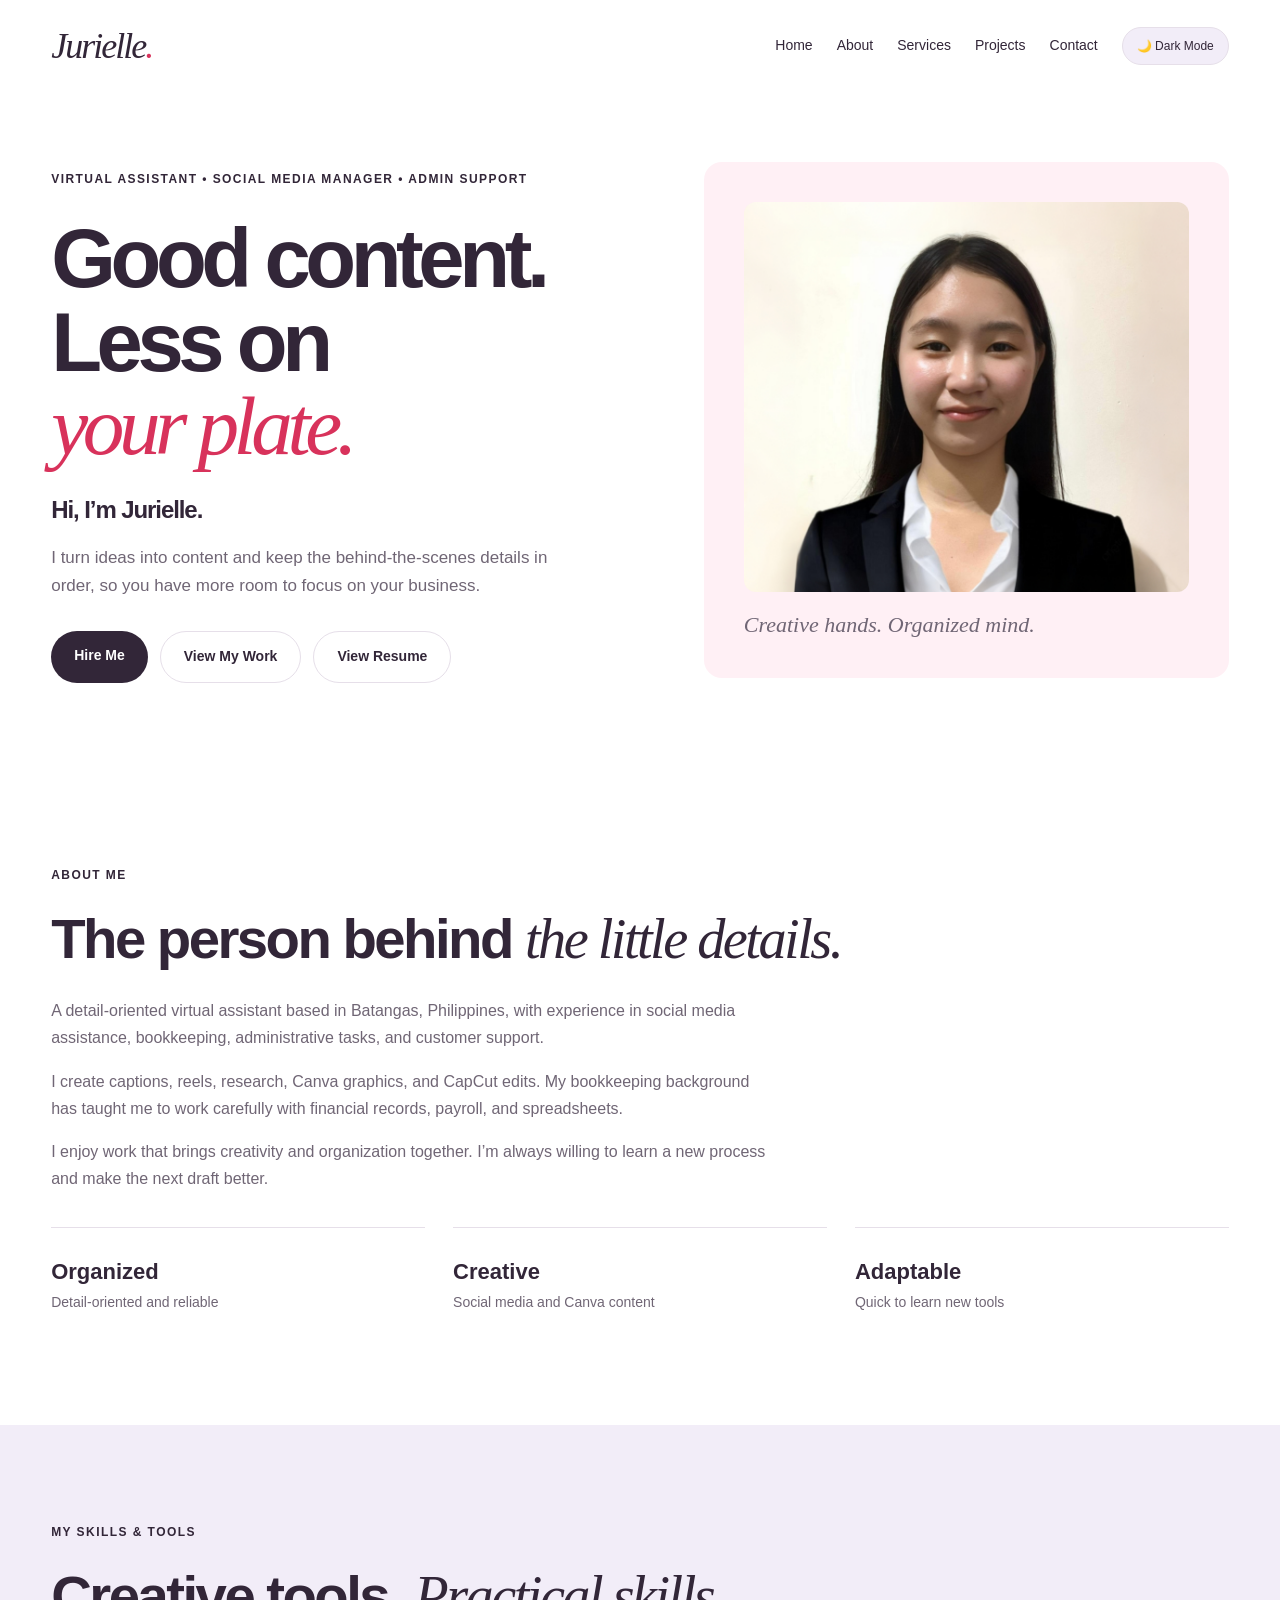
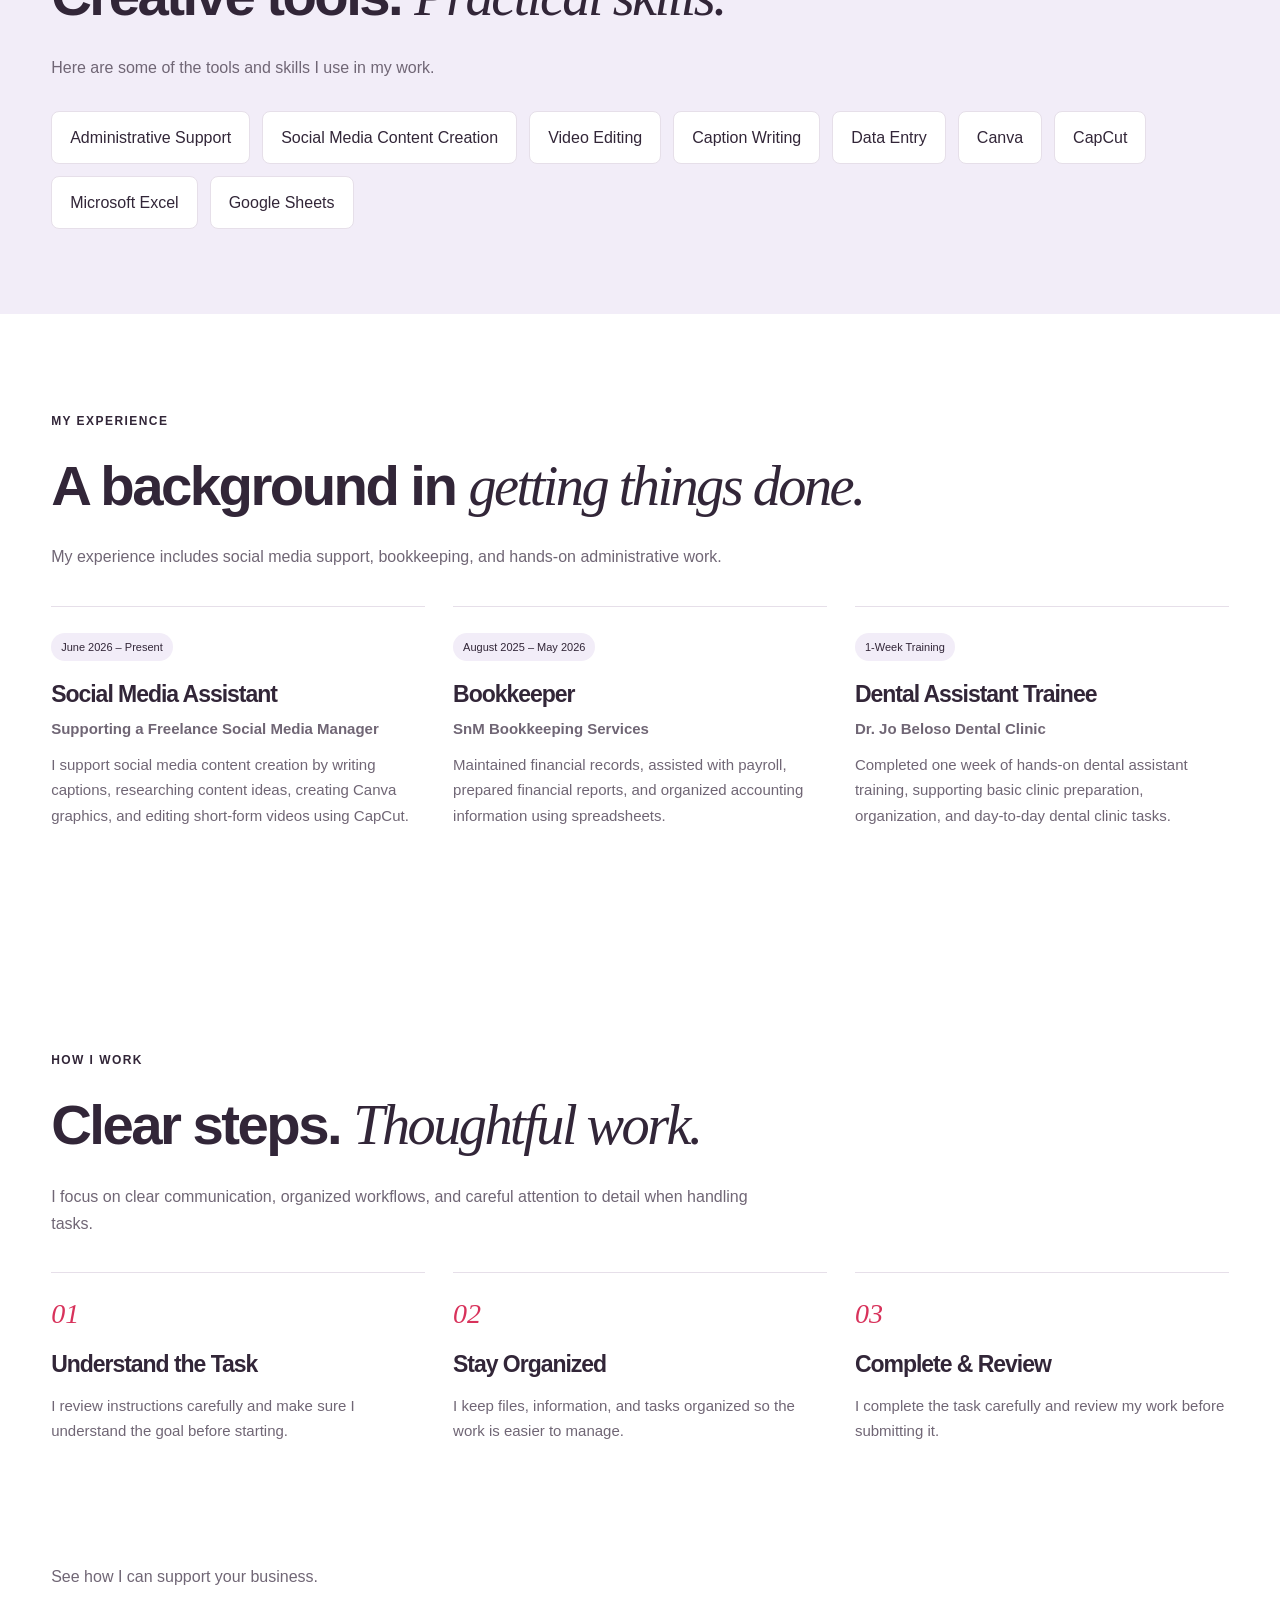
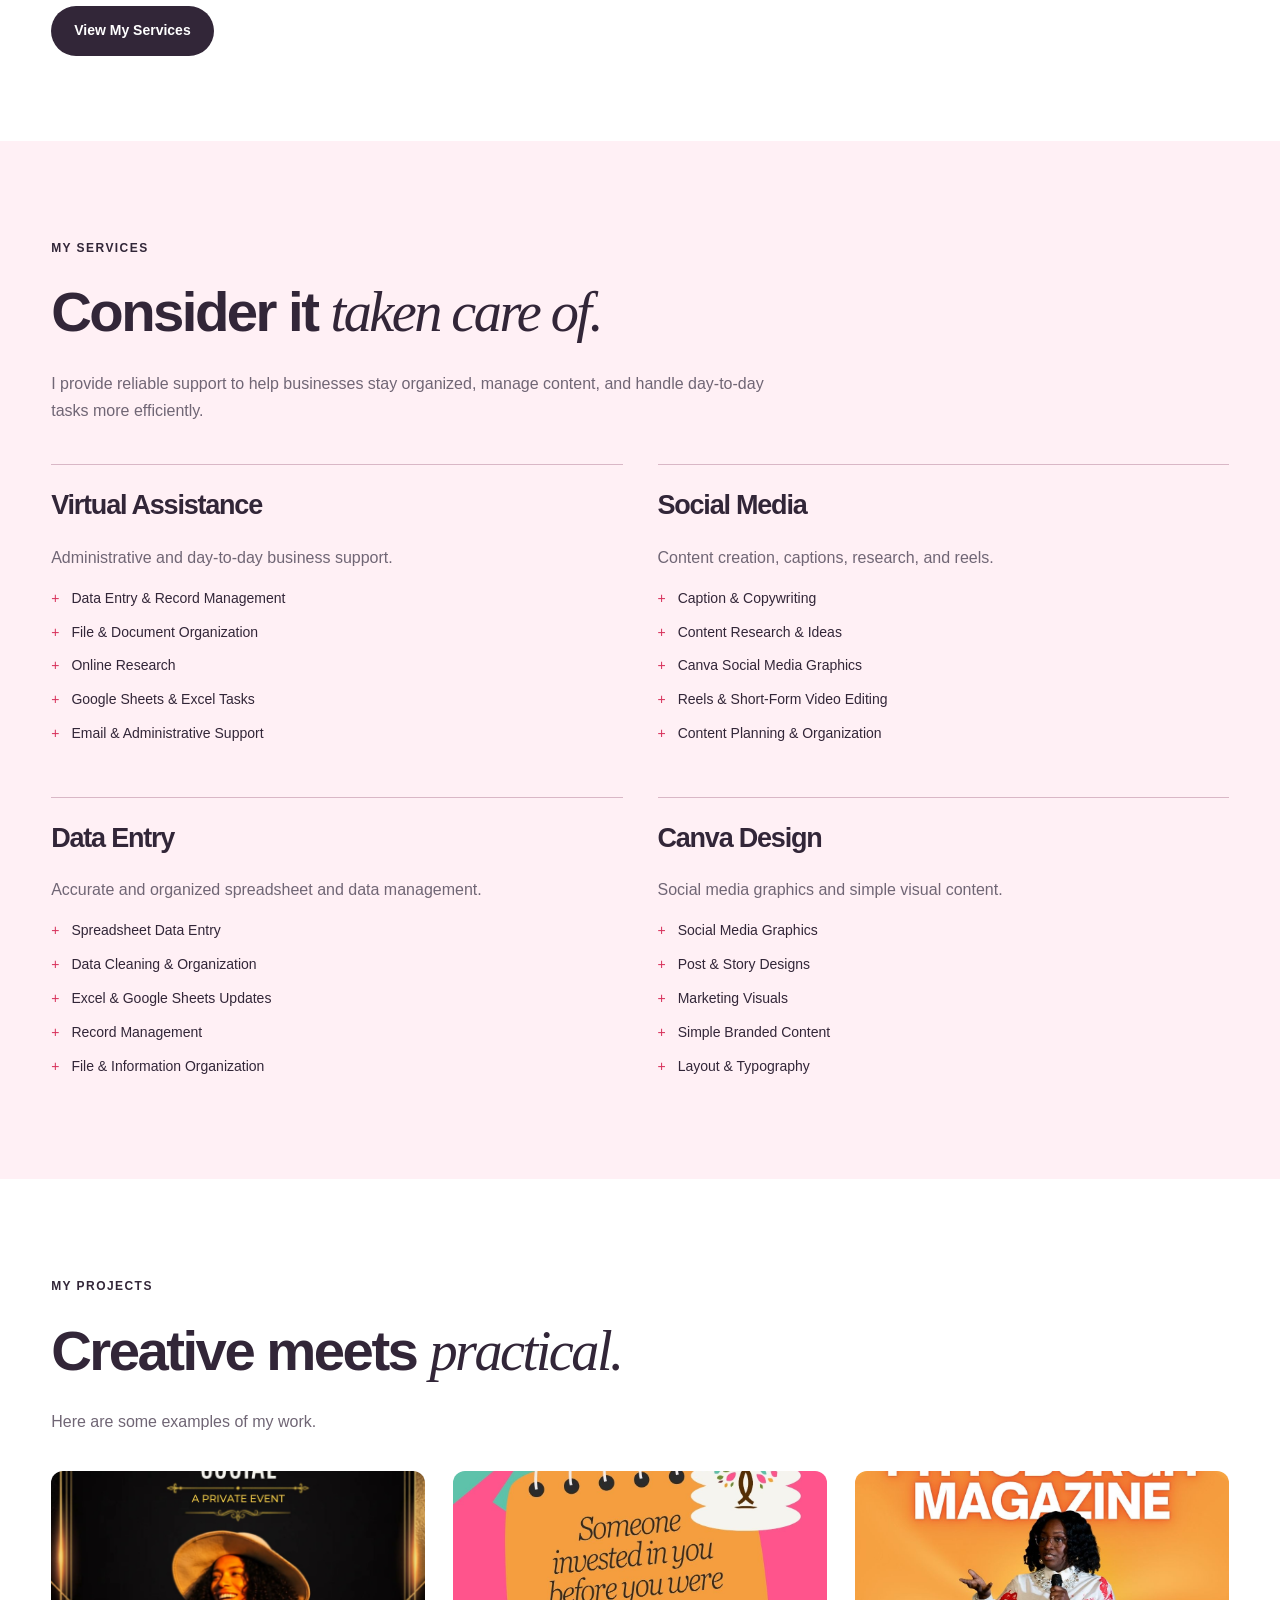
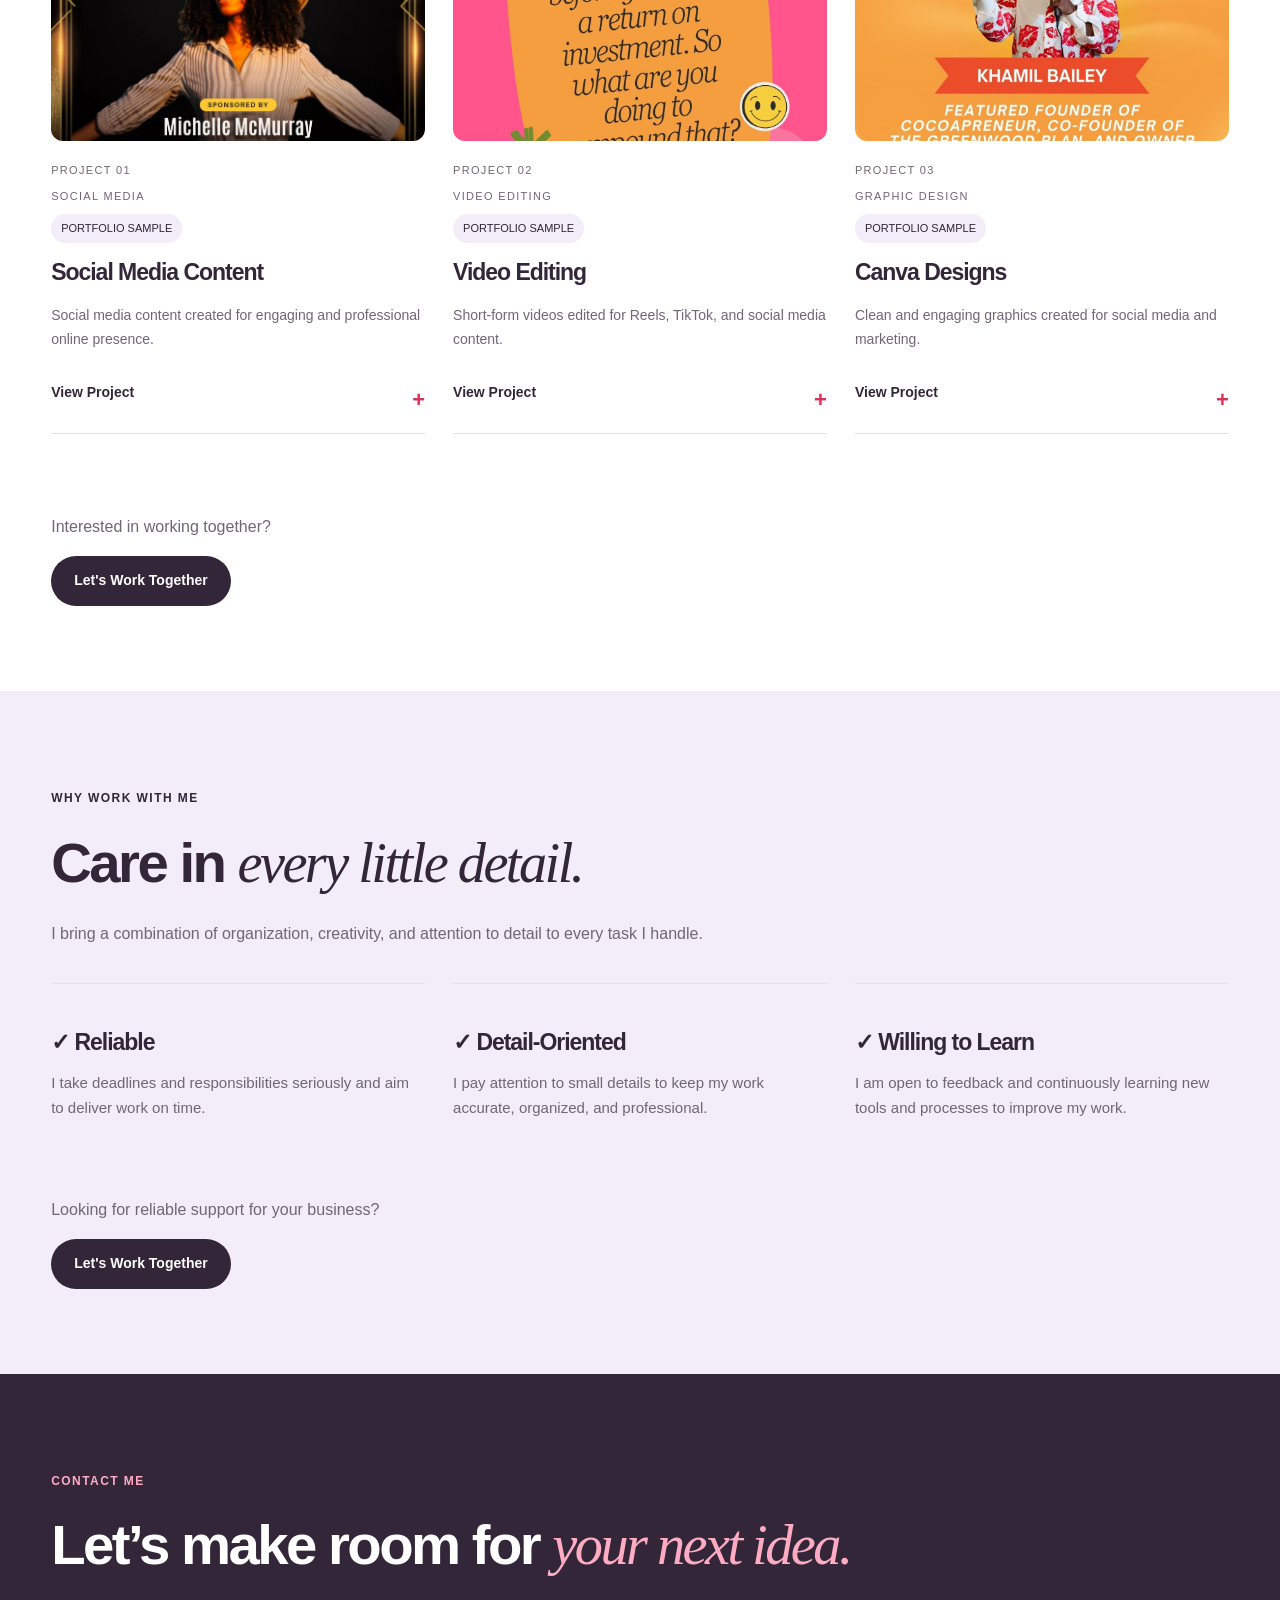
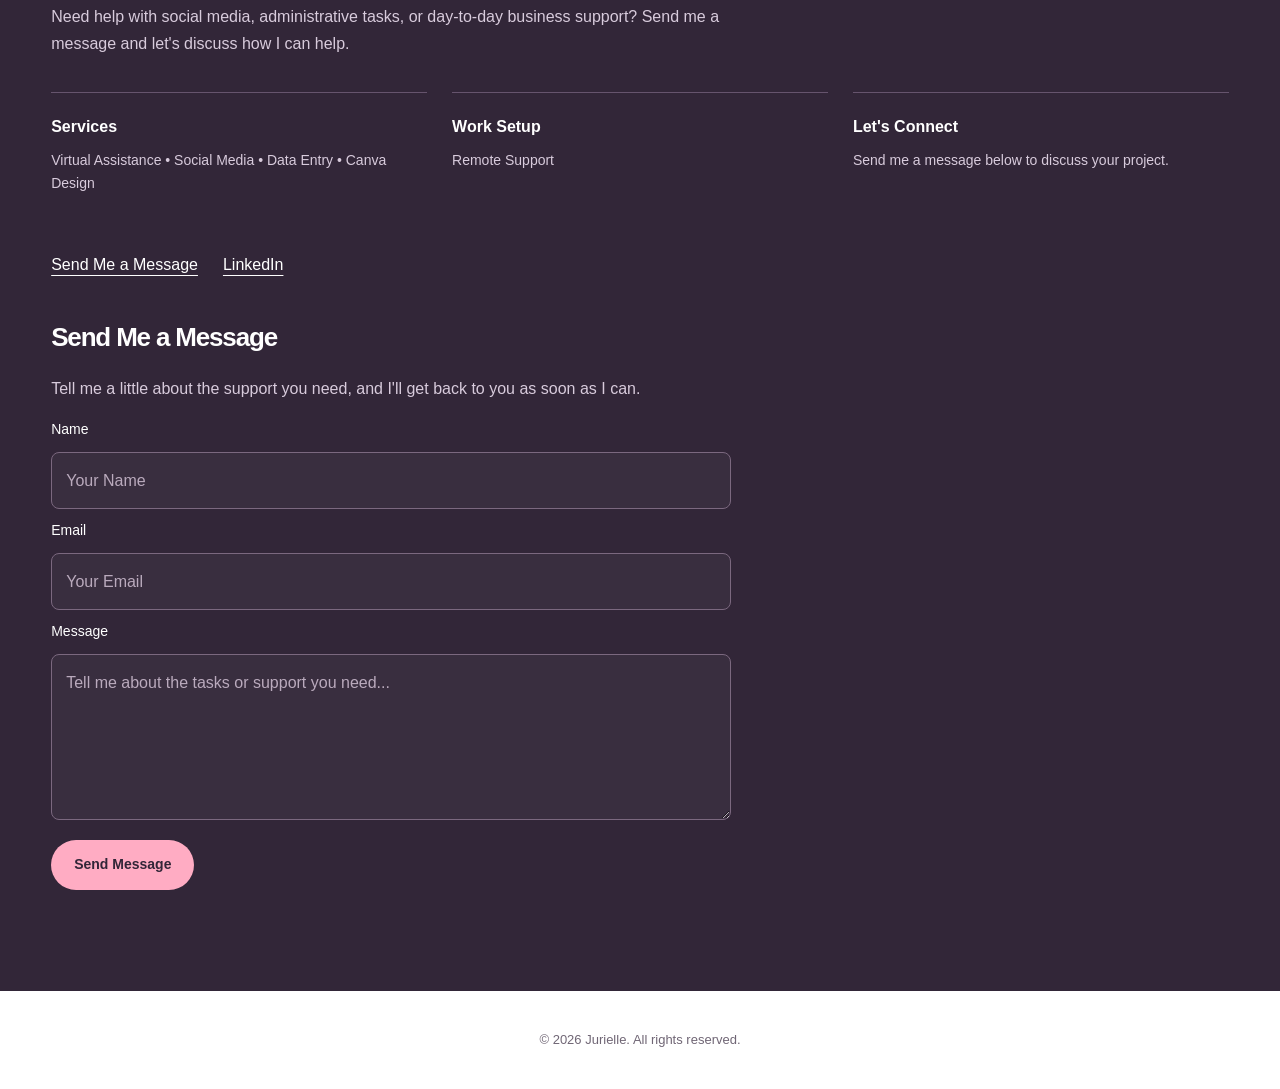
==== commit 445dbcd5: "Update index.html" ====
--- a/index.html
+++ b/index.html
@@ -61,7 +61,7 @@
 </div>
 
     </div>
-<div class="hero-photo-card"><img src="image/myphoto.jpg" alt="Jurielle Tacla"><p>Creative hands. Organized mind.</p></div>
+<div class="hero-photo-card"><img src="myphoto.jpg" alt="Jurielle Tacla"><p>Creative hands. Organized mind.</p></div>
 </div>
 </section>
 
@@ -322,7 +322,7 @@
 
         <div class="project-card">
 
-    <img src="projects/social-media.jpg"
+    <img src="social-media.jpg"
          alt="Social Media Content Project">
         
          <span class="project-number">PROJECT 01</span>
@@ -360,7 +360,7 @@
     <button
     class="project-button"
     onclick="openProject(
-        'projects/social-media.jpg',
+        'social-media.jpg',
         'Social Media Content',
         'A social media design created for engaging and professional online content.'
     )">
@@ -371,7 +371,7 @@
 
         <div class="project-card">
 
-    <img src="projects/video-editing.jpg"
+    <img src="video-editing.jpg"
           alt="Video Editing Project">
 
           <span class="project-number">PROJECT 02</span>
@@ -408,7 +408,7 @@
     <button
     class="project-button"
     onclick="openVideoProject(
-        'videos/salesperson_editing.mp4',
+        'salesperson_editing.mp4',
         'Video Editing',
         'Short-form video edited for social media with captions, pacing, and transitions.'
     )">
@@ -419,7 +419,7 @@
 
         <div class="project-card">
 
-    <img src="projects/canva-design.jpg"
+    <img src="canva-design.jpg"
          alt="Canva Design Project">
 
          <span class="project-number">PROJECT 03</span>
@@ -458,7 +458,7 @@
     <button
         class="project-button"
         onclick="openProject(
-            'projects/canva-design.jpg',
+            'canva-design.jpg',
             'Canva Designs',
             'Clean and engaging graphics created for social media and marketing.'
         )">
@@ -636,4 +636,4 @@
 <script src="script.js"></script>
 
 </body>
-</html>+</html>
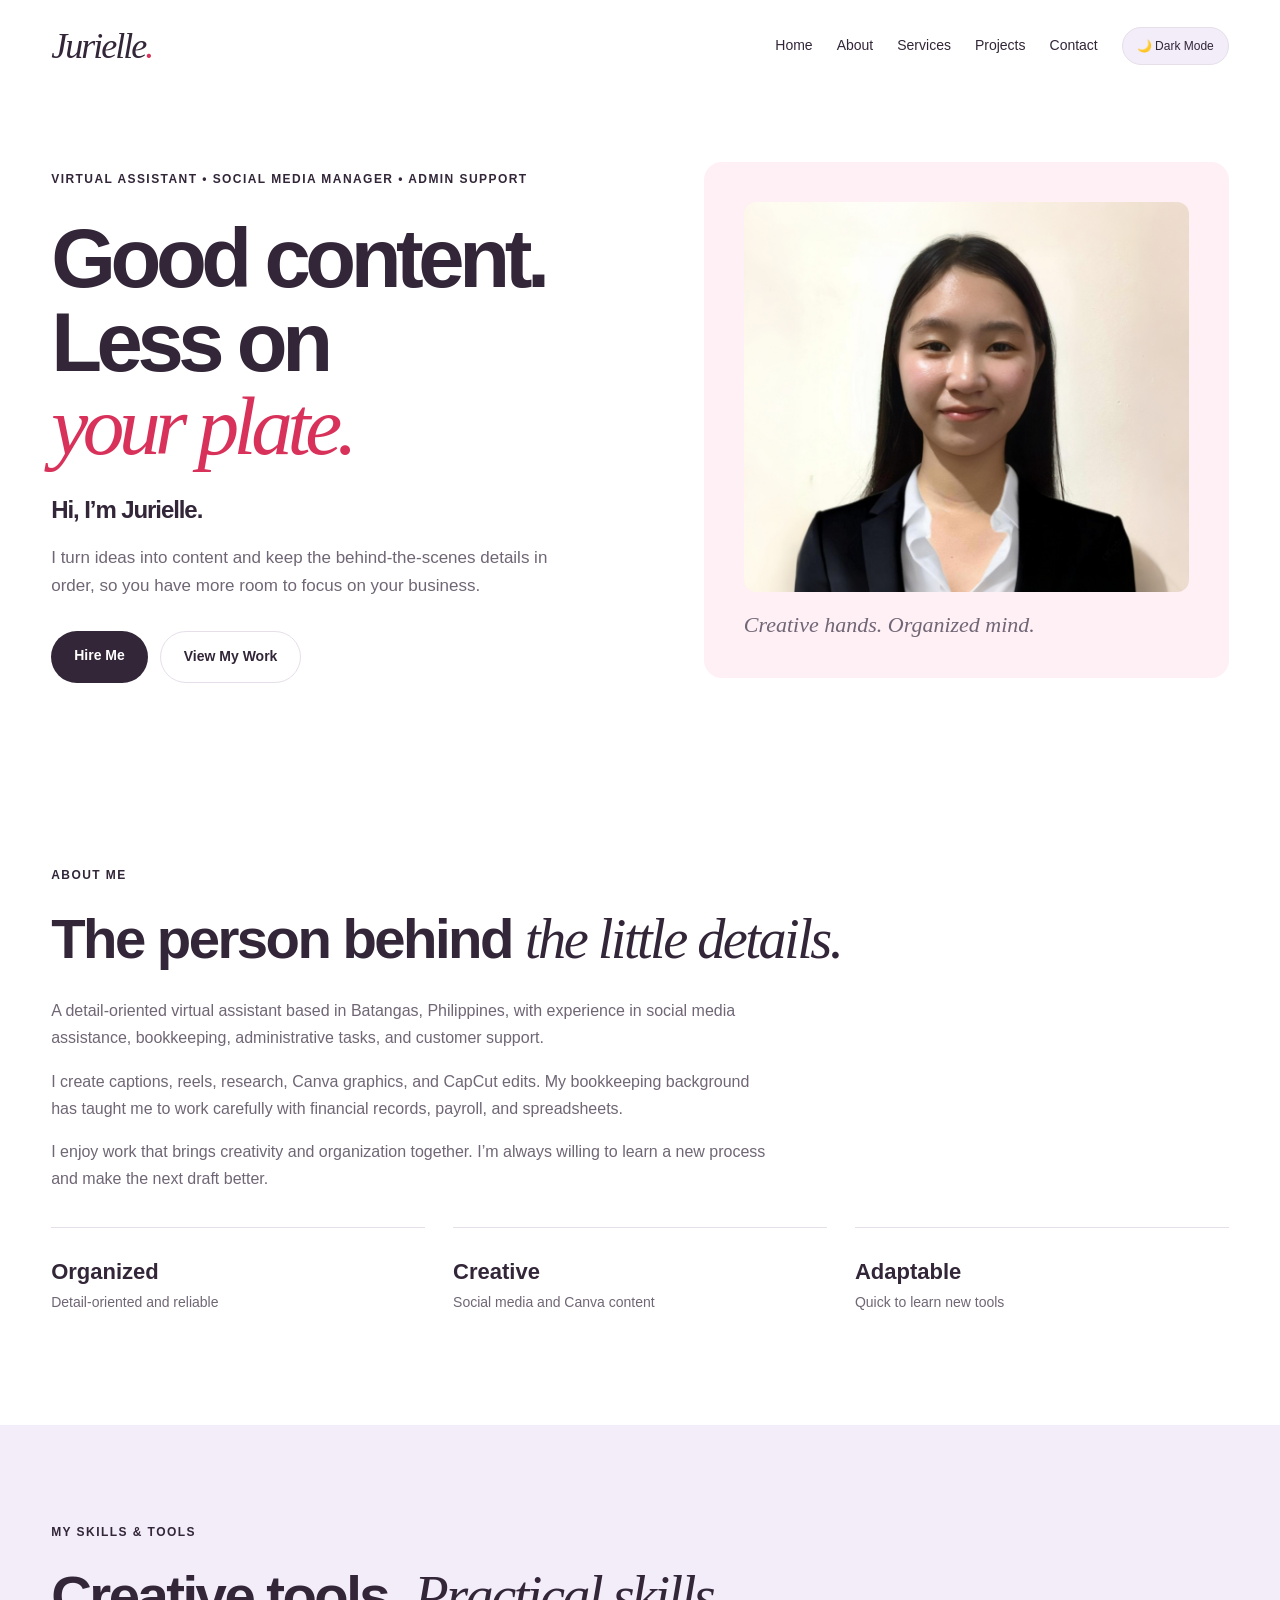
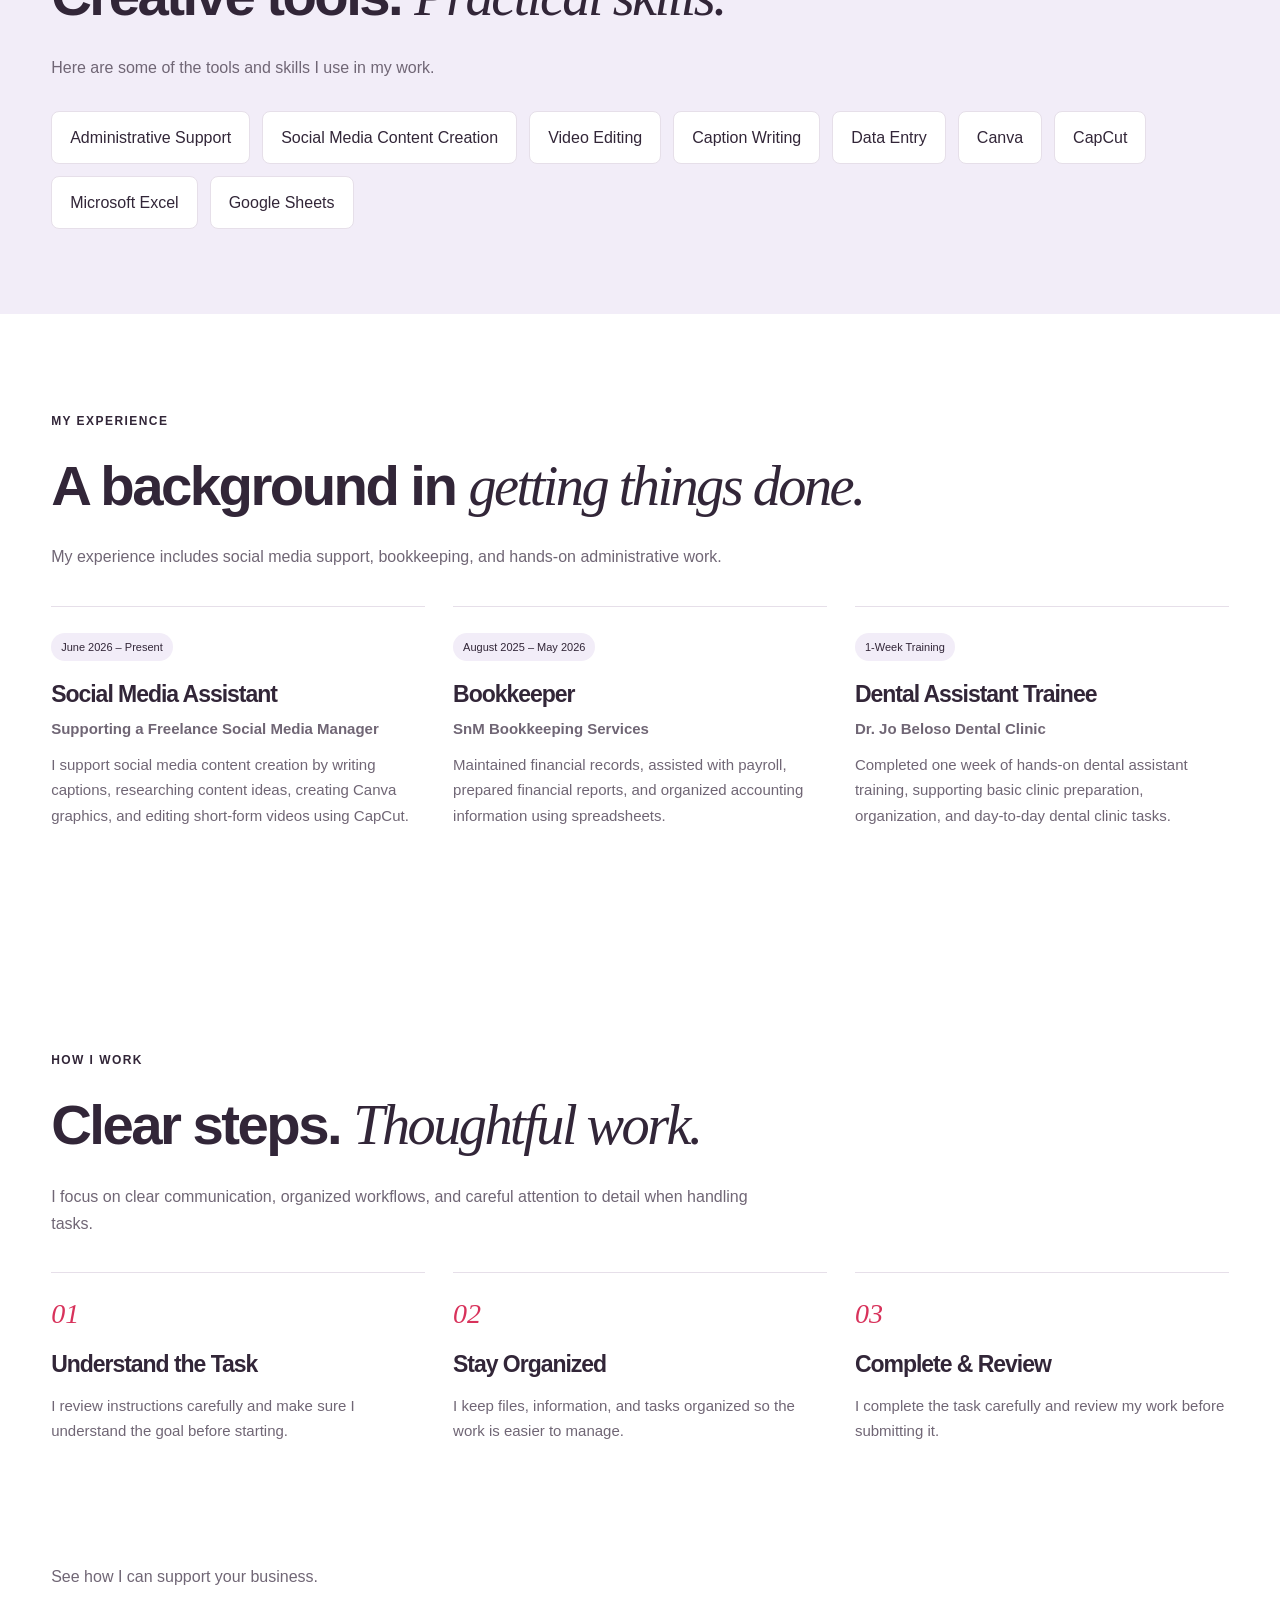
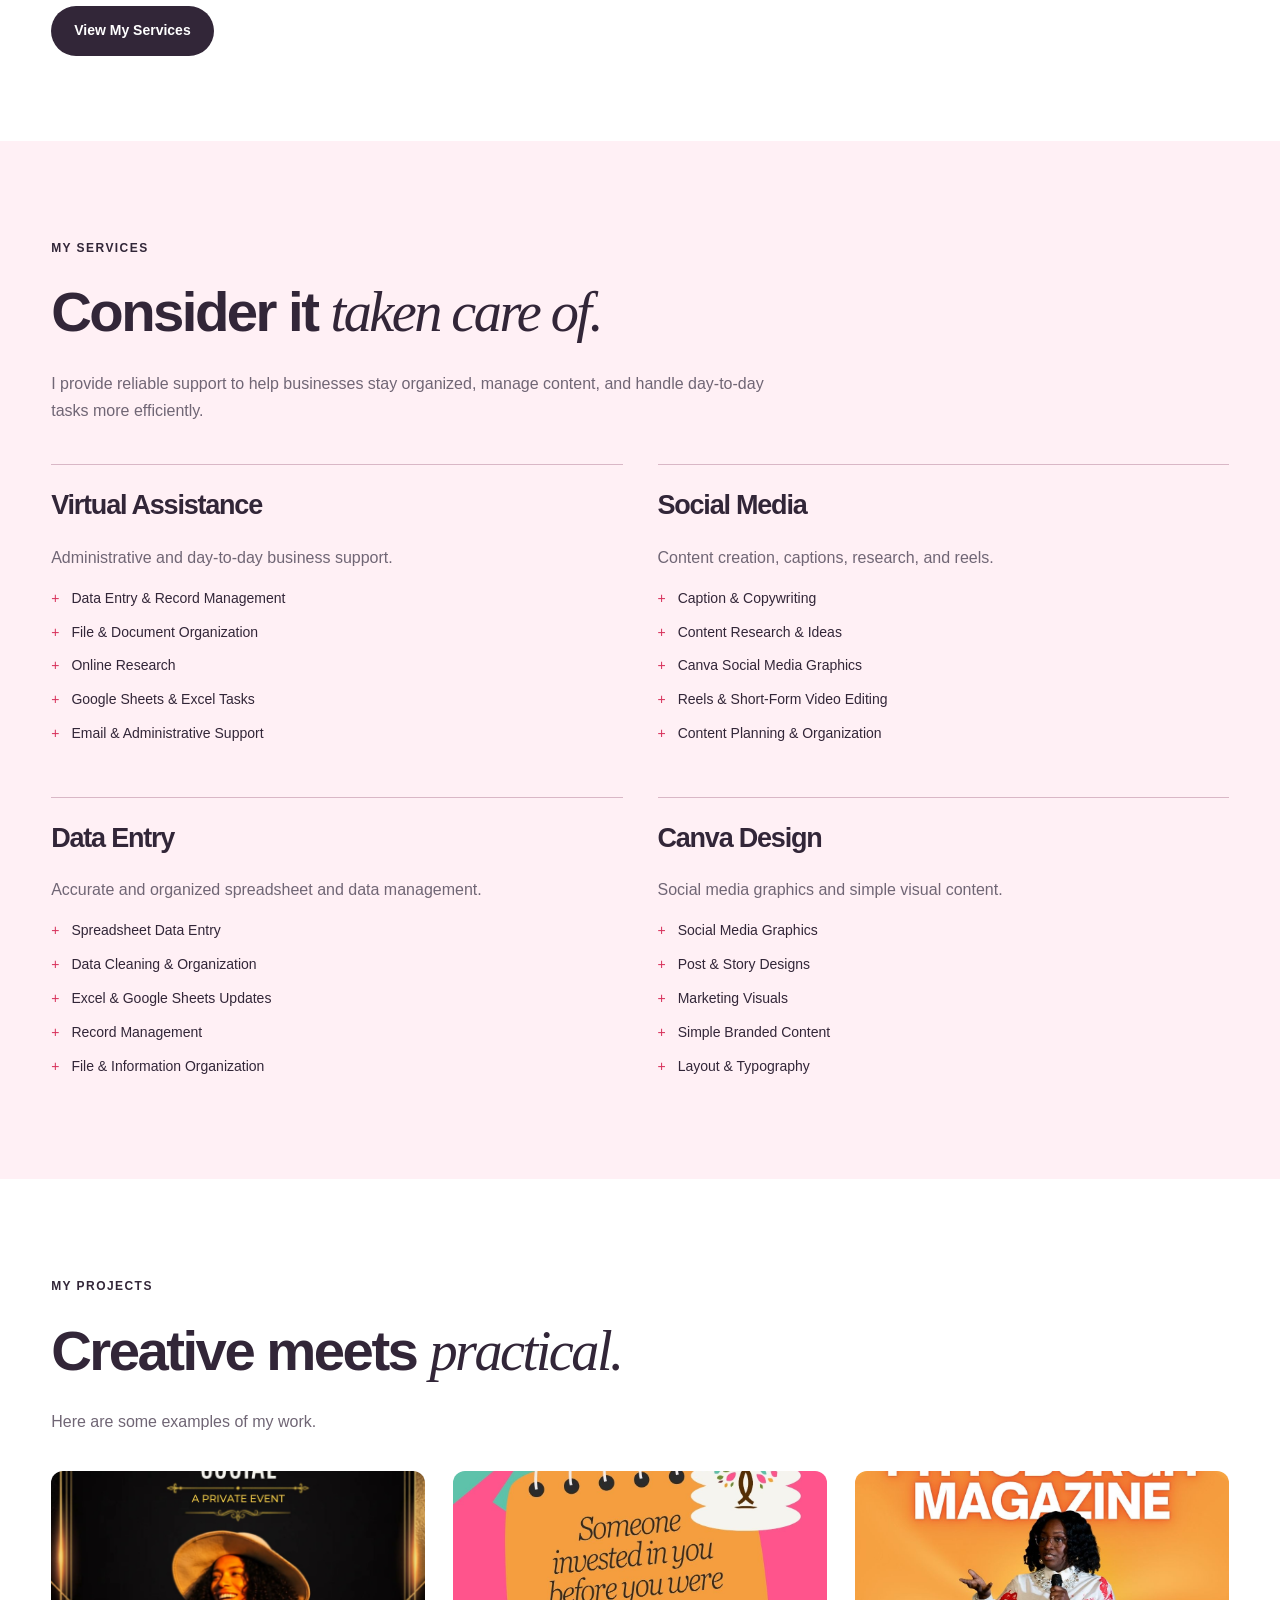
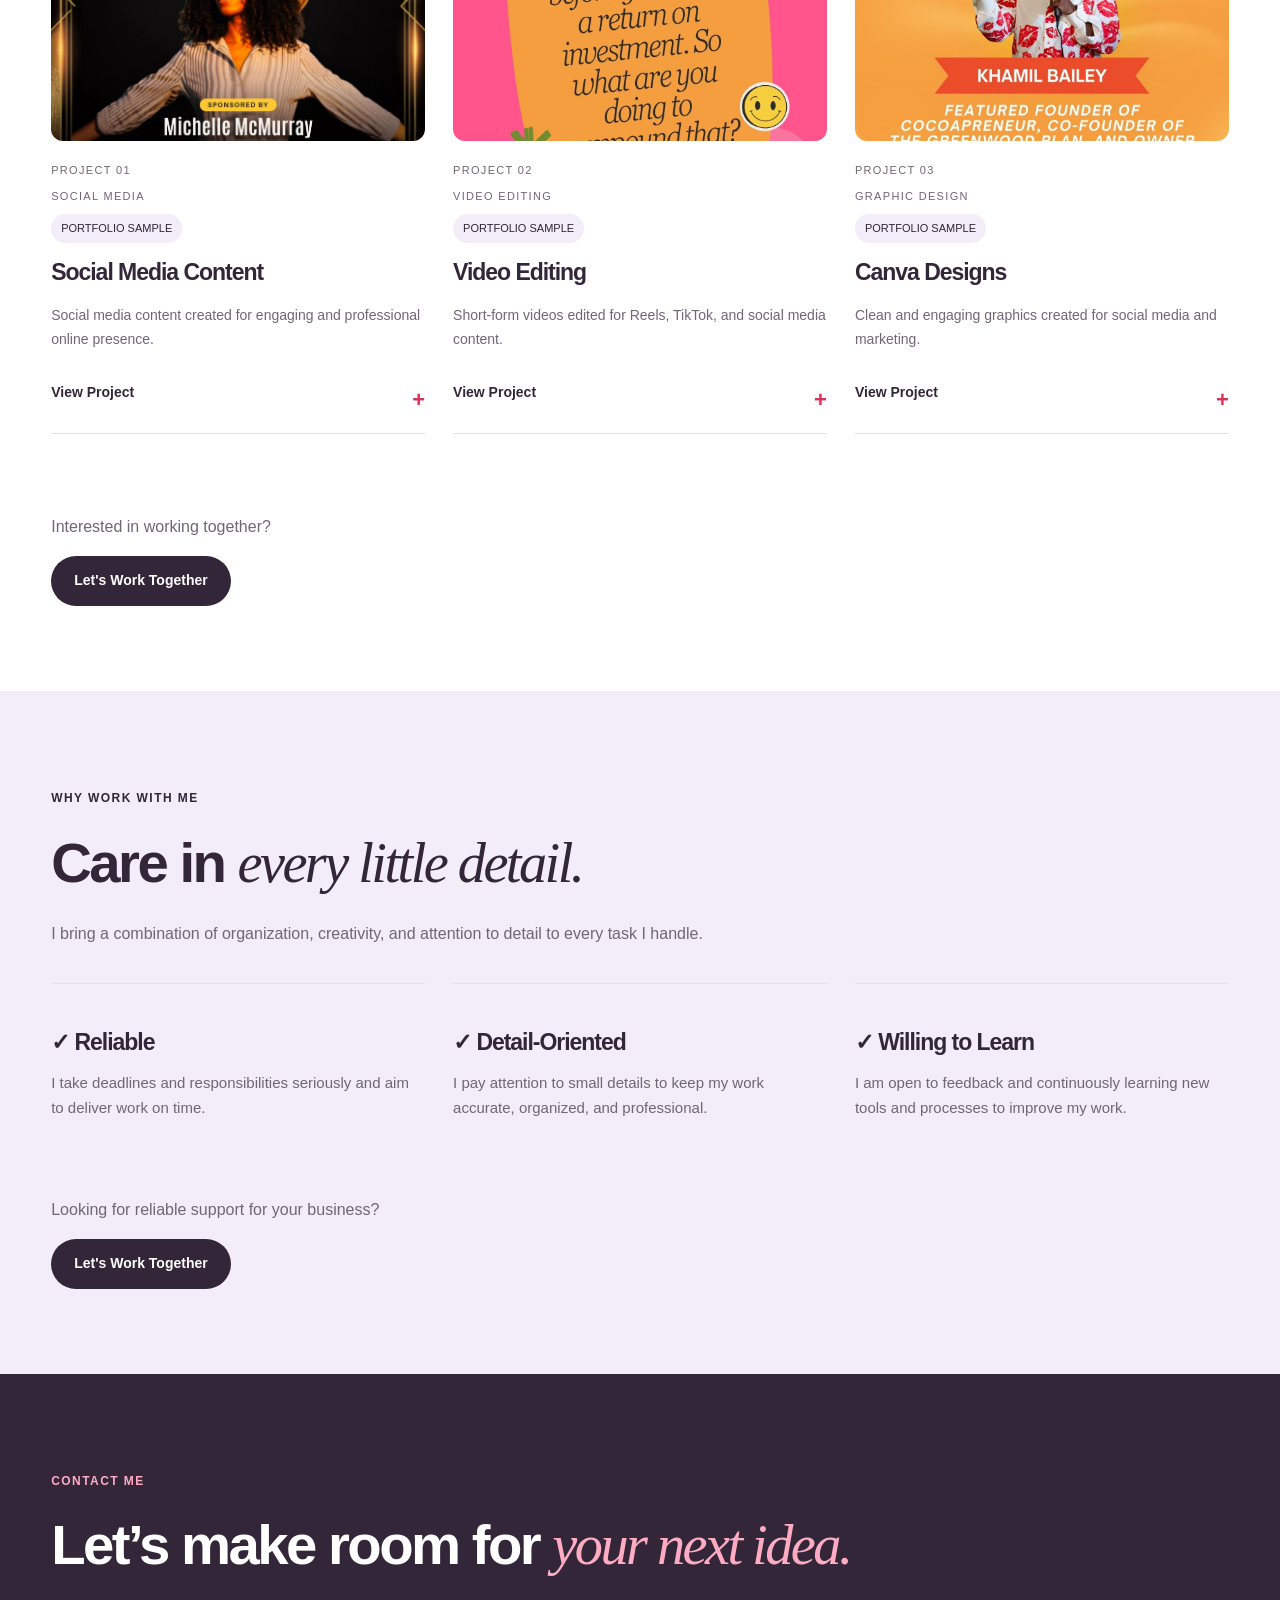
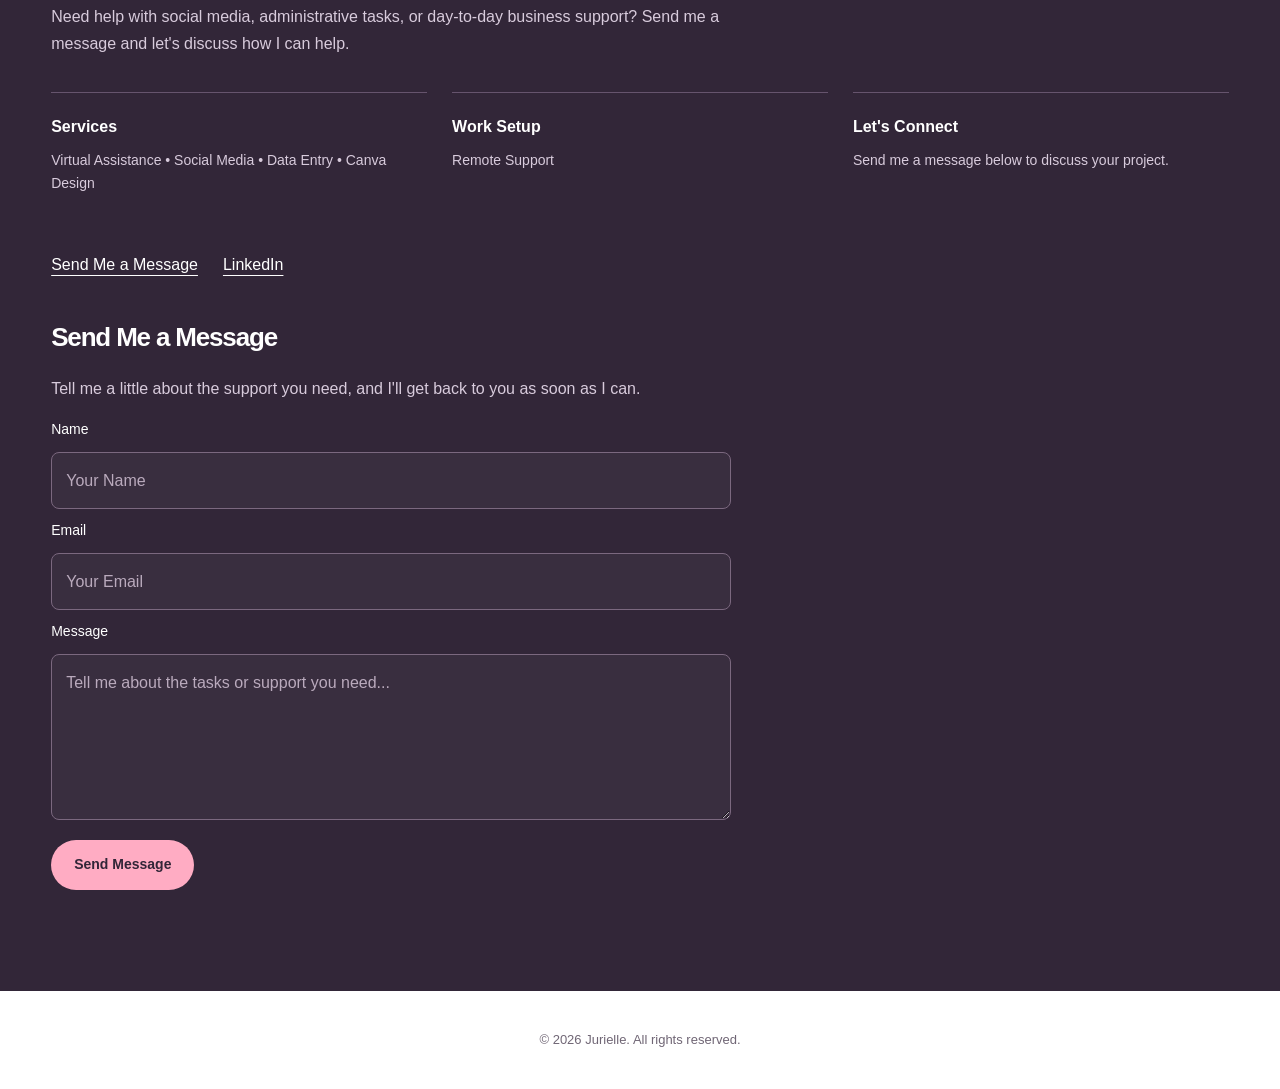
==== commit 27049861: "Update index.html" ====
--- a/index.html
+++ b/index.html
@@ -52,11 +52,13 @@
         <div class="home-buttons">
     <a href="#contact" class="button" id="hireButton">Hire Me</a>
     <a href="#projects" class="button secondary-button">View My Work</a>
+    <!--
     <a href="Jurielle_Tacla_Resume.pdf"
    class="button secondary-button"
    target="_blank" rel="noopener noreferrer">
     View Resume
 </a>
+    -->
 
 </div>
 
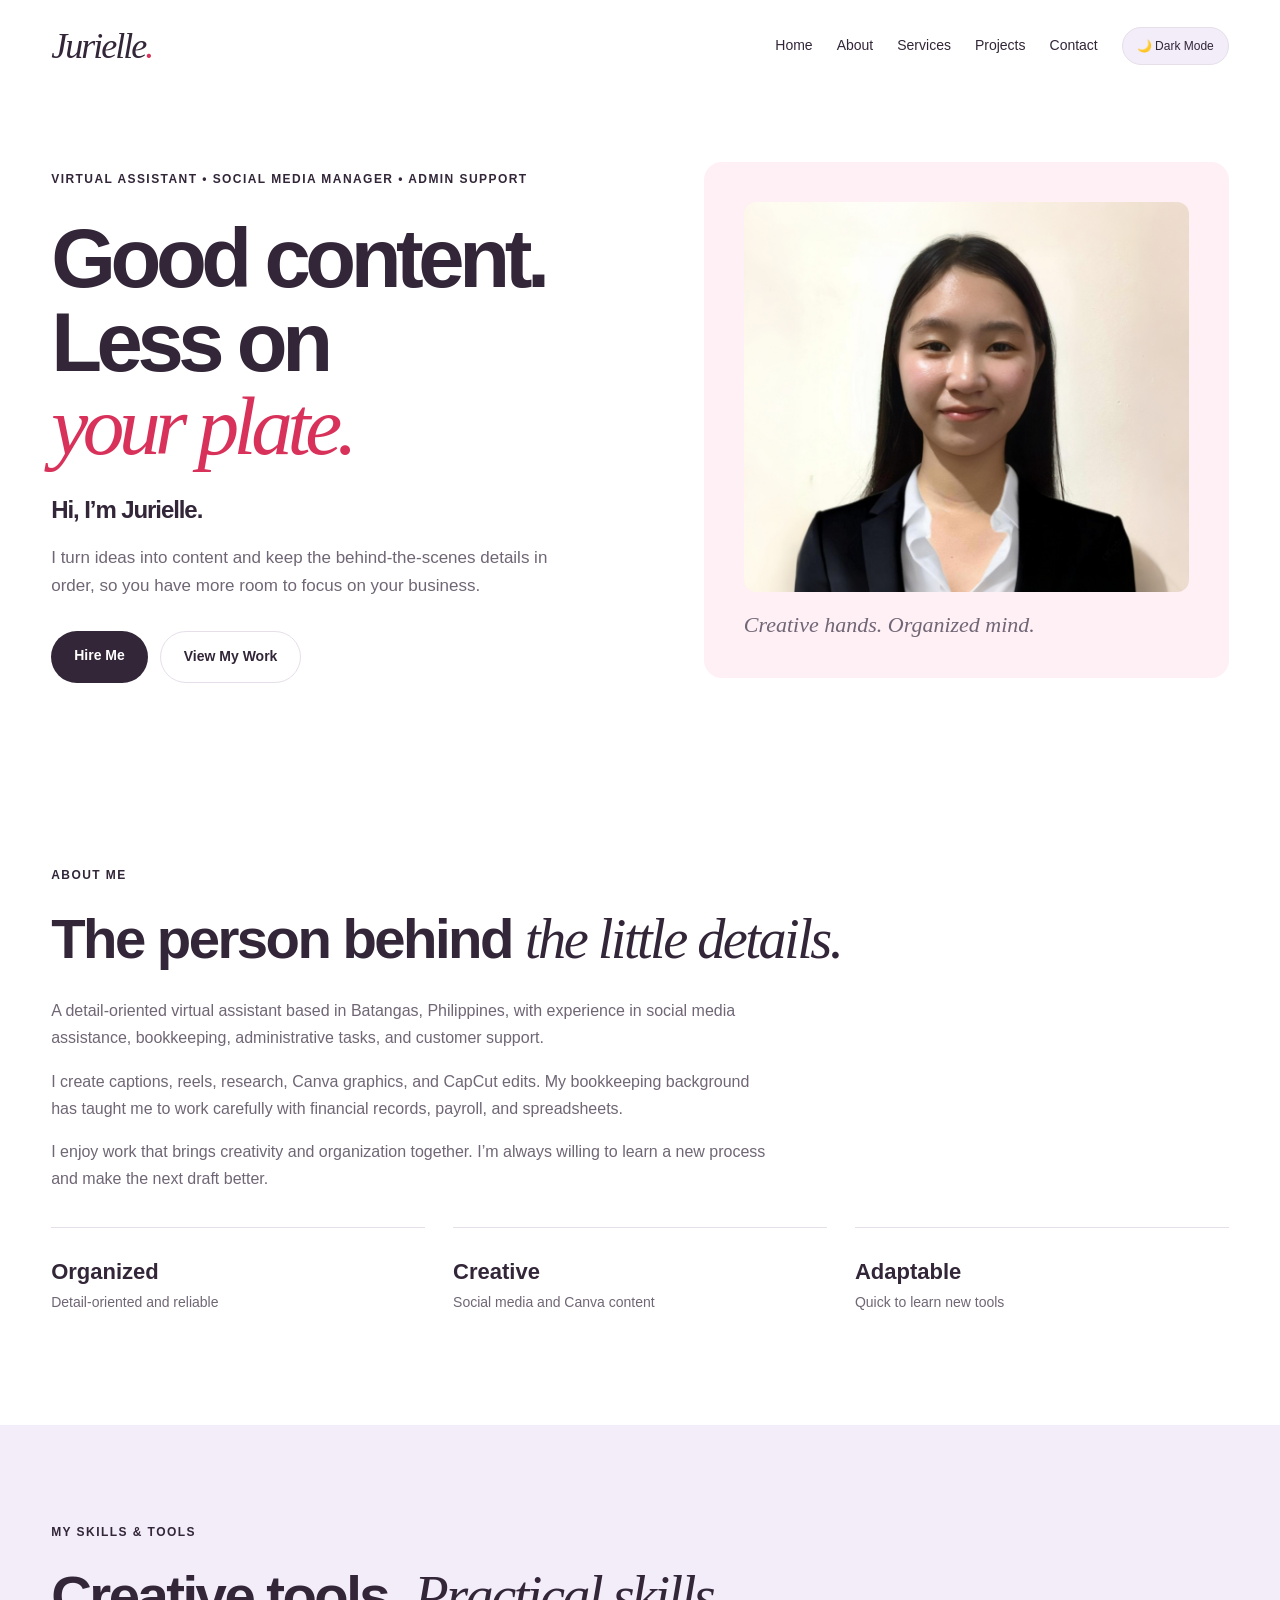
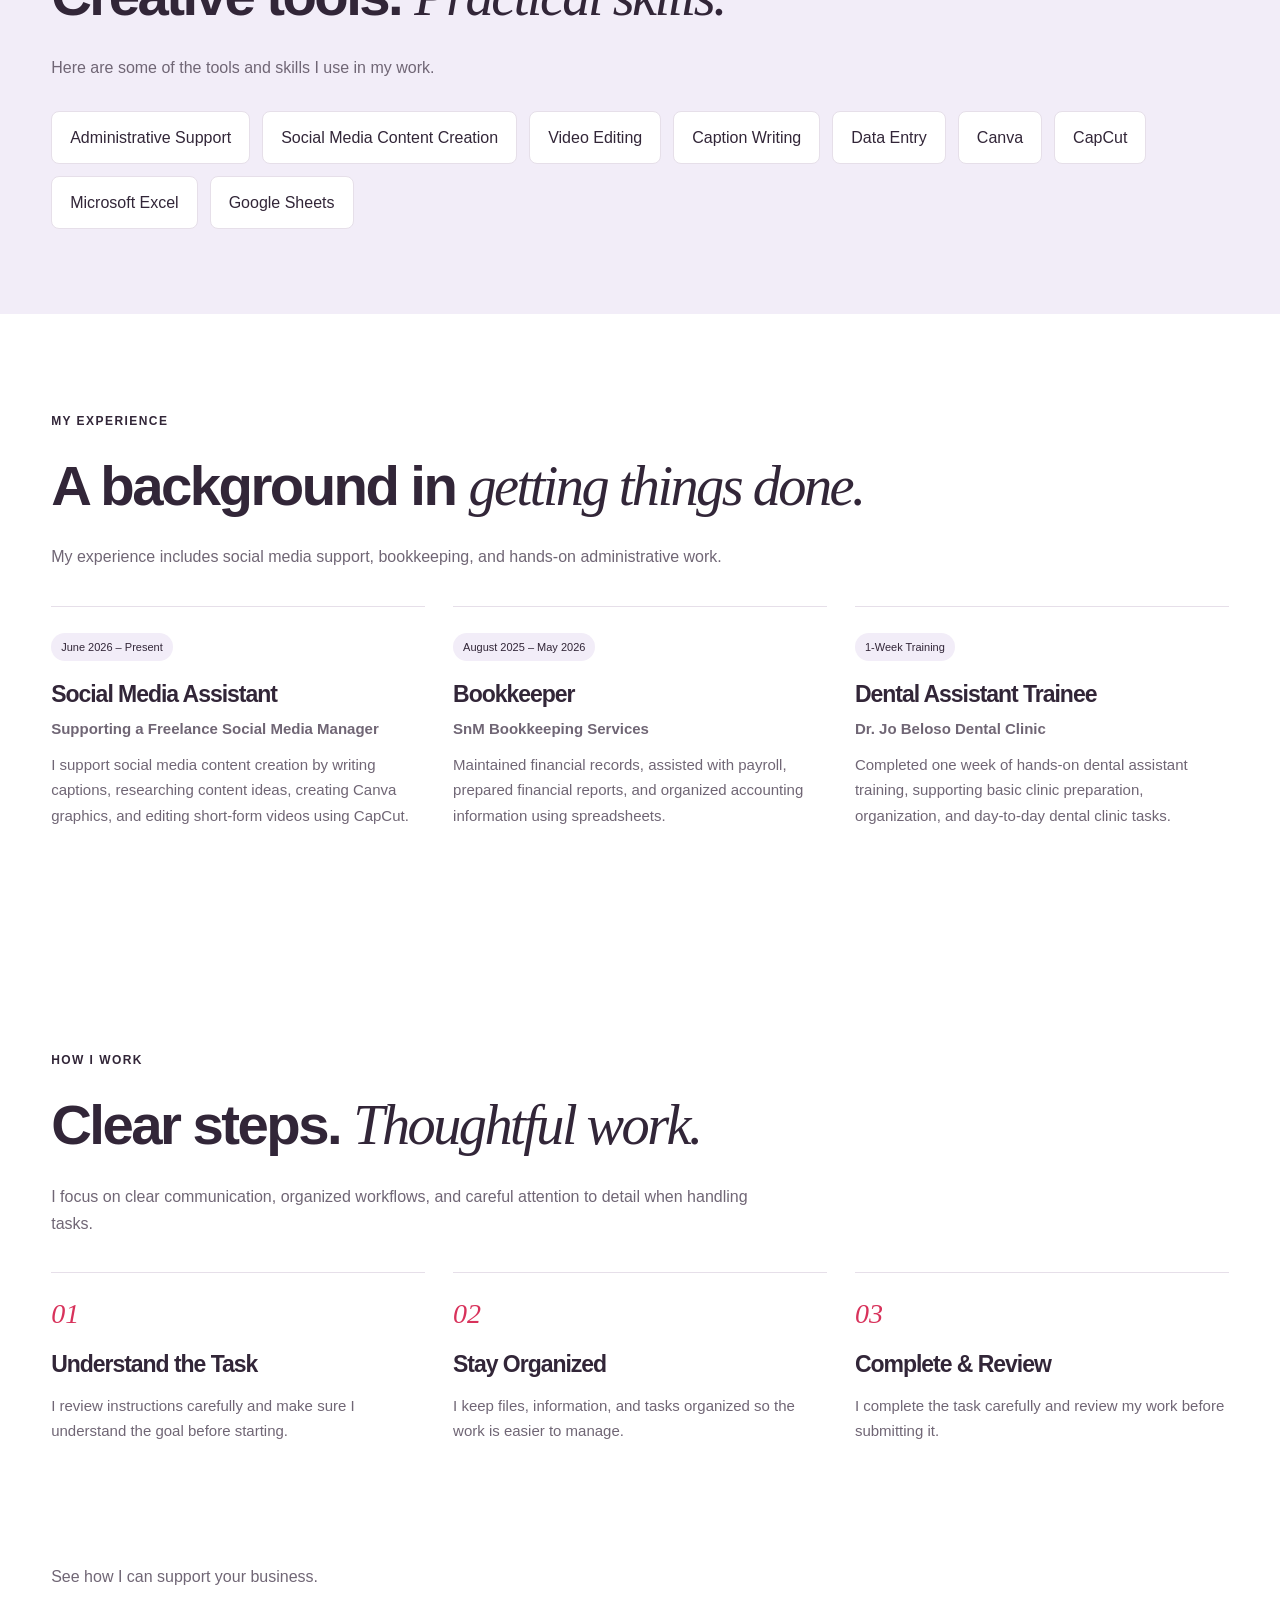
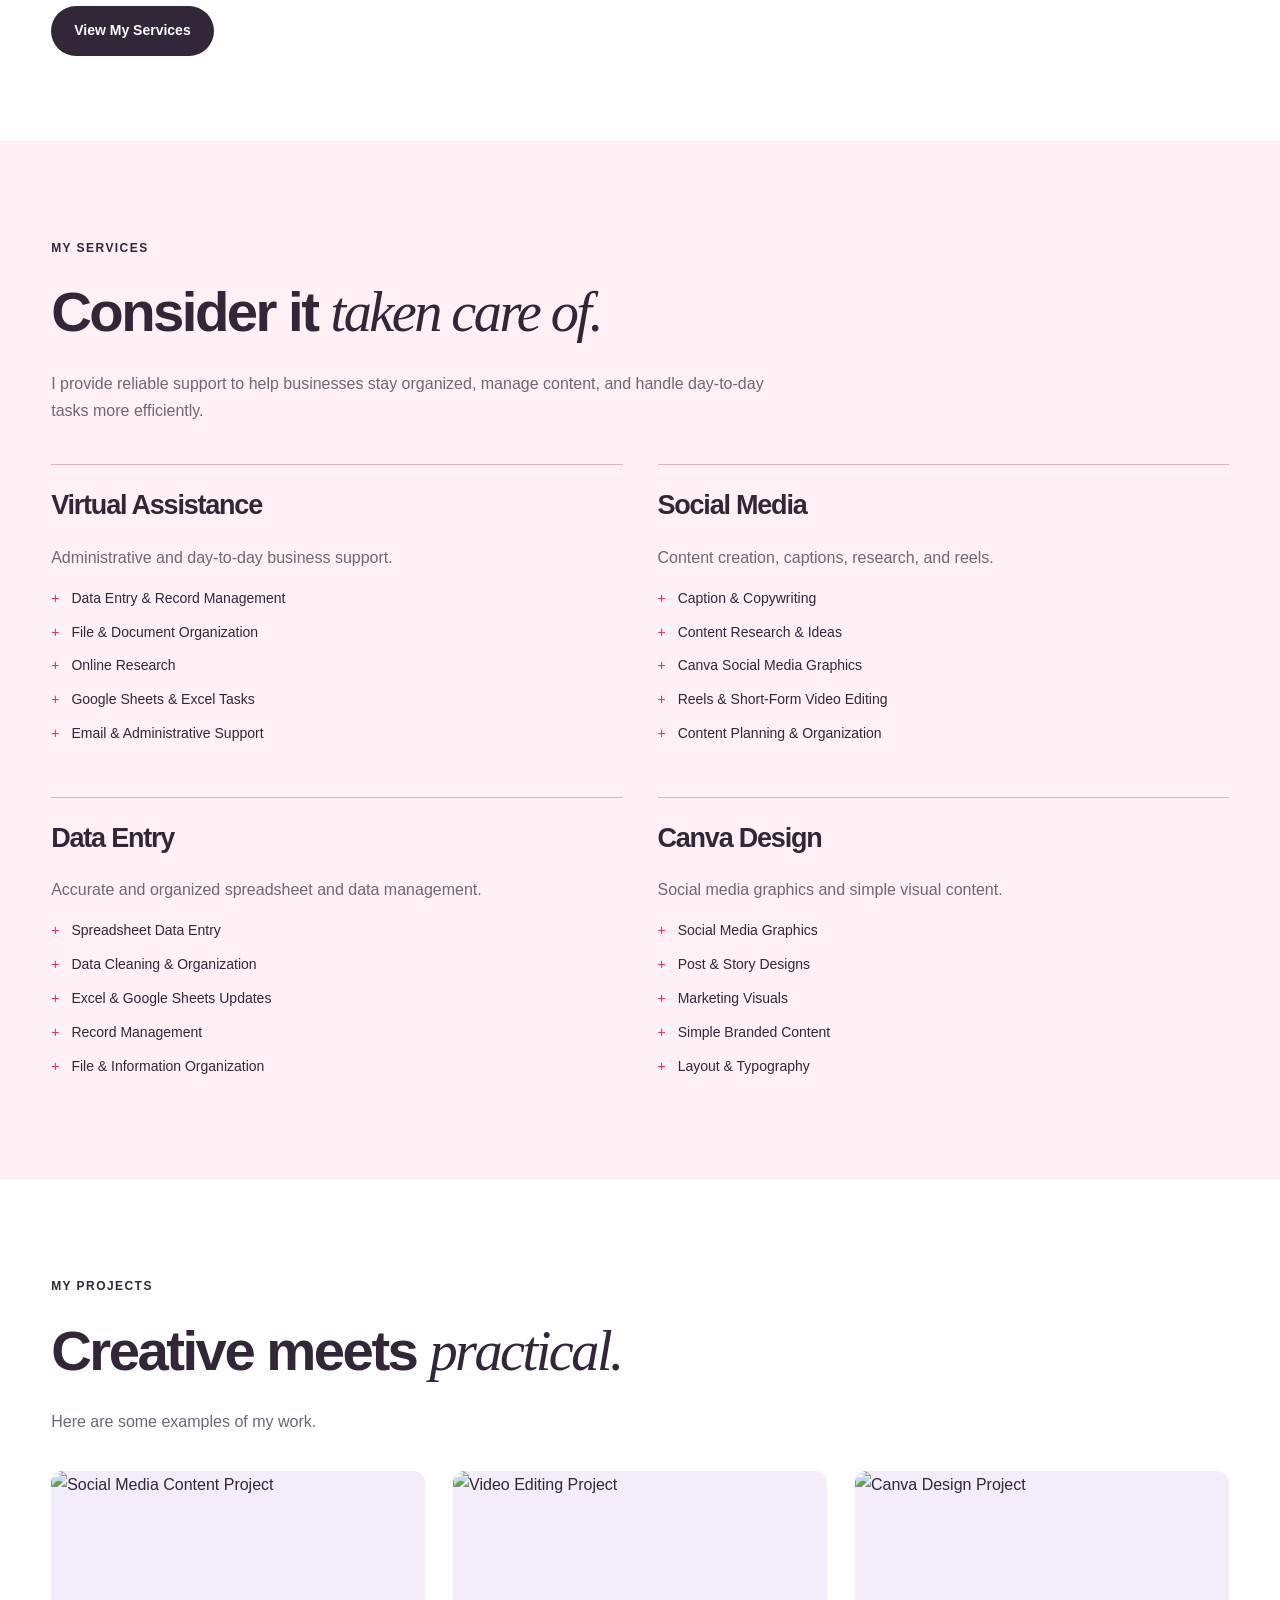
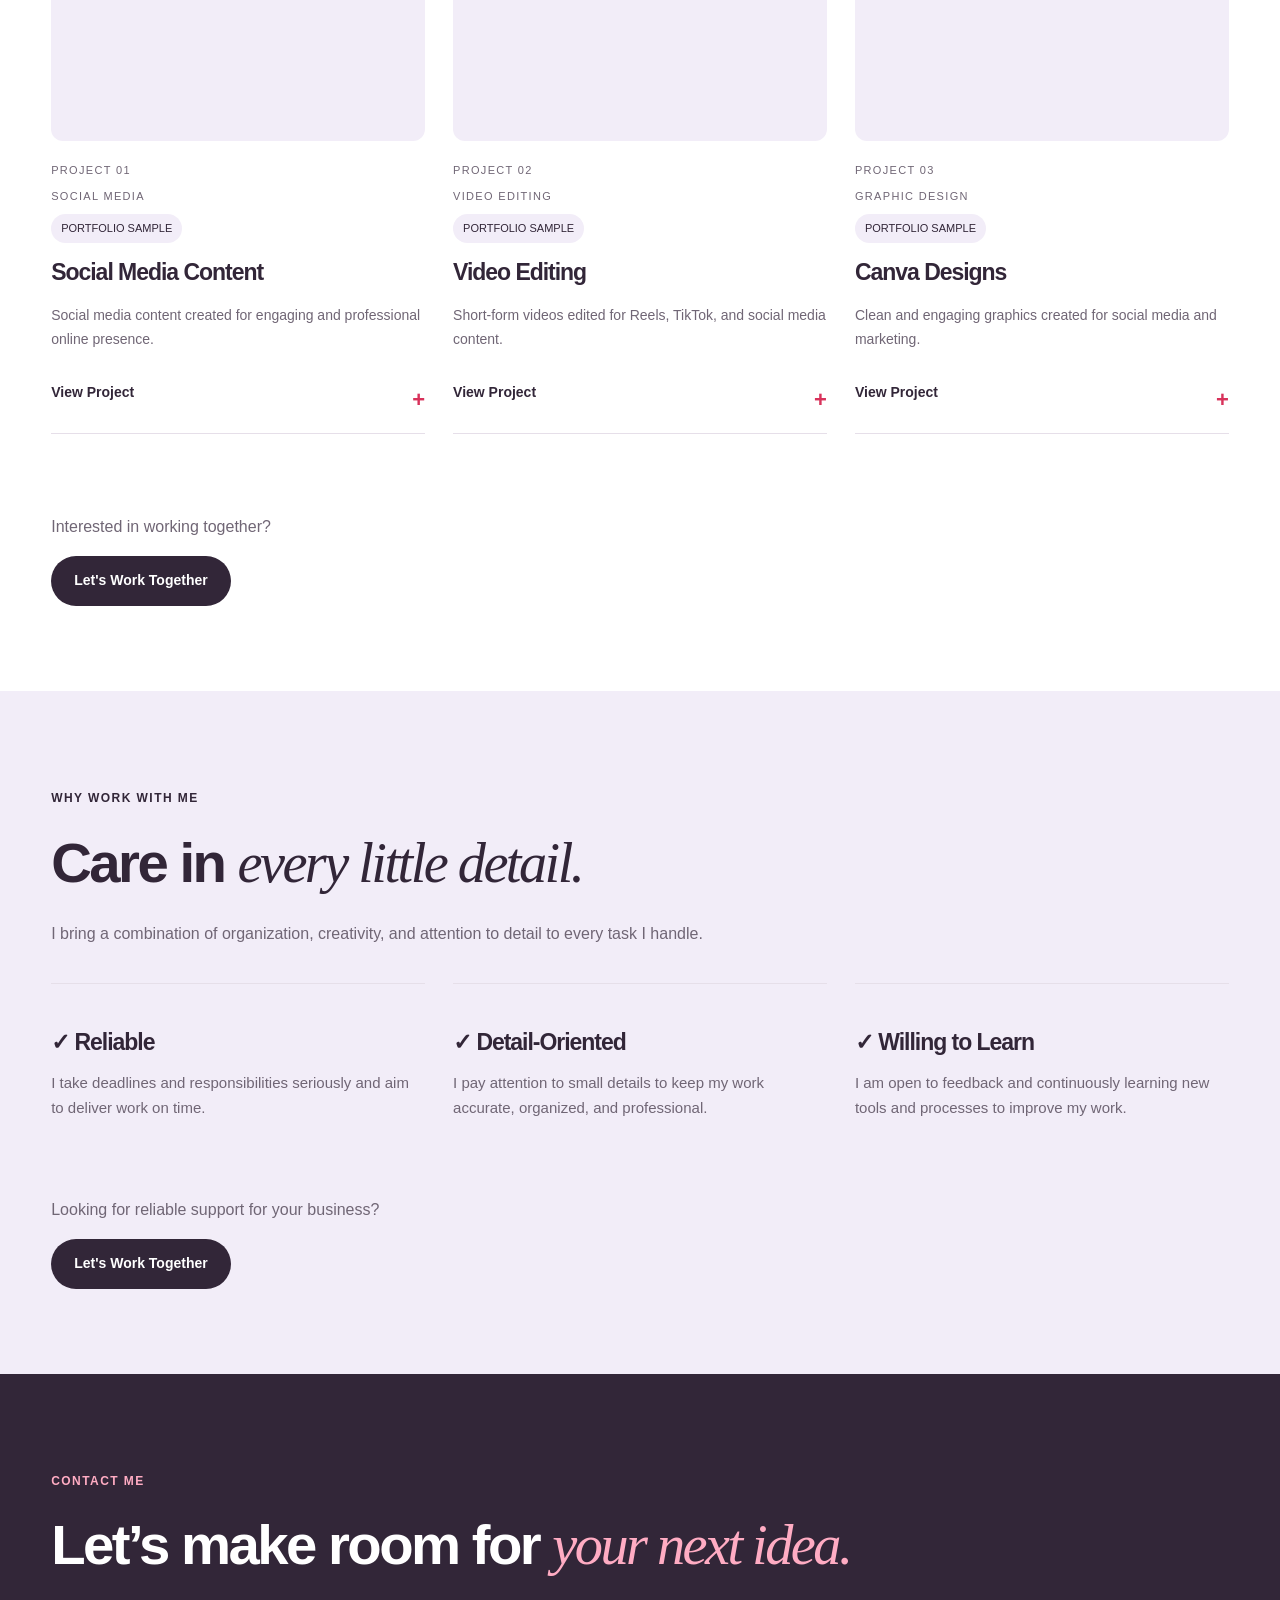
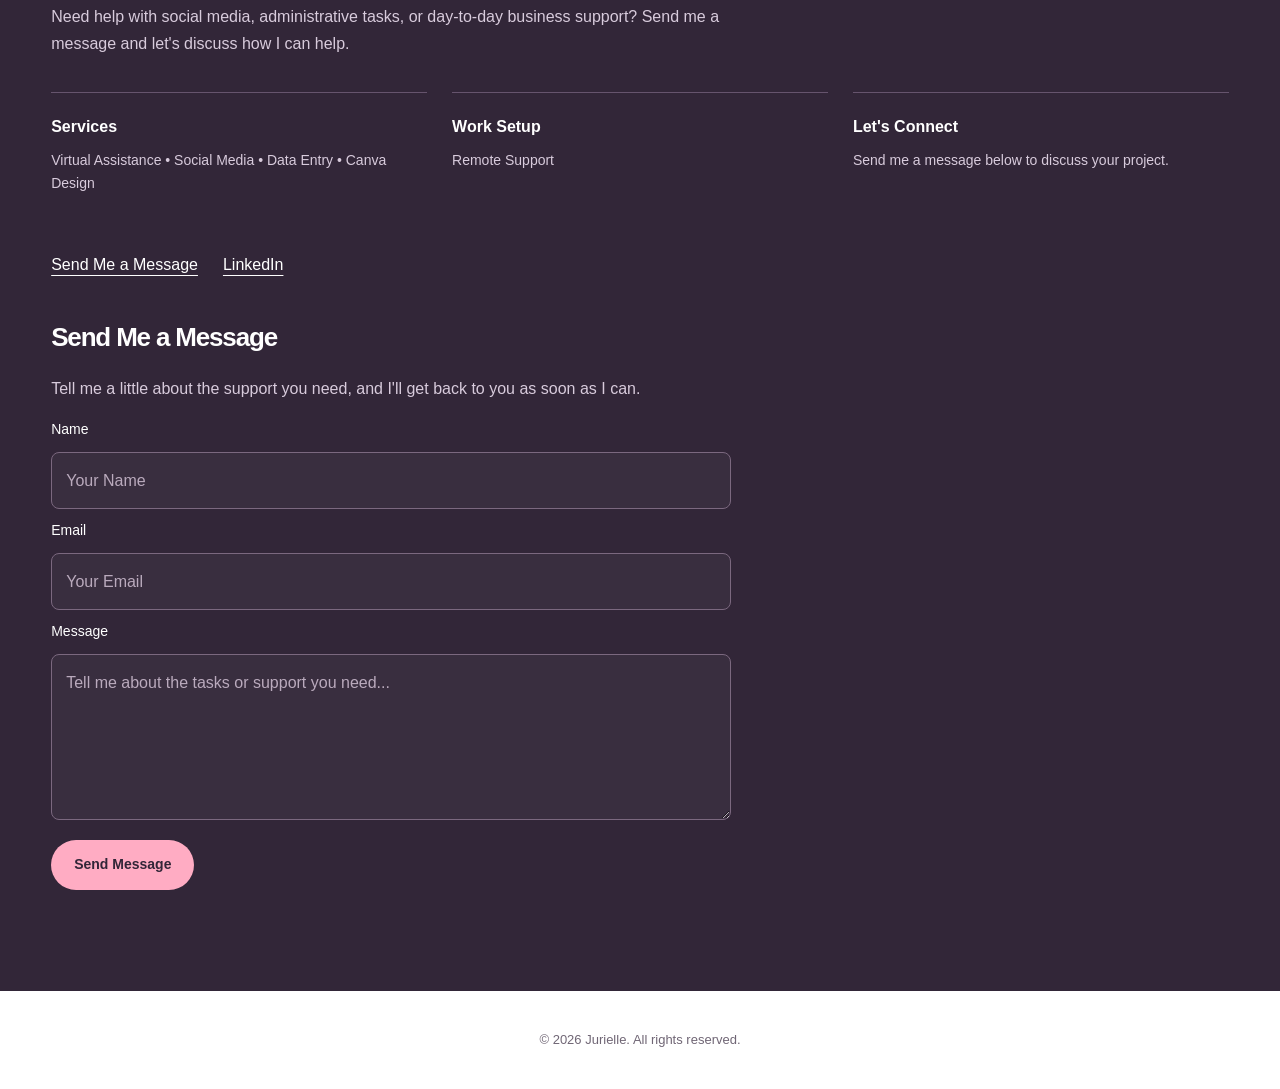
==== commit 1473c261: "Update index.html" ====
--- a/index.html
+++ b/index.html
@@ -324,7 +324,7 @@
 
         <div class="project-card">
 
-    <img src="social-media.jpg"
+    <img src="images/social-media.jpg"
          alt="Social Media Content Project">
         
          <span class="project-number">PROJECT 01</span>
@@ -362,7 +362,7 @@
     <button
     class="project-button"
     onclick="openProject(
-        'social-media.jpg',
+        'images/social-media.jpg',
         'Social Media Content',
         'A social media design created for engaging and professional online content.'
     )">
@@ -373,7 +373,7 @@
 
         <div class="project-card">
 
-    <img src="video-editing.jpg"
+    <img src="project/video-editing.jpg"
           alt="Video Editing Project">
 
           <span class="project-number">PROJECT 02</span>
@@ -410,7 +410,7 @@
     <button
     class="project-button"
     onclick="openVideoProject(
-        'salesperson_editing.mp4',
+        'projects/salesperson_editing.mp4',
         'Video Editing',
         'Short-form video edited for social media with captions, pacing, and transitions.'
     )">
@@ -421,7 +421,7 @@
 
         <div class="project-card">
 
-    <img src="canva-design.jpg"
+    <img src="images/canva-design.jpg"
          alt="Canva Design Project">
 
          <span class="project-number">PROJECT 03</span>
@@ -460,7 +460,7 @@
     <button
         class="project-button"
         onclick="openProject(
-            'canva-design.jpg',
+            'images/canva-design.jpg',
             'Canva Designs',
             'Clean and engaging graphics created for social media and marketing.'
         )">
